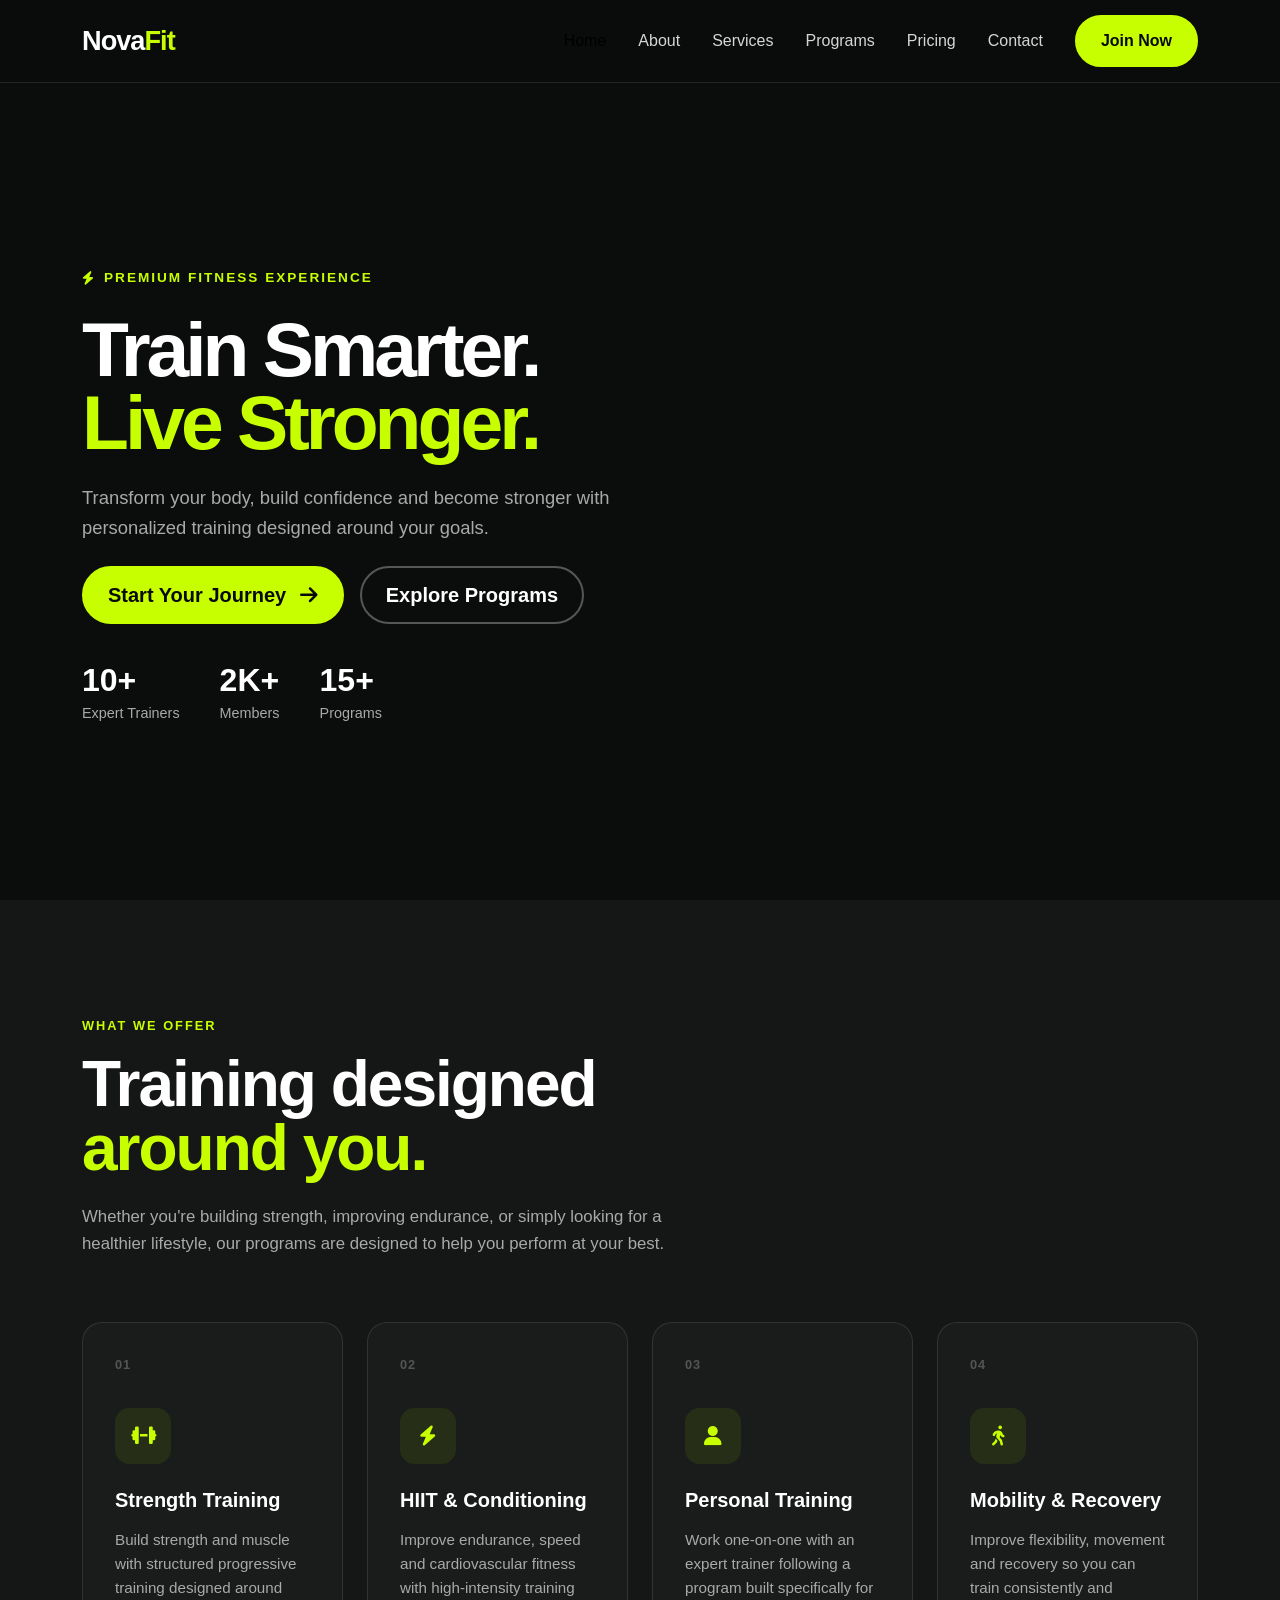
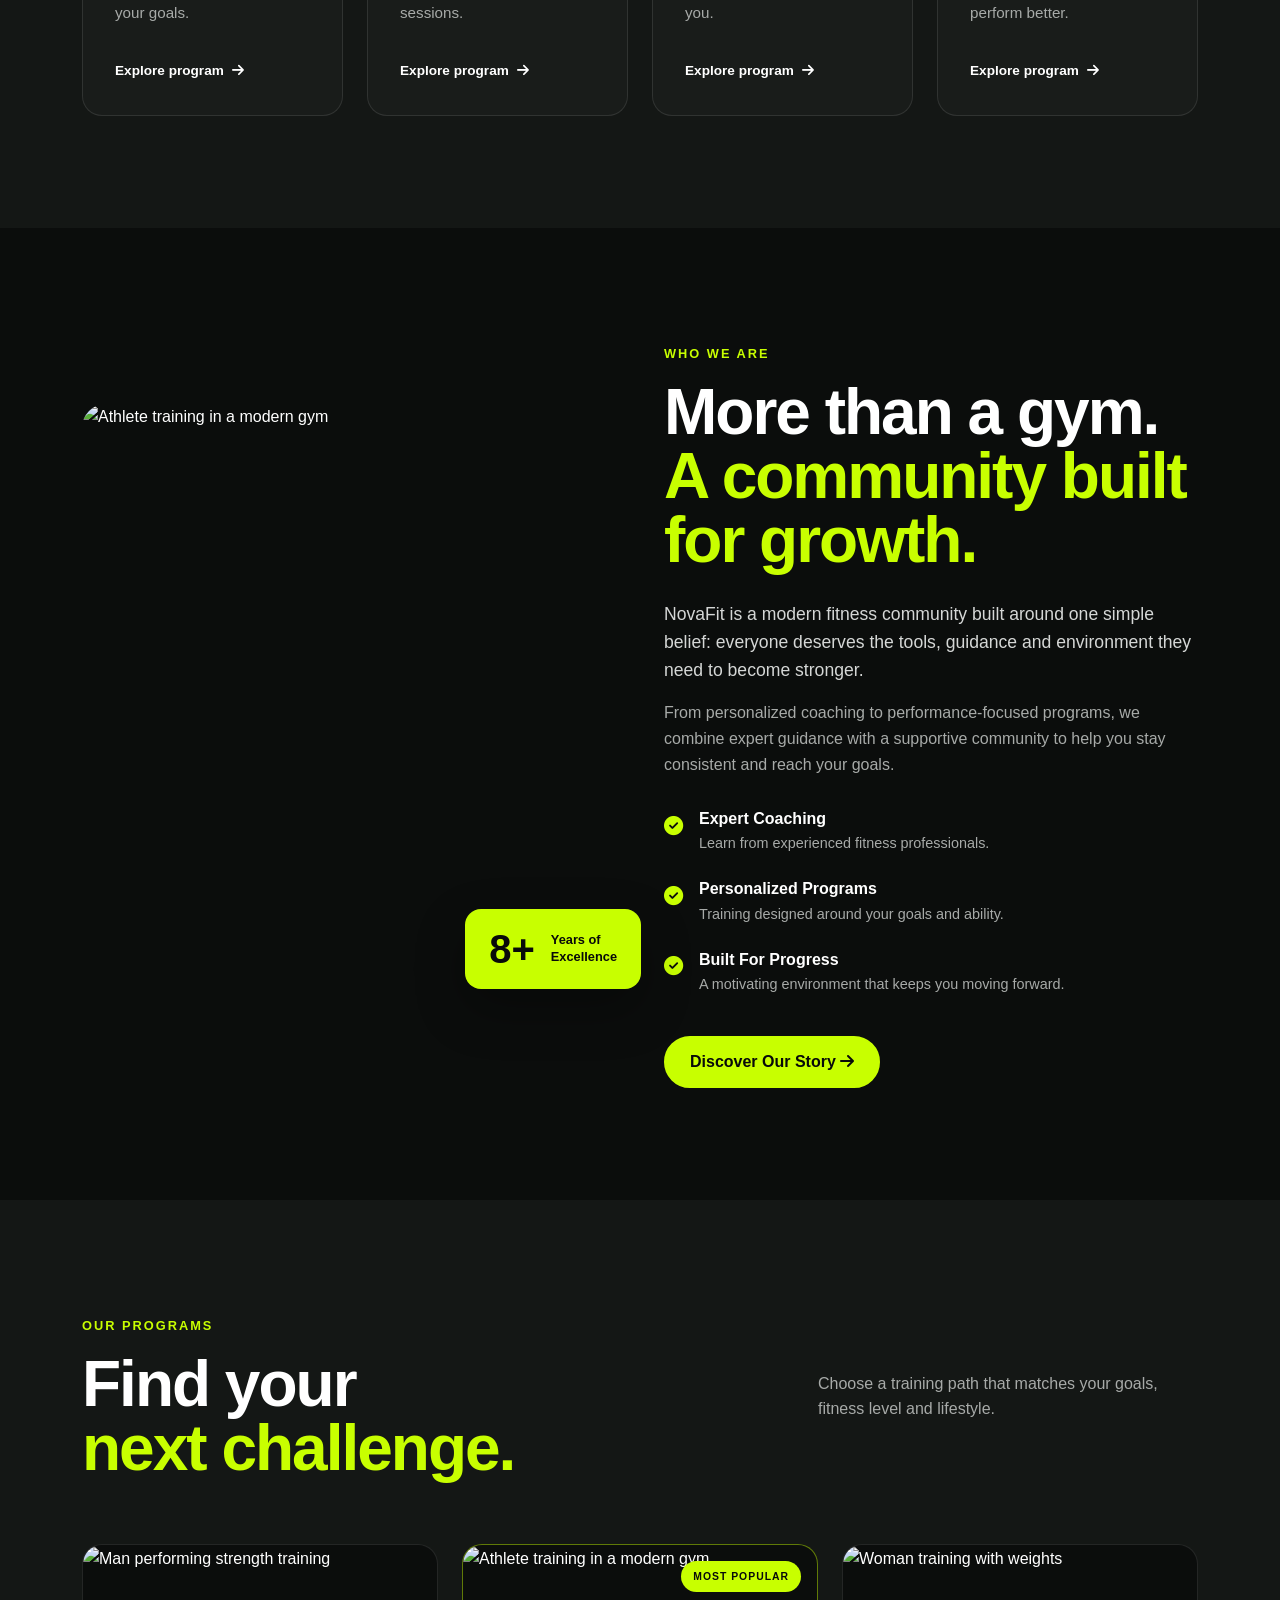
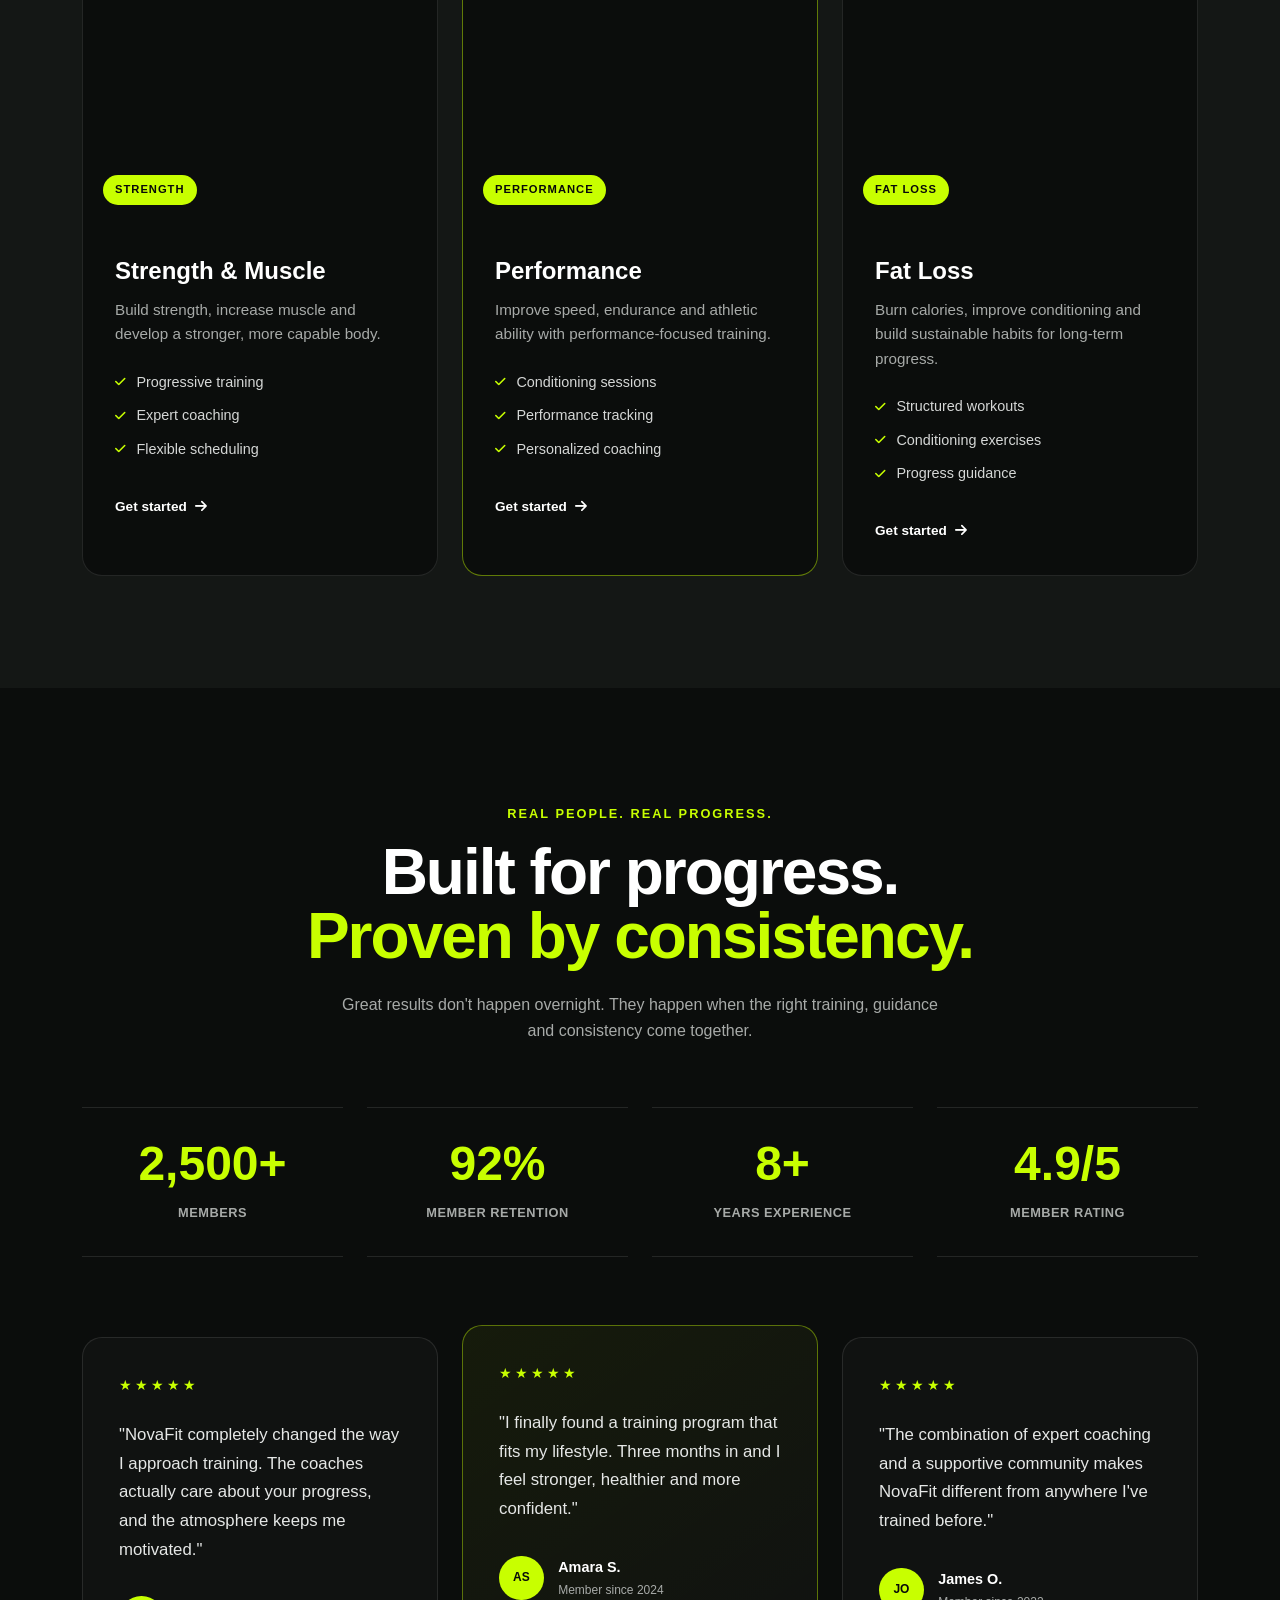
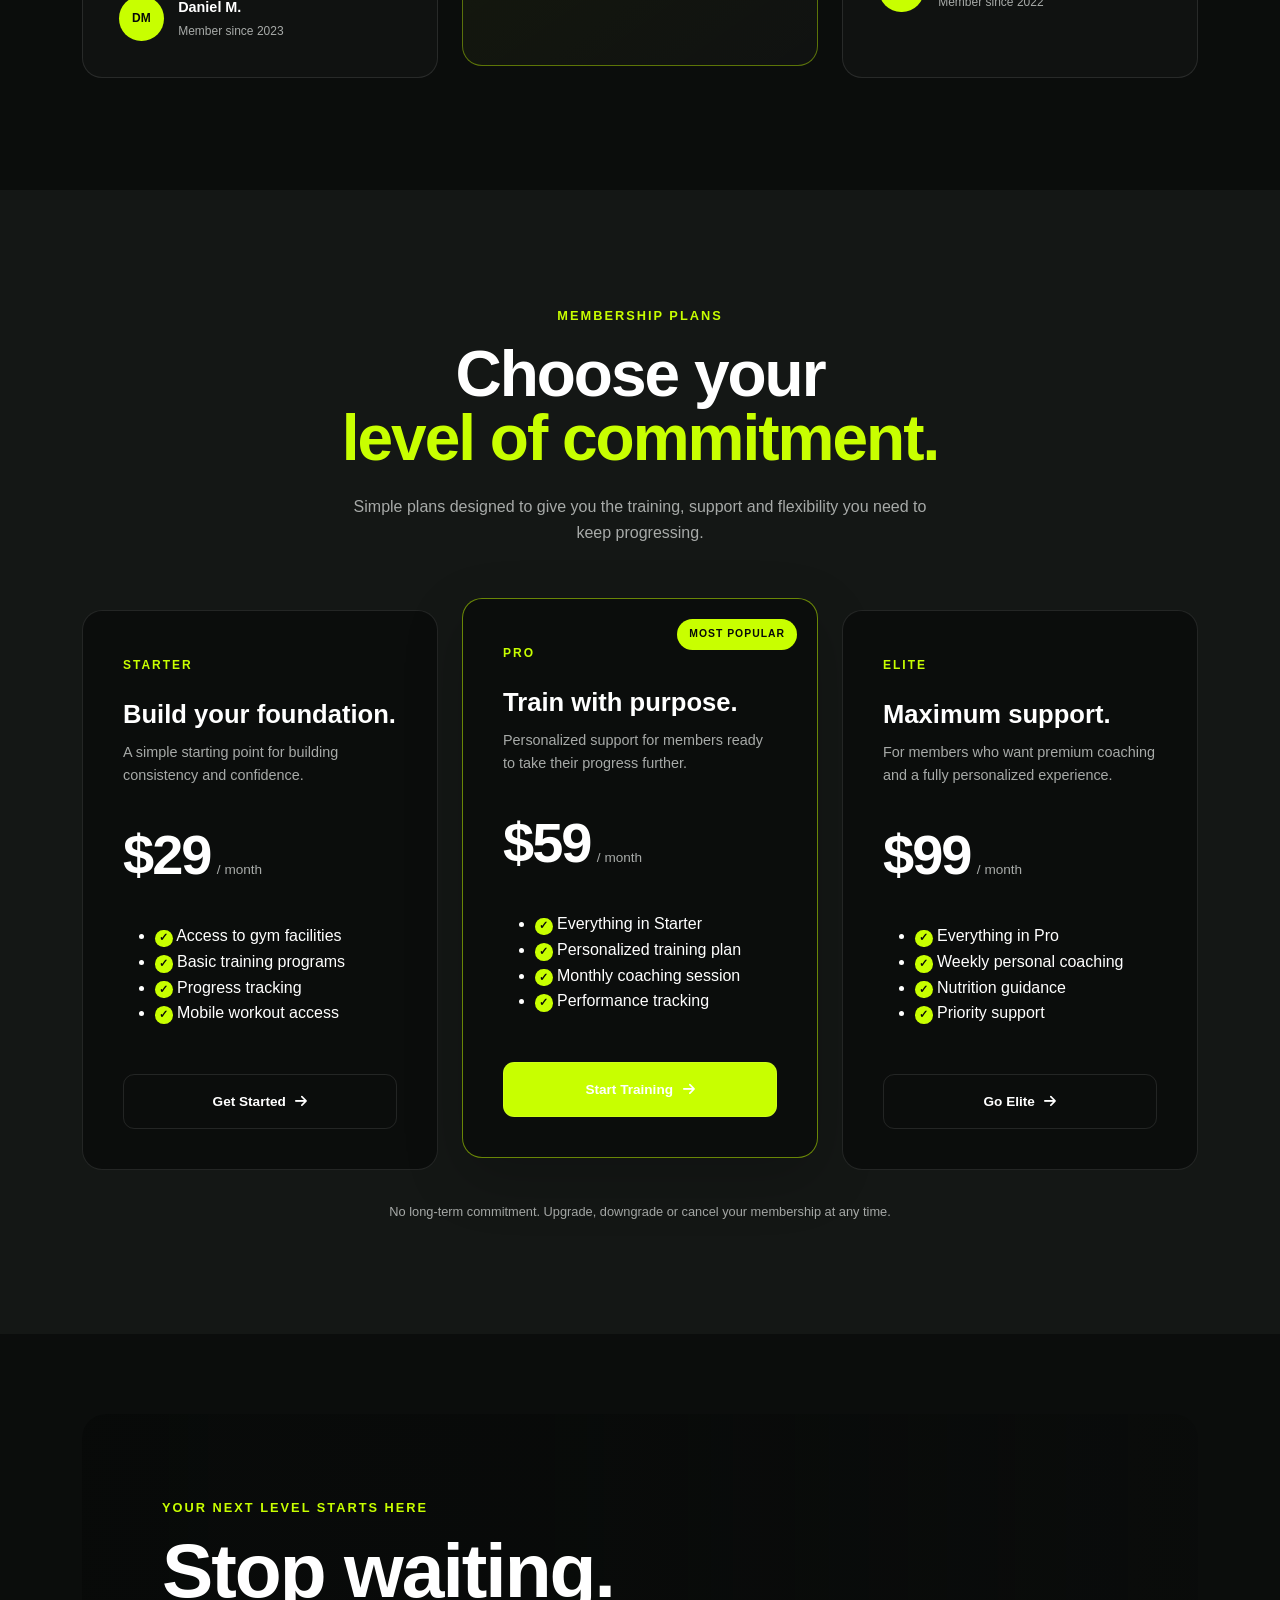
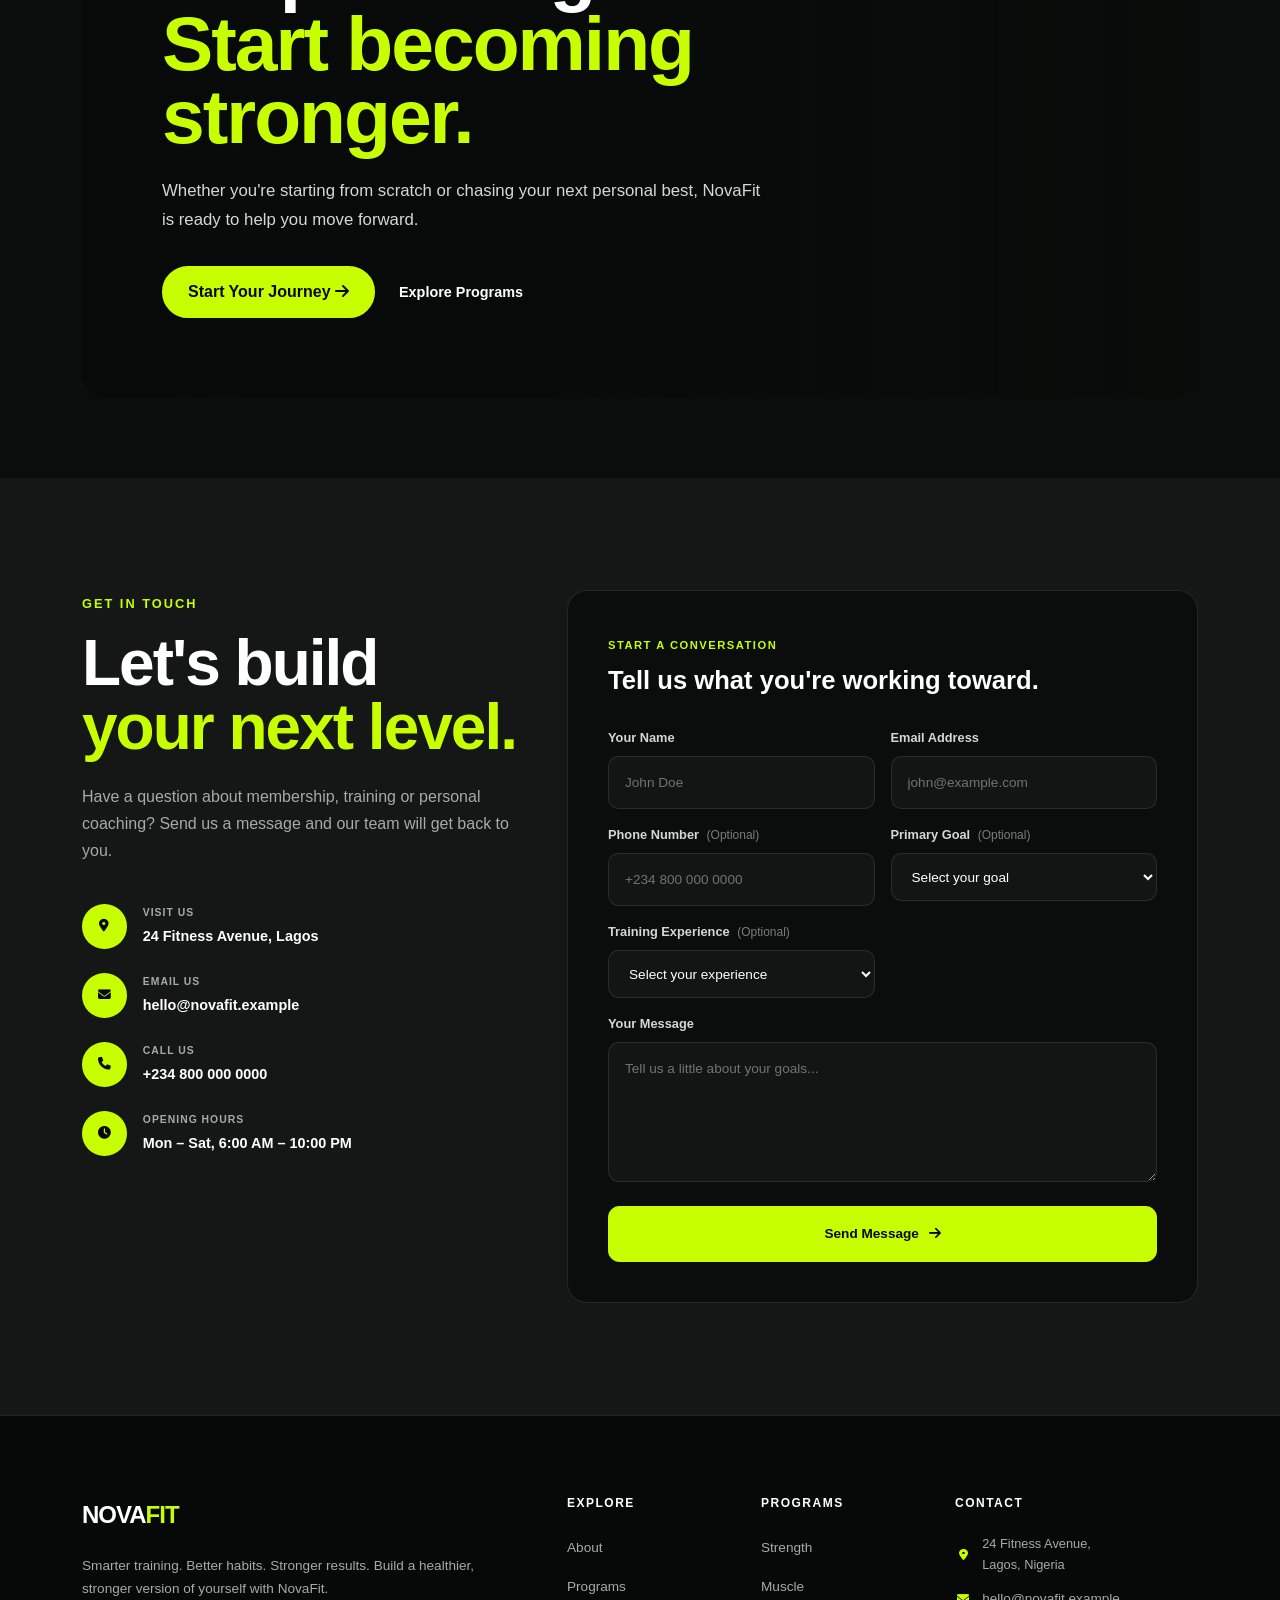
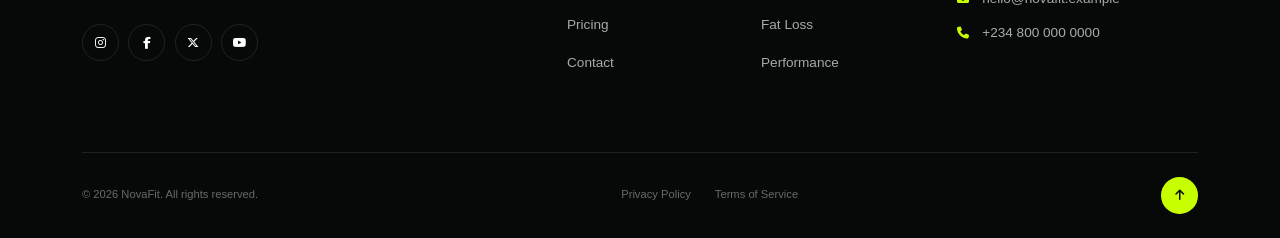
==== index.html @ 63233f36 "fix: clean up contact form submission" ====
<!DOCTYPE html>
<html lang="en">
<head>
    <meta charset="UTF-8">
    <meta name="viewport" content="width=device-width, initial-scale=1.0">

    <meta
        name="description"
        content="NovaFit — Premium fitness training, personalized programs and expert coaching."
    >

    <title>NovaFit | Train Smarter. Live Stronger.</title>

    <!-- Bootstrap -->
    <link
        href="https://cdn.jsdelivr.net/npm/bootstrap@5.3.3/dist/css/bootstrap.min.css"
        rel="stylesheet"
    >

    <!-- Font Awesome -->
    <link
        rel="stylesheet"
        href="https://cdnjs.cloudflare.com/ajax/libs/font-awesome/6.5.2/css/all.min.css"
    >

    <!-- Custom CSS -->
    <link rel="stylesheet" href="style.css">
    <link rel="icon" type="image/png" href="assets/favicon.png">
</head>

<body id="top">

    <!-- =========================
         NAVIGATION
    ========================== -->

    <nav class="navbar navbar-expand-lg fixed-top">
        <div class="container">

            <a class="navbar-brand" href="index.html">
                Nova<span>Fit</span>
            </a>

            <button
                class="navbar-toggler"
                type="button"
                data-bs-toggle="collapse"
                data-bs-target="#mainNav"
                aria-controls="mainNav"
                aria-expanded="false"
                aria-label="Toggle navigation"
            >
                <span class="navbar-toggler-icon"></span>
            </button>

            <div class="collapse navbar-collapse" id="mainNav">

                <ul class="navbar-nav ms-auto align-items-lg-center">

                    <li class="nav-item">
                        <a class="nav-link active" href="#top">
                            Home
                        </a>
                    </li>

                    <li class="nav-item">
                        <a class="nav-link" href="about.html">
                            About
                        </a>
                    </li>

                    <li class="nav-item">
                        <a class="nav-link" href="#services">
                            Services
                        </a>
                    </li>

                    <li class="nav-item">
                        <a class="nav-link" href="#programs">
                            Programs
                        </a>
                    </li>

                    <li class="nav-item">
                        <a class="nav-link" href="#pricing">
                            Pricing
                        </a>
                    </li>

                    <li class="nav-item">
                        <a class="nav-link" href="#contact">
                            Contact
                        </a>
                    </li>

                    <li class="nav-item ms-lg-3 mt-3 mt-lg-0">
                        <a class="btn btn-primary-custom" href="#contact-form">
                            Join Now
                        </a>
                    </li>

                </ul>

            </div>

        </div>
    </nav>


    <!-- =========================
         HERO SECTION
    ========================== -->

    <main>

        <section class="hero-section">

            <div class="container">

                <div class="row align-items-center">

                    <div class="col-lg-7">

                        <span class="hero-eyebrow">
                            <i class="fa-solid fa-bolt"></i>
                            PREMIUM FITNESS EXPERIENCE
                        </span>

                        <h1>
                            Train Smarter.
                            <span>Live Stronger.</span>
                        </h1>

                        <p class="hero-description">
                            Transform your body, build confidence and become
                            stronger with personalized training designed around
                            your goals.
                        </p>

                        <div class="hero-buttons">

                            <a
                                href="#contact-form"
                                class="btn btn-primary-custom btn-lg"
                            >
                                Start Your Journey
                                <i class="fa-solid fa-arrow-right"></i>
                            </a>

                            <a
                                href="#programs"
                                class="btn btn-outline-custom btn-lg"
                            >
                                Explore Programs
                            </a>

                        </div>

                        <div class="hero-stats">

                            <div class="stat">
                                <strong>10+</strong>
                                <span>Expert Trainers</span>
                            </div>

                            <div class="stat">
                                <strong>2K+</strong>
                                <span>Members</span>
                            </div>

                            <div class="stat">
                                <strong>15+</strong>
                                <span>Programs</span>
                            </div>

                        </div>

                    </div>

                </div>

            </div>

        </section>

        <!-- =========================
     SERVICES SECTION
========================== -->

<section id="services" class="services-section">

    <div class="container">

        <!-- Section Header -->
        <div class="services-header">

            <span class="section-eyebrow">
                WHAT WE OFFER
            </span>

            <h2>
                Training designed
                <span>around you.</span>
            </h2>

            <p>
                Whether you're building strength, improving endurance,
                or simply looking for a healthier lifestyle, our programs
                are designed to help you perform at your best.
            </p>

        </div>


        <!-- Services Grid -->
        <div class="row g-4">

            <!-- Service 1 -->
            <div class="col-md-6 col-lg-3">

                <article class="service-card">

                    <div class="service-number">
                        01
                    </div>

                    <div class="service-icon">
                        <i class="fa-solid fa-dumbbell"></i>
                    </div>

                    <h3>
                        Strength Training
                    </h3>

                    <p>
                        Build strength and muscle with structured
                        progressive training designed around your goals.
                    </p>

                    <a href="programs.html" class="service-link">
                        Explore program
                        <i class="fa-solid fa-arrow-right"></i>
                    </a>

                </article>

            </div>


            <!-- Service 2 -->
            <div class="col-md-6 col-lg-3">

                <article class="service-card">

                    <div class="service-number">
                        02
                    </div>

                    <div class="service-icon">
                        <i class="fa-solid fa-bolt"></i>
                    </div>

                    <h3>
                        HIIT & Conditioning
                    </h3>

                    <p>
                        Improve endurance, speed and cardiovascular
                        fitness with high-intensity training sessions.
                    </p>

                    <a href="programs.html" class="service-link">
                        Explore program
                        <i class="fa-solid fa-arrow-right"></i>
                    </a>

                </article>

            </div>


            <!-- Service 3 -->
            <div class="col-md-6 col-lg-3">

                <article class="service-card">

                    <div class="service-number">
                        03
                    </div>

                    <div class="service-icon">
                        <i class="fa-solid fa-user"></i>
                    </div>

                    <h3>
                        Personal Training
                    </h3>

                    <p>
                        Work one-on-one with an expert trainer following
                        a program built specifically for you.
                    </p>

                    <a href="programs.html" class="service-link">
                        Explore program
                        <i class="fa-solid fa-arrow-right"></i>
                    </a>

                </article>

            </div>


            <!-- Service 4 -->
            <div class="col-md-6 col-lg-3">

                <article class="service-card">

                    <div class="service-number">
                        04
                    </div>

                    <div class="service-icon">
                        <i class="fa-solid fa-person-walking"></i>
                    </div>

                    <h3>
                        Mobility & Recovery
                    </h3>

                    <p>
                        Improve flexibility, movement and recovery so
                        you can train consistently and perform better.
                    </p>

                    <a href="programs.html" class="service-link">
                        Explore program
                        <i class="fa-solid fa-arrow-right"></i>
                    </a>

                </article>

            </div>

        </div>

    </div>

</section>

<!-- =========================
     ABOUT SECTION
========================== -->

<section id="about" class="about-section">

    <div class="container">

        <div class="row align-items-center g-5">

            <!-- About Image -->
            <div class="col-lg-6">

                <div class="about-image-wrapper reveal">

                    <img
                        src="https://images.unsplash.com/photo-1534438327276-14e5300c3a48?auto=format&fit=crop&w=1200&q=85"
                        alt="Athlete training in a modern gym"
                        class="about-image"
                        loading="lazy"
                    >

                    <div class="experience-card">

                        <strong>8+</strong>

                        <span>
                            Years of<br>
                            Excellence
                        </span>

                    </div>

                </div>

            </div>


            <!-- About Content -->
            <div class="col-lg-6">

                <div class="about-content">

                    <span class="section-eyebrow">
                        WHO WE ARE
                    </span>

                    <h2>
                        More than a gym.
                        <span>A community built for growth.</span>
                    </h2>

                    <p class="about-intro">
                        NovaFit is a modern fitness community built around
                        one simple belief: everyone deserves the tools,
                        guidance and environment they need to become stronger.
                    </p>

                    <p>
                        From personalized coaching to performance-focused
                        programs, we combine expert guidance with a supportive
                        community to help you stay consistent and reach your
                        goals.
                    </p>


                    <!-- Benefits -->
                    <div class="about-benefits">

                        <div class="benefit-item">

                            <div class="benefit-icon">
                                <i class="fa-solid fa-circle-check"></i>
                            </div>

                            <div>
                                <h3>Expert Coaching</h3>
                                <p>
                                    Learn from experienced fitness
                                    professionals.
                                </p>
                            </div>

                        </div>


                        <div class="benefit-item">

                            <div class="benefit-icon">
                                <i class="fa-solid fa-circle-check"></i>
                            </div>

                            <div>
                                <h3>Personalized Programs</h3>
                                <p>
                                    Training designed around your goals
                                    and ability.
                                </p>
                            </div>

                        </div>


                        <div class="benefit-item">

                            <div class="benefit-icon">
                                <i class="fa-solid fa-circle-check"></i>
                            </div>

                            <div>
                                <h3>Built For Progress</h3>
                                <p>
                                    A motivating environment that keeps
                                    you moving forward.
                                </p>
                            </div>

                        </div>

                    </div>


                    <a
                        href="about.html"
                        class="btn btn-primary-custom"
                    >
                        Discover Our Story
                        <i class="fa-solid fa-arrow-right"></i>
                    </a>

                </div>

            </div>

        </div>

    </div>

</section>

<!-- =========================
     PROGRAMS SECTION
========================== -->

<section id="programs" class="programs-section">

    <div class="container">

        <!-- Section Header -->
        <div class="programs-header">

            <div>
                <span class="section-eyebrow">
                    OUR PROGRAMS
                </span>

                <h2>
                    Find your
                    <span>next challenge.</span>
                </h2>
            </div>

            <p>
                Choose a training path that matches your goals,
                fitness level and lifestyle.
            </p>

        </div>


        <!-- Programs Grid -->
        <div class="row g-4">

            <!-- Program 1 -->
            <div class="col-lg-4">

                <article class="program-card">

                    <div class="program-image reveal">

                        <img
                            src="https://images.unsplash.com/photo-1583454110551-21f2fa2afe61?auto=format&fit=crop&w=1000&q=85"
                            alt="Man performing strength training"
                            loading="lazy"
                        >

                        <span class="program-label">
                            STRENGTH
                        </span>

                    </div>

                    <div class="program-content">

                        <h3>
                            Strength & Muscle
                        </h3>

                        <p>
                            Build strength, increase muscle and develop
                            a stronger, more capable body.
                        </p>

                        <ul class="program-features">

                            <li>
                                <i class="fa-solid fa-check"></i>
                                Progressive training
                            </li>

                            <li>
                                <i class="fa-solid fa-check"></i>
                                Expert coaching
                            </li>

                            <li>
                                <i class="fa-solid fa-check"></i>
                                Flexible scheduling
                            </li>

                        </ul>

                        <a href="#contact-form" class="program-link">
                            Get started
                            <i class="fa-solid fa-arrow-right"></i>
                        </a>

                    </div>

                </article>

            </div>


            <!-- Program 2 -->
            <div class="col-lg-4">

                <article class="program-card featured-program">

                    <div class="popular-badge">
                        MOST POPULAR
                    </div>

                    <div class="program-image reveal">

                        <img
                            src="https://images.unsplash.com/photo-1534438327276-14e5300c3a48?auto=format&fit=crop&w=1000&q=85"
                            alt="Athlete training in a modern gym"
                            loading="lazy"
                        >

                        <span class="program-label">
                            PERFORMANCE
                        </span>

                    </div>

                    <div class="program-content">

                        <h3>
                            Performance
                        </h3>

                        <p>
                            Improve speed, endurance and athletic ability
                            with performance-focused training.
                        </p>

                        <ul class="program-features">

                            <li>
                                <i class="fa-solid fa-check"></i>
                                Conditioning sessions
                            </li>

                            <li>
                                <i class="fa-solid fa-check"></i>
                                Performance tracking
                            </li>

                            <li>
                                <i class="fa-solid fa-check"></i>
                                Personalized coaching
                            </li>

                        </ul>

                        <a href="#contact-form" class="program-link">
                            Get started
                            <i class="fa-solid fa-arrow-right"></i>
                        </a>

                    </div>

                </article>

            </div>


            <!-- Program 3 -->
            <div class="col-lg-4">

                <article class="program-card">

                    <div class="program-image reveal">

                        <img
                            src="https://images.unsplash.com/photo-1571019614242-c5c5dee9f50b?auto=format&fit=crop&w=1000&q=85"
                            alt="Woman training with weights"
                            loading="lazy"
                        >

                        <span class="program-label">
                            FAT LOSS
                        </span>

                    </div>

                    <div class="program-content">

                        <h3>
                            Fat Loss
                        </h3>

                        <p>
                            Burn calories, improve conditioning and build
                            sustainable habits for long-term progress.
                        </p>

                        <ul class="program-features">

                            <li>
                                <i class="fa-solid fa-check"></i>
                                Structured workouts
                            </li>

                            <li>
                                <i class="fa-solid fa-check"></i>
                                Conditioning exercises
                            </li>

                            <li>
                                <i class="fa-solid fa-check"></i>
                                Progress guidance
                            </li>

                        </ul>

                        <a href="#contact-form" class="program-link">
                            Get started
                            <i class="fa-solid fa-arrow-right"></i>
                        </a>

                    </div>

                </article>

            </div>

        </div>

    </div>

</section>

<!-- =========================
     RESULTS & TESTIMONIALS
========================== -->

<section class="results-section">

    <div class="container">

        <!-- Section Header -->
        <div class="results-header text-center">

            <span class="section-eyebrow">
                REAL PEOPLE. REAL PROGRESS.
            </span>

            <h2>
                Built for progress.
                <span>Proven by consistency.</span>
            </h2>

            <p>
                Great results don't happen overnight. They happen when
                the right training, guidance and consistency come together.
            </p>

        </div>


        <!-- Statistics -->
        <div class="row g-4 results-stats">

            <div class="col-6 col-lg-3">

                <div class="result-stat">

                    <strong>2,500+</strong>

                    <span>
                        Members
                    </span>

                </div>

            </div>


            <div class="col-6 col-lg-3">

                <div class="result-stat">

                    <strong>92%</strong>

                    <span>
                        Member Retention
                    </span>

                </div>

            </div>


            <div class="col-6 col-lg-3">

                <div class="result-stat">

                    <strong>8+</strong>

                    <span>
                        Years Experience
                    </span>

                </div>

            </div>


            <div class="col-6 col-lg-3">

                <div class="result-stat">

                    <strong>4.9/5</strong>

                    <span>
                        Member Rating
                    </span>

                </div>

            </div>

        </div>


        <!-- Testimonials -->
        <div class="row g-4 testimonials-row">

            <!-- Testimonial 1 -->
            <div class="col-lg-4">

                <article class="testimonial-card reveal">

                    <div class="testimonial-rating">
                        ★★★★★
                    </div>

                    <blockquote>
                        "NovaFit completely changed the way I approach
                        training. The coaches actually care about your
                        progress, and the atmosphere keeps me motivated."
                    </blockquote>

                    <div class="testimonial-author">

                        <div class="author-avatar">
                            DM
                        </div>

                        <div>
                            <strong>Daniel M.</strong>
                            <span>Member since 2023</span>
                        </div>

                    </div>

                </article>

            </div>


            <!-- Testimonial 2 -->
            <div class="col-lg-4">

                <article class="testimonial-card featured-testimonial reveal">

                    <div class="testimonial-rating">
                        ★★★★★
                    </div>

                    <blockquote>
                        "I finally found a training program that fits
                        my lifestyle. Three months in and I feel stronger,
                        healthier and more confident."
                    </blockquote>

                    <div class="testimonial-author">

                        <div class="author-avatar">
                            AS
                        </div>

                        <div>
                            <strong>Amara S.</strong>
                            <span>Member since 2024</span>
                        </div>

                    </div>

                </article>

            </div>


            <!-- Testimonial 3 -->
            <div class="col-lg-4">

                <article class="testimonial-card reveal">

                    <div class="testimonial-rating">
                        ★★★★★
                    </div>

                    <blockquote>
                        "The combination of expert coaching and a
                        supportive community makes NovaFit different
                        from anywhere I've trained before."
                    </blockquote>

                    <div class="testimonial-author">

                        <div class="author-avatar">
                            JO
                        </div>

                        <div>
                            <strong>James O.</strong>
                            <span>Member since 2022</span>
                        </div>

                    </div>

                </article>

            </div>

        </div>

    </div>

</section>

<!-- =========================
     PRICING SECTION
========================== -->

<section id="pricing" class="pricing-section">

    <div class="container">

        <!-- Pricing Header -->
        <div class="pricing-header text-center">

            <span class="section-eyebrow">
                MEMBERSHIP PLANS
            </span>

            <h2>
                Choose your
                <span>level of commitment.</span>
            </h2>

            <p>
                Simple plans designed to give you the training,
                support and flexibility you need to keep progressing.
            </p>

        </div>


        <!-- Pricing Cards -->
        <div class="row g-4 pricing-grid">

            <!-- Starter -->
            <div class="col-lg-4">

                <article class="pricing-card reveal">

                    <div class="pricing-card-header">

                        <span class="pricing-label">
                            STARTER
                        </span>

                        <h3>
                            Build your foundation.
                        </h3>

                        <p>
                            A simple starting point for building
                            consistency and confidence.
                        </p>

                    </div>


                    <div class="pricing-price">

                        <strong>$29</strong>

                        <span>
                            / month
                        </span>

                    </div>


                    <ul class="pricing-features">

                        <li>
                            <span class="feature-check"></span>
                            Access to gym facilities
                        </li>

                        <li>
                            <span class="feature-check"></span>
                            Basic training programs
                        </li>

                        <li>
                            <span class="feature-check"></span>
                            Progress tracking
                        </li>

                        <li>
                            <span class="feature-check"></span>
                            Mobile workout access
                        </li>

                    </ul>


                    <a
                        href="#contact-form"
                        class="pricing-button"
                    >
                        Get Started
                        <i class="fa-solid fa-arrow-right"></i>
                    </a>

                </article>

            </div>


            <!-- Pro -->
            <div class="col-lg-4">

                <article class="pricing-card featured-pricing reveal">

                    <div class="popular-pricing">
                        MOST POPULAR
                    </div>


                    <div class="pricing-card-header">

                        <span class="pricing-label">
                            PRO
                        </span>

                        <h3>
                            Train with purpose.
                        </h3>

                        <p>
                            Personalized support for members ready
                            to take their progress further.
                        </p>

                    </div>


                    <div class="pricing-price">

                        <strong>$59</strong>

                        <span>
                            / month
                        </span>

                    </div>


                    <ul class="pricing-features">

                        <li>
                            <span class="feature-check"></span>
                            Everything in Starter
                        </li>

                        <li>
                            <span class="feature-check"></span>
                            Personalized training plan
                        </li>

                        <li>
                            <span class="feature-check"></span>
                            Monthly coaching session
                        </li>

                        <li>
                            <span class="feature-check"></span>
                            Performance tracking
                        </li>

                    </ul>


                    <a
                        href="#contact-form"
                        class="pricing-button pricing-button-primary"
                    >
                        Start Training
                        <i class="fa-solid fa-arrow-right"></i>
                    </a>

                </article>

            </div>


            <!-- Elite -->
            <div class="col-lg-4">

                <article class="pricing-card reveal">

                    <div class="pricing-card-header">

                        <span class="pricing-label">
                            ELITE
                        </span>

                        <h3>
                            Maximum support.
                        </h3>

                        <p>
                            For members who want premium coaching
                            and a fully personalized experience.
                        </p>

                    </div>


                    <div class="pricing-price">

                        <strong>$99</strong>

                        <span>
                            / month
                        </span>

                    </div>


                    <ul class="pricing-features">

                        <li>
                            <span class="feature-check"></span>
                            Everything in Pro
                        </li>

                        <li>
                            <span class="feature-check"></span>
                            Weekly personal coaching
                        </li>

                        <li>
                            <span class="feature-check"></span>
                            <!-- <i class="fa-solid fa-check"></i> -->
                            Nutrition guidance
                        </li>

                        <li>
                            <span class="feature-check"></span>
                            Priority support
                        </li>

                    </ul>


                    <a
                        href="#contact-form"
                        class="pricing-button"
                    >
                        Go Elite
                        <i class="fa-solid fa-arrow-right"></i>
                    </a>

                </article>

            </div>

        </div>


        <!-- Pricing Note -->
        <p class="pricing-note">
            No long-term commitment. Upgrade, downgrade or cancel
            your membership at any time.
        </p>

    </div>

</section>

<!-- =========================
     FINAL CTA
========================== -->

<section class="final-cta-section">

    <div class="container">

        <div class="final-cta">

            <div class="final-cta-content">

                <span class="section-eyebrow">
                    YOUR NEXT LEVEL STARTS HERE
                </span>

                <h2>
                    Stop waiting.
                    <span>Start becoming stronger.</span>
                </h2>

                <p>
                    Whether you're starting from scratch or chasing
                    your next personal best, NovaFit is ready to help
                    you move forward.
                </p>

                <div class="final-cta-actions">

                    <a
                        href="#contact-form"
                        class="btn btn-primary-custom"
                    >
                        Start Your Journey
                        <i class="fa-solid fa-arrow-right"></i>
                    </a>

                    <a
                        href="#programs"
                        class="final-cta-secondary"
                    >
                        Explore Programs
                    </a>

                </div>

            </div>

        </div>

    </div>

</section>

<!-- =========================
     CONTACT SECTION
========================== -->

<section class="contact-section" id="contact">

    <div class="container">

        <div class="row g-5 align-items-start">

            <!-- Contact Information -->
            <div class="col-lg-5">

                <div class="contact-content">

                    <span class="section-eyebrow">
                        GET IN TOUCH
                    </span>

                    <h2>
                        Let's build
                        <span>your next level.</span>
                    </h2>

                    <p class="contact-intro">
                        Have a question about membership, training or
                        personal coaching? Send us a message and our
                        team will get back to you.
                    </p>


                    <!-- Contact Details -->
                    <div class="contact-details">

                        <div class="contact-item">

                            <div class="contact-icon">
                                <i class="fa-solid fa-location-dot"></i>
                            </div>

                            <div>
                                <span>VISIT US</span>
                                <strong>24 Fitness Avenue, Lagos</strong>
                            </div>

                        </div>


                        <div class="contact-item">

                            <div class="contact-icon">
                                <i class="fa-solid fa-envelope"></i>
                            </div>

                            <div>
                                <span>EMAIL US</span>
                                <strong>hello@novafit.example</strong>
                            </div>

                        </div>


                        <div class="contact-item">

                            <div class="contact-icon">
                                <i class="fa-solid fa-phone"></i>
                            </div>

                            <div>
                                <span>CALL US</span>
                                <strong>+234 800 000 0000</strong>
                            </div>

                        </div>


                        <div class="contact-item">

                            <div class="contact-icon">
                                <i class="fa-solid fa-clock"></i>
                            </div>

                            <div>
                                <span>OPENING HOURS</span>
                                <strong>Mon – Sat, 6:00 AM – 10:00 PM</strong>
                            </div>

                        </div>

                    </div>

                </div>

            </div>


            <!-- Contact Form -->
            <div class="col-lg-7">

                <div id="contact-form" class="contact-form-wrapper">

                    <div class="contact-form-header">

                        <span>
                            START A CONVERSATION
                        </span>

                        <h3>
                            Tell us what you're working toward.
                        </h3>

                    </div>


                    <form id="contact-form" class="contact-form"
                    action="https://formspree.io/f/moeapqlo"
                    method="POST">

                        <div class="row g-3">

                            <!-- Name -->
                            <div class="col-md-6">

                                <label for="name">
                                    Your Name
                                </label>

                                <input
                                    type="text"
                                    id="name"
                                    name="name"
                                    placeholder="John Doe"
                                    autocomplete="name"
                                    required
                                >

                            </div>


                            <!-- Email -->
                            <div class="col-md-6">

                                <label for="email">
                                    Email Address
                                </label>

                                <input
                                    type="email"
                                    id="email"
                                    name="email"
                                    placeholder="john@example.com"
                                    autocomplete="email"
                                    required
                                >

                            </div>


                            <!-- Phone -->
                            <div class="col-md-6">

                                <label for="phone">
                                    Phone Number <span class="optional-label">(Optional)</span>
                                </label>

                                <input
                                    type="tel"
                                    id="phone"
                                    name="phone"
                                    placeholder="+234 800 000 0000"
                                    autocomplete="tel"
                                >

                            </div>


                            <!-- Goal -->
                            <div class="col-md-6">

                                <label for="goal">
                                    Primary Goal <span class="optional-label"
                                    >(Optional)</span>
                                </label>

                                <select id="goal" name="goal">

                                    <option value="" selected disabled>
                                        Select your goal
                                    </option>

                                    <option value="strength">
                                        Build Strength
                                    </option>

                                    <option value="muscle">
                                        Build Muscle
                                    </option>

                                    <option value="fat-loss">
                                        Fat Loss
                                    </option>

                                    <option value="performance">
                                        Improve Performance
                                    </option>

                                    <option value="general">
                                        General Fitness
                                    </option>

                                </select>

                            </div>

                            <!--Training experience-->
                            <div class="col-md-6">

                                <label for="experience">
                                    Training Experience <span class="optional-label">(Optional)</span>
                                </label>

                                <select id="experience" name="experience">

                                    <option value="" selected disabled>
                                        Select your experience
                                    </option>

                                    <option value="beginner">
                                        Beginner
                                    </option>

                                    <option value="intermediate">
                                        Intermediate
                                    </option>

                                    <option value="advanced">
                                        Advanced
                                    </option>

                                </select>

                            </div>


                            <!-- Message -->
                            <div class="col-12">

                                <label for="message">
                                    Your Message
                                </label>

                                <textarea
                                    id="message"
                                    name="message"
                                    rows="5"
                                    placeholder="Tell us a little about your goals..."
                                    required
                                ></textarea>

                            </div>


                            <!-- Submit -->
                            <div class="col-12">

                                <button
                                    type="submit"
                                    class="contact-submit"
                                >
                                    Send Message
                                    <i class="fa-solid fa-arrow-right"></i>
                                </button>

                            </div>

                        </div>

                    </form>

                </div>

            </div>

        </div>

    </div>

</section>

    </main>

    <!-- =========================
     FOOTER
========================== -->

<footer class="site-footer">

    <div class="container">

        <div class="row g-5 footer-main">

            <!-- Brand -->
            <div class="col-lg-5">

                <div class="footer-brand">

                    <a href="index.html" class="footer-logo">
                        NOVA<span>FIT</span>
                    </a>

                    <p>
                        Smarter training. Better habits. Stronger
                        results. Build a healthier, stronger version
                        of yourself with NovaFit.
                    </p>

                    <div class="footer-socials">

                        <a href="javascript:void(0)" aria-label="Instagram">
                            <i class="fa-brands fa-instagram"></i>
                        </a>

                        <a href="javascript:void(0)" aria-label="Facebook">
                            <i class="fa-brands fa-facebook-f"></i>
                        </a>

                        <a href="javascript:void(0)" aria-label="X">
                            <i class="fa-brands fa-x-twitter"></i>
                        </a>

                        <a href="javascript:void(0)" aria-label="YouTube">
                            <i class="fa-brands fa-youtube"></i>
                        </a>

                    </div>

                </div>

            </div>


            <!-- Navigation -->
            <div class="col-6 col-lg-2">

                <div class="footer-column">

                    <h3>
                        Explore
                    </h3>

                    <ul>

                        <li>
                            <a href="#about">About</a>
                        </li>

                        <li>
                            <a href="#programs">Programs</a>
                        </li>

                        <li>
                            <a href="#pricing">Pricing</a>
                        </li>

                        <li>
                            <a href="#contact">Contact</a>
                        </li>

                    </ul>

                </div>

            </div>


            <!-- Programs -->
            <div class="col-6 col-lg-2">

                <div class="footer-column">

                    <h3>
                        Programs
                    </h3>

                    <ul>

                        <li>
                            <a href="#programs">Strength</a>
                        </li>

                        <li>
                            <a href="#programs">Muscle</a>
                        </li>

                        <li>
                            <a href="#programs">Fat Loss</a>
                        </li>

                        <li>
                            <a href="#programs">Performance</a>
                        </li>

                    </ul>

                </div>

            </div>


            <!-- Contact -->
            <div class="col-lg-3">

                <div class="footer-column">

                    <h3>
                        Contact
                    </h3>

                    <ul class="footer-contact-list">

                        <li>
                            <i class="fa-solid fa-location-dot"></i>
                            <span>
                                24 Fitness Avenue,<br>
                                Lagos, Nigeria
                            </span>
                        </li>

                        <li>
                            <i class="fa-solid fa-envelope"></i>
                            <a href="mailto:hello@novafit.example">
                                hello@novafit.example
                            </a>
                        </li>

                        <li>
                            <i class="fa-solid fa-phone"></i>
                            <a href="tel:+2348000000000">
                                +234 800 000 0000
                            </a>
                        </li>

                    </ul>

                </div>

            </div>

        </div>


        <!-- Footer Bottom -->
        <div class="footer-bottom">

            <p>
                © 2026 NovaFit. All rights reserved.
            </p>

            <div class="footer-bottom-links">

                <a href="privacy.html">
                    Privacy Policy
                </a>

                <a href="terms.html">
                    Terms of Service
                </a>

            </div>

            <a href="#top" class="back-to-top" aria-label="Back to top">
                <i class="fa-solid fa-arrow-up"></i>
            </a>

        </div>

    </div>

</footer>


    <!-- Bootstrap JavaScript -->
    <script
        src="https://cdn.jsdelivr.net/npm/bootstrap@5.3.3/dist/js/bootstrap.bundle.min.js"
    ></script>

    <!-- Custom JavaScript -->
    <script src="main.js"></script>

</body>
</html>
---- style.css ----
/* =========================================
   NOVAFIT - GLOBAL STYLES
========================================= */

:root {
    --primary-color: #c8ff00;
    --dark-color: #0b0d0c;
    --dark-secondary: #141715;
    --text-color: #ffffff;
    --muted-text: #a7aaa8;
    --border-color: rgba(255, 255, 255, 0.1);
}


/* =========================================
   RESET
========================================= */

* {
    margin: 0;
    padding: 0;
    box-sizing: border-box;
}

html {
    scroll-behavior: smooth;
}

body {
    font-family: Arial, Helvetica, sans-serif;
    background: var(--dark-color);
    color: var(--text-color);
    line-height: 1.6;
}


/* =========================================
   NAVIGATION
========================================= */

.navbar {
    padding: 0.9rem 0;
    background: rgba(11, 13, 12, 0.85);
    backdrop-filter: blur(12px);
    border-bottom: 1px solid var(--border-color);
}

.navbar-brand {
    color: #ffffff;
    font-size: 1.7rem;
    font-weight: 800;
    letter-spacing: -1px;
}

.navbar-brand span {
    color: var(--primary-color);
}

.navbar-brand:hover {
    color: #ffffff;
}

.nav-link {
    color: #d5d7d6;
    font-weight: 500;
    margin: 0 0.5rem;
    transition: color 0.3s ease;
}

.nav-link:hover,
.nav-link.active {
    color: var(--primary-color);
}

.nav-link:focus,
.nav-link:focus-visible {
    color: var(--primary-color);
}


/* =========================================
   BUTTONS
========================================= */

.btn-primary-custom {
    background: var(--primary-color);
    color: #080a09;
    border: 2px solid var(--primary-color);
    border-radius: 50px;
    padding: 0.75rem 1.5rem;
    font-weight: 700;
    transition: all 0.3s ease;
}

.btn-primary-custom:hover {
    background: transparent;
    color: var(--primary-color);
    border-color: var(--primary-color);
    transform: translateY(-2px);
}

.btn-outline-custom {
    color: #ffffff;
    border: 2px solid rgba(255, 255, 255, 0.3);
    border-radius: 50px;
    padding: 0.75rem 1.5rem;
    font-weight: 600;
    transition: all 0.3s ease;
}

.btn-outline-custom:hover {
    color: var(--primary-color);
    border-color: var(--primary-color);
}


/* =========================================
   HERO
========================================= */

.hero-section {
    min-height: 100vh;
    padding-top: 90px;

    background:
        linear-gradient(
            90deg,
            rgba(11, 13, 12, 0.98) 0%,
            rgba(11, 13, 12, 0.88) 45%,
            rgba(11, 13, 12, 0.45) 100%
        ),
        url("https://images.unsplash.com/photo-1581009146145-b5ef050c2e1e?auto=format&fit=crop&w=2000&q=85")
        center / cover no-repeat;

    display: flex;
    align-items: center;
}

.hero-eyebrow {
    display: inline-flex;
    align-items: center;
    gap: 0.5rem;

    color: var(--primary-color);
    font-size: 0.85rem;
    font-weight: 700;
    letter-spacing: 2px;

    margin-bottom: 1.5rem;
}

.hero-section h1 {
    max-width: 850px;

    font-size: clamp(3rem, 6vw, 5.5rem);
    line-height: 0.95;
    letter-spacing: -4px;
    font-weight: 900;
}

.hero-section h1 span {
    display: block;
    color: var(--primary-color);
}

.hero-description {
    max-width: 600px;
    margin: 1.5rem 0;

    color: var(--muted-text);
    font-size: 1.15rem;
}

.hero-buttons {
    display: flex;
    flex-wrap: wrap;
    gap: 1rem;
}

.hero-buttons i {
    margin-left: 0.5rem;
}


/* =========================================
   HERO STATS
========================================= */

.hero-stats {
    display: flex;
    flex-wrap: wrap;
    gap: 2.5rem;

    margin-top: 2.5rem;
}

.stat {
    display: flex;
    flex-direction: column;
}

.stat strong {
    color: #ffffff;
    font-size: 2rem;
    line-height: 1;
}

.stat span {
    color: var(--muted-text);
    font-size: 0.9rem;
    margin-top: 0.4rem;
}


/* =========================================
   MOBILE NAVBAR ICON
========================================= */

.navbar-toggler {
    border: 1px solid rgba(255, 255, 255, 0.25);
}

.navbar-toggler:focus {
    box-shadow: none;
}

.navbar-toggler-icon {
    filter: invert(1);
}


/* =========================================
   RESPONSIVE DESIGN
========================================= */

@media (max-width: 991px) {

    .navbar-collapse {
        padding-top: 1rem;
    }

    .nav-link {
        padding: 0.7rem 0;
    }

    .hero-section {
        background:
            linear-gradient(
                90deg,
                rgba(11, 13, 12, 0.95),
                rgba(11, 13, 12, 0.8)
            ),
            url("https://images.unsplash.com/photo-1581009146145-b5ef050c2e1e?auto=format&fit=crop&w=1200&q=80")
            center / cover no-repeat;
    }
}


@media (max-width: 576px) {

    .navbar {
        padding: 1rem 0;
    }

    .hero-section h1 {
        font-size: 3.2rem;
        letter-spacing: -2px;
    }

    .hero-description {
        font-size: 1rem;
    }

    .hero-buttons {
        flex-direction: column;
        align-items: stretch;
    }

    .hero-buttons .btn {
        width: 100%;
    }

    .hero-stats {
        gap: 1.5rem;
        margin-top: 3rem;
    }

    .stat strong {
        font-size: 1.6rem;
    }

    .services-section {
    padding: 5rem 0;
}

.services-header {
    margin-bottom: 3rem;
}

.services-header h2 {
    letter-spacing: -1px;
}

.service-card {
    padding: 1.5rem;
}
}

/* =========================================
   SERVICES SECTION
========================================= */

.services-section {
    padding: 7rem 0;
    background: var(--dark-secondary);
}


/* =========================================
   SERVICES HEADER
========================================= */

.services-header {
    max-width: 700px;
    margin-bottom: 4rem;
}

.section-eyebrow {
    display: inline-block;

    color: var(--primary-color);
    font-size: 0.8rem;
    font-weight: 700;
    letter-spacing: 2px;

    margin-bottom: 1rem;
}

.services-header h2 {
    font-size: clamp(2.5rem, 5vw, 4.5rem);
    line-height: 1;
    letter-spacing: -2px;
    font-weight: 800;

    margin-bottom: 1.5rem;
}

.services-header h2 span {
    color: var(--primary-color);
}

.services-header p {
    max-width: 600px;

    color: var(--muted-text);
    font-size: 1.05rem;
}


/* =========================================
   SERVICE CARD
========================================= */

.service-card {
    position: relative;

    height: 100%;
    padding: 2rem;

    background: rgba(255, 255, 255, 0.025);
    border: 1px solid var(--border-color);
    border-radius: 1.25rem;

    overflow: hidden;

    transition:
        transform 0.35s ease,
        border-color 0.35s ease,
        background 0.35s ease;
}

.service-card::before {
    content: "";

    position: absolute;
    top: 0;
    left: 0;

    width: 100%;
    height: 3px;

    background: var(--primary-color);

    transform: scaleX(0);
    transform-origin: left;

    transition: transform 0.35s ease;
}

.service-card:hover {
    transform: translateY(-8px);

    border-color: rgba(200, 255, 0, 0.4);

    background: rgba(255, 255, 255, 0.045);
}

.service-card:hover::before {
    transform: scaleX(1);
}


/* =========================================
   SERVICE NUMBER
========================================= */

.service-number {
    color: rgba(255, 255, 255, 0.25);

    font-size: 0.8rem;
    font-weight: 700;

    letter-spacing: 1px;

    margin-bottom: 2rem;
}


/* =========================================
   SERVICE ICON
========================================= */

.service-icon {
    width: 3.5rem;
    height: 3.5rem;

    display: flex;
    align-items: center;
    justify-content: center;

    margin-bottom: 1.5rem;

    color: var(--primary-color);

    background: rgba(200, 255, 0, 0.08);

    border-radius: 0.9rem;

    font-size: 1.25rem;
}


/* =========================================
   SERVICE CONTENT
========================================= */

.service-card h3 {
    font-size: 1.25rem;
    font-weight: 700;

    margin-bottom: 1rem;
}

.service-card p {
    color: var(--muted-text);

    font-size: 0.95rem;

    margin-bottom: 2rem;
}


/* =========================================
   SERVICE LINK
========================================= */

.service-link {
    display: inline-flex;
    align-items: center;
    gap: 0.5rem;

    color: #ffffff;

    font-size: 0.85rem;
    font-weight: 700;

    text-decoration: none;

    transition:
        color 0.3s ease,
        gap 0.3s ease;
}

.service-link:hover {
    color: var(--primary-color);
    gap: 0.8rem;
}

/* =========================================
   ABOUT SECTION
========================================= */

.about-section {
    padding: 7rem 0;
    background: var(--dark-color);
}


/* =========================================
   ABOUT IMAGE
========================================= */

.about-image-wrapper {
    position: relative;
    max-width: 600px;
}

.about-image {
    display: block;

    width: 100%;
    height: 620px;

    object-fit: cover;

    border-radius: 1.5rem;
}


/* =========================================
   EXPERIENCE CARD
========================================= */

.experience-card {
    position: absolute;

    right: -25px;
    bottom: 35px;

    display: flex;
    align-items: center;
    gap: 1rem;

    padding: 1.25rem 1.5rem;

    background: var(--primary-color);
    color: #080a09;

    border-radius: 1rem;

    box-shadow: 0 20px 50px rgba(0, 0, 0, 0.3);
}

.experience-card strong {
    font-size: 2.5rem;
    line-height: 1;
    font-weight: 900;
}

.experience-card span {
    font-size: 0.8rem;
    font-weight: 700;
    line-height: 1.3;
}


/* =========================================
   ABOUT CONTENT
========================================= */

.about-content {
    max-width: 600px;
}

.about-content h2 {
    font-size: clamp(2.5rem, 5vw, 4.5rem);
    line-height: 1;
    letter-spacing: -2px;
    font-weight: 800;

    margin-bottom: 1.75rem;
}

.about-content h2 span {
    display: block;
    color: var(--primary-color);
}

.about-content p {
    color: var(--muted-text);
    font-size: 1rem;
}

.about-intro {
    font-size: 1.1rem !important;
    color: #d5d7d6 !important;
    margin-bottom: 1rem;
}


/* =========================================
   BENEFITS
========================================= */

.about-benefits {
    margin: 2rem 0 2.5rem;
}

.benefit-item {
    display: flex;
    align-items: flex-start;
    gap: 1rem;

    margin-bottom: 1.5rem;
}

.benefit-icon {
    flex-shrink: 0;

    color: var(--primary-color);

    font-size: 1.2rem;

    margin-top: 0.15rem;
}

.benefit-item h3 {
    font-size: 1rem;
    font-weight: 700;

    margin-bottom: 0.25rem;
}

.benefit-item p {
    margin: 0;
    font-size: 0.9rem;
}


@media (max-width: 991px) {

    /* ABOUT RESPONSIVE */
    .about-image-wrapper {
        max-width: 700px;
        margin: 0 auto;
    }

    .about-content {
        max-width: 700px;
    }

    .experience-card {
        right: 20px;
    }

    /* PROGRAMS RESPONSIVE */
    .programs-header {
    align-items: flex-start;
    flex-direction: column;
    gap: 1.5rem;
}

.programs-header > p {
    max-width: 600px;
    margin-left: auto;
    margin-right: auto;
}
}


@media (max-width: 576px) {
    /* ABOUT RESPONSIVE */
    .about-section {
        padding: 5rem 0;
    }

    .about-image {
        height: 450px;
    }

    .experience-card {
        right: 15px;
        bottom: 20px;

        padding: 1rem 1.2rem;
    }

    .experience-card strong {
        font-size: 2rem;
    }

    .about-content h2 {
        letter-spacing: -1px;
    }

    .about-intro {
        font-size: 1rem !important;
    }

    /* PROGRAMS RESPONSIVE */
    .programs-section {
    padding: 5rem 0;
}

.programs-header {
    margin-bottom: 3rem;
    align-items: center;
    text-align: center;
}

.programs-header h2 {
    letter-spacing: -1px;
}

.program-image {
    height: 240px;
}

.program-content {
    padding: 1.5rem;
}

    /*TESTINONIAL RESPONSIVE*/
.results-section {
    padding: 5rem 0;
}

.results-header {
    margin-bottom: 3rem;
}

.results-header h2 {
    letter-spacing: -1px;
}

.results-stats {
    margin-bottom: 3.5rem;
}

.result-stat {
    padding: 1.5rem 0.5rem;
}

.testimonial-card {
    padding: 1.5rem;
}

/* PRICING RESPONSIVE */

.pricing-section {
    padding: 5rem 0;
}

.pricing-header {
    margin-bottom: 3rem;
}

.pricing-header h2 {
    letter-spacing: -1px;
}

.pricing-card {
    min-height: auto;
    padding: 2rem 1.5rem;
}

.pricing-price {
    margin: 2rem 0;
}

.pricing-price strong {
    font-size: 3rem;
}

.popular-pricing {
    top: 1rem;
    right: 1rem;
}

/* FINAL CTA RESPONSIVE */

.final-cta-section {
    padding: 3rem 0;
}

.final-cta {
    min-height: 550px;

    padding: 3rem 1.5rem;

    align-items: flex-end;

    background:
        linear-gradient(
            0deg,
            rgba(8, 10, 9, 0.98) 10%,
            rgba(8, 10, 9, 0.75) 65%,
            rgba(8, 10, 9, 0.35) 100%
        ),
        url("https://images.unsplash.com/photo-1534438327276-14e5300c3a48?auto=format&fit=crop&w=1000&q=85")
        center / cover no-repeat;
}

.final-cta h2 {
    letter-spacing: -1px;
}

.final-cta p {
    font-size: 0.95rem;
}

.final-cta-actions {
    flex-direction: column;
    align-items: flex-start;
    gap: 1.25rem;
}

/* CONTACT RESPONSIVE */

.contact-section {
    padding: 5rem 0;
}

.contact-content {
    max-width: 100%;
}

.contact-content h2 {
    letter-spacing: -1px;
}

.contact-form-wrapper {
    padding: 1.5rem;
}

.contact-form-header h3 {
    font-size: 1.35rem;
}

/* FOOTER RESPONSIVE */

.site-footer {
    padding: 4rem 0 1.25rem;
}

.footer-main {
    padding-bottom: 3rem;
}

.footer-brand p {
    max-width: 100%;
}

.footer-bottom {
    flex-direction: column;
    align-items: flex-start;
}

.footer-bottom-links {
    flex-wrap: wrap;
    gap: 1rem;
}

.back-to-top {
    align-self: flex-end;
}

}

/* =========================================
   PROGRAMS SECTION
========================================= */

.programs-section {
    padding: 7rem 0;
    background: var(--dark-secondary);
}


/* =========================================
   PROGRAMS HEADER
========================================= */

.programs-header {
    display: flex;
    justify-content: space-between;
    align-items: center;
    gap: 3rem;

    margin-bottom: 4rem;
}

.programs-header h2 {
    font-size: clamp(2.5rem, 5vw, 4.5rem);
    line-height: 1;
    letter-spacing: -2px;
    font-weight: 800;

    margin: 0;
}

.programs-header h2 span {
    display: block;
    color: var(--primary-color);
}

.programs-header > p {
    max-width: 380px;

    margin: 0;

    color: var(--muted-text);
}


/* =========================================
   PROGRAM CARD
========================================= */

.program-card {
    position: relative;

    height: 100%;

    background: var(--dark-color);

    border: 1px solid var(--border-color);
    border-radius: 1.25rem;

    overflow: hidden;

    transition:
        transform 0.35s ease,
        border-color 0.35s ease;
}

.program-card:hover {
    transform: translateY(-8px);
    border-color: rgba(200, 255, 0, 0.35);
}


/* =========================================
   PROGRAM IMAGE
========================================= */

.program-image {
    position: relative;

    height: 280px;

    overflow: hidden;
}

.program-image img {
    width: 100%;
    height: 100%;

    object-fit: cover;

    transition: transform 0.5s ease;
}

.program-card:hover .program-image img {
    transform: scale(1.05);
}

.program-image::after {
    content: "";

    position: absolute;
    inset: 0;

    background: linear-gradient(
        to top,
        rgba(11, 13, 12, 0.75),
        transparent 60%
    );
}


/* =========================================
   PROGRAM LABEL
========================================= */

.program-label {
    position: absolute;

    left: 1.25rem;
    bottom: 1.25rem;

    z-index: 2;

    padding: 0.4rem 0.75rem;

    background: var(--primary-color);
    color: #080a09;

    border-radius: 50px;

    font-size: 0.7rem;
    font-weight: 800;
    letter-spacing: 1px;
}


/* =========================================
   PROGRAM CONTENT
========================================= */

.program-content {
    padding: 2rem;
}

.program-content h3 {
    font-size: 1.5rem;
    font-weight: 800;

    margin-bottom: 0.75rem;
}

.program-content > p {
    color: var(--muted-text);

    font-size: 0.95rem;

    margin-bottom: 1.5rem;
}


/* =========================================
   PROGRAM FEATURES
========================================= */

.program-features {
    list-style: none;

    padding: 0;
    margin: 0 0 2rem;
}

.program-features li {
    display: flex;
    align-items: center;
    gap: 0.65rem;

    color: #d5d7d6;

    font-size: 0.9rem;

    margin-bottom: 0.65rem;
}

.program-features i {
    color: var(--primary-color);
    font-size: 0.75rem;
}


/* =========================================
   PROGRAM LINK
========================================= */

.program-link {
    display: inline-flex;
    align-items: center;
    gap: 0.5rem;

    color: #ffffff;

    font-size: 0.85rem;
    font-weight: 700;

    text-decoration: none;

    transition:
        color 0.3s ease,
        gap 0.3s ease;
}

.program-link:hover {
    color: var(--primary-color);
    gap: 0.8rem;
}


/* =========================================
   FEATURED PROGRAM
========================================= */

.featured-program {
    border-color: rgba(200, 255, 0, 0.45);
}

.popular-badge {
    position: absolute;

    top: 1rem;
    right: 1rem;

    z-index: 5;

    padding: 0.45rem 0.75rem;

    background: var(--primary-color);
    color: #080a09;

    border-radius: 50px;

    font-size: 0.65rem;
    font-weight: 800;
    letter-spacing: 1px;
}

/* =========================================
   RESULTS & TESTIMONIALS SECTION
========================================= */

.results-section {
    padding: 7rem 0;
    background: var(--dark-color);
}


/* =========================================
   RESULTS HEADER
========================================= */

.results-header {
    max-width: 750px;
    margin: 0 auto 4rem;
}

.results-header h2 {
    font-size: clamp(2.5rem, 5vw, 4.5rem);
    line-height: 1;
    letter-spacing: -2px;
    font-weight: 800;

    margin-bottom: 1.5rem;
}

.results-header h2 span {
    display: block;
    color: var(--primary-color);
}

.results-header p {
    max-width: 620px;
    margin: 0 auto;

    color: var(--muted-text);
}


/* =========================================
   STATISTICS
========================================= */

.results-stats {
    margin-bottom: 5rem;
}

.result-stat {
    text-align: center;

    padding: 2rem 1rem;

    border-top: 1px solid var(--border-color);
    border-bottom: 1px solid var(--border-color);
}

.result-stat strong {
    display: block;

    color: var(--primary-color);

    font-size: clamp(2rem, 4vw, 3rem);
    font-weight: 900;
    line-height: 1;

    margin-bottom: 0.65rem;
}

.result-stat span {
    color: var(--muted-text);

    font-size: 0.8rem;
    font-weight: 700;
    letter-spacing: 0.5px;
    text-transform: uppercase;
}


/* =========================================
   TESTIMONIAL CARD
========================================= */

.testimonial-card {
    height: 100%;

    padding: 2.25rem;

    background: rgba(255, 255, 255, 0.025);

    border: 1px solid var(--border-color);
    border-radius: 1.25rem;

    transition:
        transform 0.35s ease,
        border-color 0.35s ease,
        background 0.35s ease;
}

.testimonial-card:hover {
    transform: translateY(-6px);

    border-color: rgba(200, 255, 0, 0.35);

    background: rgba(255, 255, 255, 0.045);
}


/* =========================================
   TESTIMONIAL RATING
========================================= */

.testimonial-rating {
    color: var(--primary-color);

    font-size: 0.9rem;
    letter-spacing: 3px;

    margin-bottom: 1.5rem;
}


/* =========================================
   TESTIMONIAL QUOTE
========================================= */

.testimonial-card blockquote {
    margin: 0 0 2rem;

    color: #e5e7e6;

    font-size: 1.05rem;
    line-height: 1.7;
}


/* =========================================
   TESTIMONIAL AUTHOR
========================================= */

.testimonial-author {
    display: flex;
    align-items: center;
    gap: 0.9rem;

    margin-top: auto;
}

.author-avatar {
    width: 2.8rem;
    height: 2.8rem;

    display: flex;
    align-items: center;
    justify-content: center;

    flex-shrink: 0;

    background: var(--primary-color);
    color: #080a09;

    border-radius: 50%;

    font-size: 0.75rem;
    font-weight: 900;
}

.testimonial-author strong {
    display: block;

    color: #ffffff;

    font-size: 0.9rem;

    margin-bottom: 0.15rem;
}

.testimonial-author span {
    display: block;

    color: var(--muted-text);

    font-size: 0.75rem;
}


/* =========================================
   FEATURED TESTIMONIAL
========================================= */

.featured-testimonial {
    border-color: rgba(200, 255, 0, 0.4);

    background:
        linear-gradient(
            145deg,
            rgba(200, 255, 0, 0.06),
            rgba(255, 255, 255, 0.025)
        );

         transform: translateY(-12px);
}

/* =========================================
   PRICING SECTION
========================================= */

.pricing-section {
    padding: 7rem 0;
    background: var(--dark-secondary);
}


/* =========================================
   PRICING HEADER
========================================= */

.pricing-header {
    max-width: 700px;
    margin: 0 auto 4rem;
}

.pricing-header h2 {
    font-size: clamp(2.5rem, 5vw, 4.5rem);
    line-height: 1;
    letter-spacing: -2px;
    font-weight: 800;

    margin-bottom: 1.5rem;
}

.pricing-header h2 span {
    display: block;
    color: var(--primary-color);
}

.pricing-header p {
    max-width: 600px;

    margin: 0 auto;

    color: var(--muted-text);
}


/* =========================================
   PRICING CARD
========================================= */

.pricing-card {
    position: relative;

    display: flex;
    flex-direction: column;

    height: 100%;
    min-height: 560px;

    padding: 2.5rem;

    background: var(--dark-color);

    border: 1px solid var(--border-color);
    border-radius: 1.25rem;

    overflow: hidden;

    transition:
        transform 0.35s ease,
        border-color 0.35s ease;
}

.pricing-card:hover {
    transform: translateY(-8px);

    border-color: rgba(200, 255, 0, 0.35);
}


/* =========================================
   PRICING CARD HEADER
========================================= */

.pricing-label {
    display: inline-block;

    color: var(--primary-color);

    font-size: 0.75rem;
    font-weight: 800;
    letter-spacing: 2px;

    margin-bottom: 1.5rem;
}

.pricing-card-header h3 {
    font-size: 1.6rem;
    font-weight: 800;

    margin-bottom: 0.75rem;
}

.pricing-card-header p {
    color: var(--muted-text);

    font-size: 0.9rem;
    line-height: 1.6;

    margin: 0;
}


/* =========================================
   PRICING PRICE
========================================= */

.pricing-price {
    display: flex;
    align-items: baseline;
    gap: 0.4rem;

    margin: 2.5rem 0;
}

.pricing-price strong {
    font-size: 3.5rem;
    line-height: 1;

    font-weight: 900;
    letter-spacing: -2px;
}

.pricing-price span {
    color: var(--muted-text);

    font-size: 0.85rem;
}


/* =========================================
   FEATURED PRICING
========================================= */

.featured-pricing {
    border-color: rgba(200, 255, 0, 0.5);

    box-shadow:
        0 20px 60px rgba(0, 0, 0, 0.2);

    /* Keep the featured Pro card slightly raised */
    transform: translateY(-12px);
}

.pricing-button-primary {
    color: #080a09;
    background: var(--primary-color);
    border-color: var(--primary-color);
}

.pricing-button-primary:hover {
    background: transparent;
    color: #ffffff;
    border-color: var(--primary-color);
}


/* =========================================
   PRICING BUTTON
========================================= */

.pricing-button {
    display: flex;
    align-items: center;
    justify-content: center;
    gap: 0.6rem;

    width: 100%;

    margin-top: auto;
    padding: 0.95rem 1.25rem;

    color: #ffffff;

    border: 1px solid var(--border-color);
    border-radius: 0.7rem;

    font-size: 0.85rem;
    font-weight: 800;

    text-decoration: none;

    transition:
        background 0.3s ease,
        color 0.3s ease,
        border-color 0.3s ease;
}

.pricing-button:hover {
    color: #080a09;

    background: var(--primary-color);

    border-color: var(--primary-color);
}


/* =========================================
   POPULAR BADGE
========================================= */

.popular-pricing {
    position: absolute;

    top: 1.25rem;
    right: 1.25rem;

    padding: 0.45rem 0.75rem;

    color: #080a09;
    background: var(--primary-color);

    border-radius: 50px;

    font-size: 0.65rem;
    font-weight: 900;
    letter-spacing: 1px;
}


/* =========================================
   PRICING NOTE
========================================= */

.pricing-note {
    margin: 2rem auto 0;

    color: var(--muted-text);

    text-align: center;

    font-size: 0.8rem;
}

.feature-check {
    flex-shrink: 0;

    display: inline-flex;
    align-items: center;
    justify-content: center;

    width: 1.1rem;
    height: 1.1rem;

    color: #080a09;
    background: var(--primary-color);

    border-radius: 50%;

    font-size: 0.7rem;
    font-weight: 900;
}

.feature-check::before {
    content: "✓"
}

/* =========================================
   FINAL CTA
========================================= */

.final-cta-section {
    padding: 5rem 0;
    background: var(--dark-color);
}

.final-cta {
    position: relative;

    min-height: 500px;

    display: flex;
    align-items: center;

    padding: 5rem;

    border-radius: 1.5rem;

    overflow: hidden;

    background:
        linear-gradient(
            90deg,
            rgba(8, 10, 9, 0.98) 0%,
            rgba(8, 10, 9, 0.88) 45%,
            rgba(8, 10, 9, 0.45) 100%
        ),
        url("https://images.unsplash.com/photo-1534438327276-14e5300c3a48?auto=format&fit=crop&w=1800&q=85")
        center / cover no-repeat;
}


/* =========================================
   CTA CONTENT
========================================= */

.final-cta-content {
    position: relative;
    z-index: 2;

    max-width: 700px;
}

.final-cta h2 {
    font-size: clamp(2.8rem, 6vw, 5rem);
    line-height: 0.95;
    letter-spacing: -2px;
    font-weight: 900;

    margin-bottom: 1.5rem;
}

.final-cta h2 span {
    display: block;
    color: var(--primary-color);
}

.final-cta p {
    max-width: 600px;

    color: #d5d7d6;

    font-size: 1.05rem;
    line-height: 1.7;

    margin-bottom: 2rem;
}


/* =========================================
   CTA ACTIONS
========================================= */

.final-cta-actions {
    display: flex;
    align-items: center;
    gap: 1.5rem;
}

.final-cta-secondary {
    color: #ffffff;

    font-size: 0.9rem;
    font-weight: 700;

    text-decoration: none;

    transition: color 0.3s ease;
}

.final-cta-secondary:hover {
    color: var(--primary-color);
}

/* =========================================
   CONTACT SECTION
========================================= */

.contact-section {
    padding: 7rem 0;
    background: var(--dark-secondary);
}


/* =========================================
   CONTACT CONTENT
========================================= */

.contact-content {
    max-width: 500px;
}

.contact-content h2 {
    font-size: clamp(2.5rem, 5vw, 4.5rem);
    line-height: 1;
    letter-spacing: -2px;
    font-weight: 800;

    margin-bottom: 1.5rem;
}

.contact-content h2 span {
    display: block;
    color: var(--primary-color);
}

.contact-intro {
    color: var(--muted-text);

    font-size: 1rem;
    line-height: 1.7;

    margin-bottom: 2.5rem;
}


/* =========================================
   CONTACT DETAILS
========================================= */

.contact-details {
    display: flex;
    flex-direction: column;
    gap: 1.5rem;
}

.contact-item {
    display: flex;
    align-items: center;
    gap: 1rem;
}

.contact-icon {
    flex-shrink: 0;

    width: 2.8rem;
    height: 2.8rem;

    display: flex;
    align-items: center;
    justify-content: center;

    color: #080a09;
    background: var(--primary-color);

    border-radius: 50%;

    font-size: 0.8rem;
}

.contact-item span {
    display: block;

    color: var(--muted-text);

    font-size: 0.65rem;
    font-weight: 800;
    letter-spacing: 1px;

    margin-bottom: 0.2rem;
}

.contact-item strong {
    display: block;

    color: #ffffff;

    font-size: 0.9rem;
    font-weight: 600;
}


/* =========================================
   CONTACT FORM
========================================= */

#contact-form {
    scroll-margin-top: 100px;
}


.contact-form-wrapper {
    padding: 2.5rem;

    background: var(--dark-color);

    border: 1px solid var(--border-color);
    border-radius: 1.25rem;
}

.contact-form-header {
    margin-bottom: 2rem;
}

.contact-form-header > span {
    color: var(--primary-color);

    font-size: 0.7rem;
    font-weight: 800;
    letter-spacing: 1.5px;
}

.contact-form-header h3 {
    margin: 0.5rem 0 0;

    font-size: 1.6rem;
    font-weight: 800;
}


/* =========================================
   FORM ELEMENTS
========================================= */

.contact-form label {
    display: block;

    margin-bottom: 0.5rem;

    color: #d5d7d6;

    font-size: 0.8rem;
    font-weight: 700;
}

.contact-form input,
.contact-form select,
.contact-form textarea {
    width: 100%;

    padding: 0.9rem 1rem;

    color: #ffffff;
    background: rgba(255, 255, 255, 0.035);

    border: 1px solid var(--border-color);
    border-radius: 0.65rem;

    outline: none;

    font-family: inherit;
    font-size: 0.85rem;

    transition:
        border-color 0.3s ease,
        background 0.3s ease;
}

.contact-form input::placeholder,
.contact-form textarea::placeholder {
    color: #6f7471;
}

.contact-form select {
    color: #ffffff;
}

.contact-form select option {
    color: #080a09;
    background: #ffffff;
}

.contact-form textarea {
    resize: vertical;
    min-height: 140px;
}

.contact-form input:focus,
.contact-form select:focus,
.contact-form textarea:focus {
    border-color: var(--primary-color);

    background: rgba(200, 255, 0, 0.025);
}

.optional-label {
    font-size: 0.75rem;
    font-weight: 400;
    opacity: 0.55;
    margin-left: 4px;
}


/* =========================================
   CONTACT SUBMIT
========================================= */

.contact-submit {
    display: inline-flex;
    align-items: center;
    justify-content: center;
    gap: 0.6rem;

    width: 100%;

    padding: 1rem 1.25rem;

    color: #080a09;
    background: var(--primary-color);

    border: 1px solid var(--primary-color);
    border-radius: 0.7rem;

    font-family: inherit;
    font-size: 0.85rem;
    font-weight: 800;

    cursor: pointer;

    transition:
        background 0.3s ease,
        color 0.3s ease;
}

.contact-submit:hover {
    color: #ffffff;
    background: transparent;
}


.contact-form .field-error {
    border-color: #ff5c5c !important;
}

.contact-form .field-error:focus {
    border-color: #ff5c5c !important;
    background: rgba(255, 92, 92, 0.03);
}

.contact-form .form-error {
    display: block;

    margin-top: 0.45rem;

    color: #ff7777;

    font-size: 0.75rem;
    line-height: 1.4;
}

.contact-submit:disabled {
    opacity: 0.7;
    cursor: not-allowed;
    transform: none;
}


/* =========================================
   FOOTER
========================================= */

.site-footer {
    padding: 5rem 0 1.5rem;

    background: #070908;

    border-top: 1px solid var(--border-color);
}


/* =========================================
   FOOTER MAIN
========================================= */

.footer-main {
    padding-bottom: 4rem;
}


/* =========================================
   FOOTER BRAND
========================================= */

.footer-logo {
    display: inline-block;

    color: #ffffff;

    font-size: 1.5rem;
    font-weight: 900;
    letter-spacing: -1px;

    text-decoration: none;

    margin-bottom: 1.25rem;
}

.footer-logo span {
    color: var(--primary-color);
}

.footer-brand p {
    max-width: 400px;

    color: var(--muted-text);

    font-size: 0.85rem;
    line-height: 1.7;

    margin-bottom: 1.5rem;
}


/* =========================================
   FOOTER SOCIALS
========================================= */

.footer-socials {
    display: flex;
    align-items: center;
    gap: 0.6rem;
}

.footer-socials a {
    width: 2.3rem;
    height: 2.3rem;

    display: flex;
    align-items: center;
    justify-content: center;

    color: #ffffff;

    border: 1px solid var(--border-color);
    border-radius: 50%;

    font-size: 0.75rem;

    text-decoration: none;

    transition:
        color 0.3s ease,
        background 0.3s ease,
        border-color 0.3s ease;
}

.footer-socials a:hover {
    color: #080a09;

    background: var(--primary-color);

    border-color: var(--primary-color);
}


/* =========================================
   FOOTER COLUMNS
========================================= */

.footer-column h3 {
    color: #ffffff;

    font-size: 0.75rem;
    font-weight: 800;
    letter-spacing: 1.5px;
    text-transform: uppercase;

    margin-bottom: 1.5rem;
}

.footer-column ul {
    list-style: none;

    padding: 0;
    margin: 0;
}

.footer-column li {
    margin-bottom: 0.8rem;
}

.footer-column li a {
    color: var(--muted-text);

    font-size: 0.85rem;

    text-decoration: none;

    transition: color 0.3s ease;
}

.footer-column li a:hover {
    color: var(--primary-color);
}


/* =========================================
   FOOTER CONTACT
========================================= */

.footer-contact-list li {
    display: flex;
    align-items: center;
    gap: 0.7rem;
}

.footer-contact-list i {
    flex-shrink: 0;

    width: 1rem;

    color: var(--primary-color);

    font-size: 0.75rem;

    text-align: center;
}

.footer-contact-list span,
.footer-contact-list a {
    color: var(--muted-text);

    font-size: 0.8rem;
    line-height: 1.6;

    text-decoration: none;
}

.footer-contact-list a:hover {
    color: var(--primary-color);
}


/* =========================================
   FOOTER BOTTOM
========================================= */

.footer-bottom {
    display: flex;
    align-items: center;
    justify-content: space-between;
    gap: 1.5rem;

    padding-top: 1.5rem;

    border-top: 1px solid var(--border-color);
}

.footer-bottom p {
    margin: 0;

    color: #666b68;

    font-size: 0.7rem;
}

.footer-bottom-links {
    display: flex;
    gap: 1.5rem;
}

.footer-bottom-links a {
    color: #666b68;

    font-size: 0.7rem;

    text-decoration: none;

    transition: color 0.3s ease;
}

.footer-bottom-links a:hover {
    color: var(--primary-color);
}


/* =========================================
   BACK TO TOP
========================================= */

.back-to-top {
    width: 2.3rem;
    height: 2.3rem;

    display: flex;
    align-items: center;
    justify-content: center;

    flex-shrink: 0;

    color: #080a09;
    background: var(--primary-color);

    border-radius: 50%;

    font-size: 0.75rem;

    text-decoration: none;

    transition:
        transform 0.3s ease,
        background 0.3s ease;
}

.back-to-top:hover {
    color: #080a09;

    background: #ffffff;

    transform: translateY(-3px);
}


/* =========================================
   SCROLL REVEAL ANIMATION
========================================= */

.reveal {
    opacity: 0;
    transition: opacity 0.7s ease-out;
}

.reveal.show {
    opacity: 1;
}

@media (prefers-reduced-motion: reduce) {

    .reveal {
        opacity: 1;
        transform: none;
        transition: none;
    }

}


/* =========================================
   PRICING CARD REVEAL
========================================= */

.pricing-card.reveal {
    opacity: 0;
    filter: blur(6px);

    transition:
        opacity 0.5s ease-out,
        filter 0.5s ease-out;
}

.pricing-card.reveal.show {
    opacity: 1;
    filter: blur(0);
}

@media (prefers-reduced-motion: reduce) {

    .pricing-card.reveal {
        opacity: 1;
        filter: none;
        transition: none;
    }

}



/* =========================================
   ABOUT PAGE HERO
========================================= */

.about-page-hero {
    min-height: 75vh;
    padding: 150px 0 100px;

    display: flex;
    align-items: center;

    background:
        linear-gradient(
            90deg,
            rgba(11, 13, 12, 0.98) 0%,
            rgba(11, 13, 12, 0.82) 50%,
            rgba(11, 13, 12, 0.45) 100%
        ),
        url("https://images.unsplash.com/photo-1583454110551-21f2fa2afe61?auto=format&fit=crop&w=1800&q=85")
        center / cover no-repeat;
}

.about-page-hero-content {
    max-width: 850px;
}

.about-page-hero h1 {
    max-width: 850px;

    font-size: clamp(3.2rem, 7vw, 6rem);
    line-height: 0.95;
    letter-spacing: -4px;
    font-weight: 900;

    margin-bottom: 1.75rem;
}

.about-page-hero h1 span {
    display: block;
    color: var(--primary-color);
}

.about-page-hero p {
    max-width: 650px;

    color: var(--muted-text);

    font-size: 1.15rem;
    line-height: 1.7;
}


/* =========================================
   ABOUT STORY
========================================= */

.about-story-section {
    padding: 7rem 0;

    background: var(--dark-color);
}

.about-story-image {
    position: relative;

    overflow: hidden;

    border-radius: 1.5rem;
}

.about-story-image::after {
    content: "";

    position: absolute;
    inset: 0;

    background:
        linear-gradient(
            135deg,
            rgba(200, 255, 0, 0.08),
            transparent 50%
        );

    pointer-events: none;
}

.about-story-image img {
    display: block;

    width: 100%;
    height: 600px;

    object-fit: cover;

    transition: transform 0.6s ease;
}

.about-story-image:hover img {
    transform: scale(1.04);
}

.about-story-content {
    max-width: 600px;
}

.about-story-content h2 {
    font-size: clamp(2.5rem, 5vw, 4.5rem);

    line-height: 1;
    letter-spacing: -2px;
    font-weight: 800;

    margin-bottom: 1.75rem;
}

.about-story-content h2 span {
    display: block;
    color: var(--primary-color);
}

.about-story-content p {
    color: var(--muted-text);

    font-size: 1rem;
    line-height: 1.8;

    margin-bottom: 1rem;
}


/* =========================================
   ABOUT PHILOSOPHY
========================================= */

.about-philosophy-section {
    padding: 7rem 0;

    background: var(--dark-secondary);
}

.philosophy-header {
    max-width: 700px;

    margin: 0 auto 4rem;
}

.philosophy-header h2 {
    font-size: clamp(2.5rem, 5vw, 4.5rem);

    line-height: 1;
    letter-spacing: -2px;
    font-weight: 800;

    margin-bottom: 1.5rem;
}

.philosophy-header h2 span {
    display: block;
    color: var(--primary-color);
}

.philosophy-header p {
    color: var(--muted-text);

    margin: 0;
}


/* =========================================
   PHILOSOPHY CARD
========================================= */

.philosophy-card {
    position: relative;

    height: 100%;

    padding: 2.5rem 2rem;

    background: rgba(255, 255, 255, 0.025);

    border: 1px solid var(--border-color);
    border-radius: 1.25rem;

    overflow: hidden;

    transition:
        transform 0.35s ease,
        border-color 0.35s ease,
        background 0.35s ease;
}

.philosophy-card::before {
    content: "";

    position: absolute;

    top: 0;
    left: 0;

    width: 100%;
    height: 3px;

    background: var(--primary-color);

    transform: scaleX(0);
    transform-origin: left;

    transition: transform 0.35s ease;
}

.philosophy-card:hover {
    transform: translateY(-8px);

    border-color: rgba(200, 255, 0, 0.4);

    background: rgba(255, 255, 255, 0.045);
}

.philosophy-card:hover::before {
    transform: scaleX(1);
}


/* =========================================
   PHILOSOPHY ICON
========================================= */

.philosophy-icon {
    width: 3.5rem;
    height: 3.5rem;

    display: flex;
    align-items: center;
    justify-content: center;

    margin-bottom: 1.5rem;

    color: var(--primary-color);

    background: rgba(200, 255, 0, 0.08);

    border-radius: 0.9rem;

    font-size: 1.2rem;
}

.philosophy-number {
    display: block;

    color: rgba(255, 255, 255, 0.25);

    font-size: 0.75rem;
    font-weight: 800;

    letter-spacing: 1px;

    margin-bottom: 0.75rem;
}

.philosophy-card h3 {
    font-size: 1.4rem;
    font-weight: 800;

    margin-bottom: 0.8rem;
}

.philosophy-card p {
    color: var(--muted-text);

    font-size: 0.9rem;
    line-height: 1.7;

    margin: 0;
}


/* =========================================
   ABOUT PAGE CTA
========================================= */

.about-page-cta {
    padding: 5rem 0;

    background: var(--dark-color);
}

.about-page-cta-inner {
    position: relative;

    min-height: 450px;

    display: flex;
    flex-direction: column;
    align-items: flex-start;
    justify-content: center;

    padding: 5rem;

    border-radius: 1.5rem;

    overflow: hidden;

    background:
        linear-gradient(
            90deg,
            rgba(8, 10, 9, 0.98) 0%,
            rgba(8, 10, 9, 0.85) 55%,
            rgba(8, 10, 9, 0.4) 100%
        ),
        url("https://images.unsplash.com/photo-1571019613454-1cb2f99b2d8b?auto=format&fit=crop&w=1800&q=85")
        center / cover no-repeat;
}

.about-page-cta-inner h2 {
    max-width: 750px;

    font-size: clamp(2.8rem, 6vw, 5rem);

    line-height: 0.95;
    letter-spacing: -3px;
    font-weight: 900;

    margin: 1rem 0 1.5rem;
}

.about-page-cta-inner h2 span {
    display: block;
    color: var(--primary-color);
}

.about-page-cta-inner p {
    color: #d5d7d6;

    font-size: 1rem;

    margin-bottom: 2rem;
}


/* =========================================
   ABOUT PAGE RESPONSIVE
========================================= */

@media (max-width: 991px) {

    .about-page-hero {
        min-height: 65vh;
        padding: 140px 0 80px;
    }

    .about-story-image {
        max-width: 700px;
        margin: 0 auto;
    }

    .about-story-image img {
        height: 500px;
    }

    .about-story-content {
        max-width: 700px;
    }

    .about-page-cta-inner {
        padding: 4rem;
    }
}


@media (max-width: 576px) {

    .about-page-hero {
        min-height: 70vh;
        padding: 130px 0 70px;
    }

    .about-page-hero h1 {
        font-size: 3.2rem;
        letter-spacing: -2px;
    }

    .about-page-hero p {
        font-size: 1rem;
    }

    .about-story-section {
        padding: 5rem 0;
    }

    .about-story-image img {
        height: 400px;
    }

    .about-story-content h2 {
        letter-spacing: -1px;
    }

    .about-philosophy-section {
        padding: 5rem 0;
    }

    .philosophy-header {
        margin-bottom: 3rem;
    }

    .philosophy-header h2 {
        letter-spacing: -1px;
    }

    .about-page-cta {
        padding: 3rem 0 1.5rem;
    }

    .about-page-cta-inner {
        min-height: 500px;

        padding: 3rem 1.5rem;

        justify-content: flex-end;

        background:
            linear-gradient(
                0deg,
                rgba(8, 10, 9, 0.98) 10%,
                rgba(8, 10, 9, 0.75) 65%,
                rgba(8, 10, 9, 0.35) 100%
            ),
            url("https://images.unsplash.com/photo-1571019613454-1cb2f99b2d8b?auto=format&fit=crop&w=1000&q=85")
            center / cover no-repeat;
    }

    .about-page-cta-inner h2 {
        letter-spacing: -1px;
    }

}

/* =========================================
   WHY NOVAFIT SECTION
========================================= */

.why-novafit-section {
    padding: 7rem 0;
    background: var(--dark-secondary);
}


/* =========================================
   WHY NOVAFIT HEADER
========================================= */

.why-novafit-header {
    max-width: 700px;
    margin: 0 auto 4rem;
}

.why-novafit-header h2 {
    font-size: clamp(2.5rem, 5vw, 4.5rem);
    line-height: 1;
    letter-spacing: -2px;
    font-weight: 800;

    margin-bottom: 1.5rem;
}

.why-novafit-header h2 span {
    display: block;
    color: var(--primary-color);
}

.why-novafit-header p {
    max-width: 600px;
    margin: 0 auto;

    color: var(--muted-text);
    font-size: 1rem;
    line-height: 1.7;
}


/* =========================================
   WHY CARD
========================================= */

.why-card {
    height: 100%;

    padding: 2.5rem 2rem;

    background: rgba(255, 255, 255, 0.025);

    border: 1px solid var(--border-color);
    border-radius: 1.25rem;

    transition:
        transform 0.35s ease,
        border-color 0.35s ease,
        background 0.35s ease;
}

.why-card:hover {
    transform: translateY(-8px);

    border-color: rgba(200, 255, 0, 0.4);

    background: rgba(255, 255, 255, 0.045);
}


/* =========================================
   WHY ICON
========================================= */

.why-icon {
    width: 3.5rem;
    height: 3.5rem;

    display: flex;
    align-items: center;
    justify-content: center;

    margin-bottom: 1.5rem;

    color: var(--primary-color);

    background: rgba(200, 255, 0, 0.08);

    border-radius: 0.9rem;

    font-size: 1.2rem;
}


/* =========================================
   WHY CARD CONTENT
========================================= */

.why-card h3 {
    font-size: 1.25rem;
    font-weight: 700;

    margin-bottom: 1rem;
}

.why-card p {
    color: var(--muted-text);

    font-size: 0.95rem;
    line-height: 1.7;

    margin: 0;
}


/* =========================================
   WHY NOVAFIT RESPONSIVE
========================================= */

@media (max-width: 576px) {

    .why-novafit-section {
        padding: 5rem 0;
    }

    .why-novafit-header {
        margin-bottom: 3rem;
    }

    .why-novafit-header h2 {
        letter-spacing: -1px;
    }

    .why-card {
        padding: 2rem 1.5rem;
    }

}

/* =========================================
   ABOUT CTA → FOOTER SPACING
========================================= */

.about-page-cta {
    padding-bottom: 2rem;
}

/* TEMPORARY TEST */
.why-novafit-section .why-card {
    display: block !important;
    opacity: 1 !important;
    visibility: visible !important;
    position: relative !important;
}

/* =========================================
   NOVAFIT FORM VALIDATION
========================================= */

.contact-form .field-error {
    border-color: #ff5c5c !important;
    box-shadow: 0 0 0 1px rgba(255, 92, 92, 0.15);
}

.contact-form .field-error:focus {
    border-color: #ff5c5c !important;
    outline: none;
    box-shadow: 0 0 0 2px rgba(255, 92, 92, 0.08);
}

.contact-form .form-error {
    display: block;
    margin-top: 0.45rem;

    color: #ff7777;
    font-size: 0.75rem;
    line-height: 1.4;
}
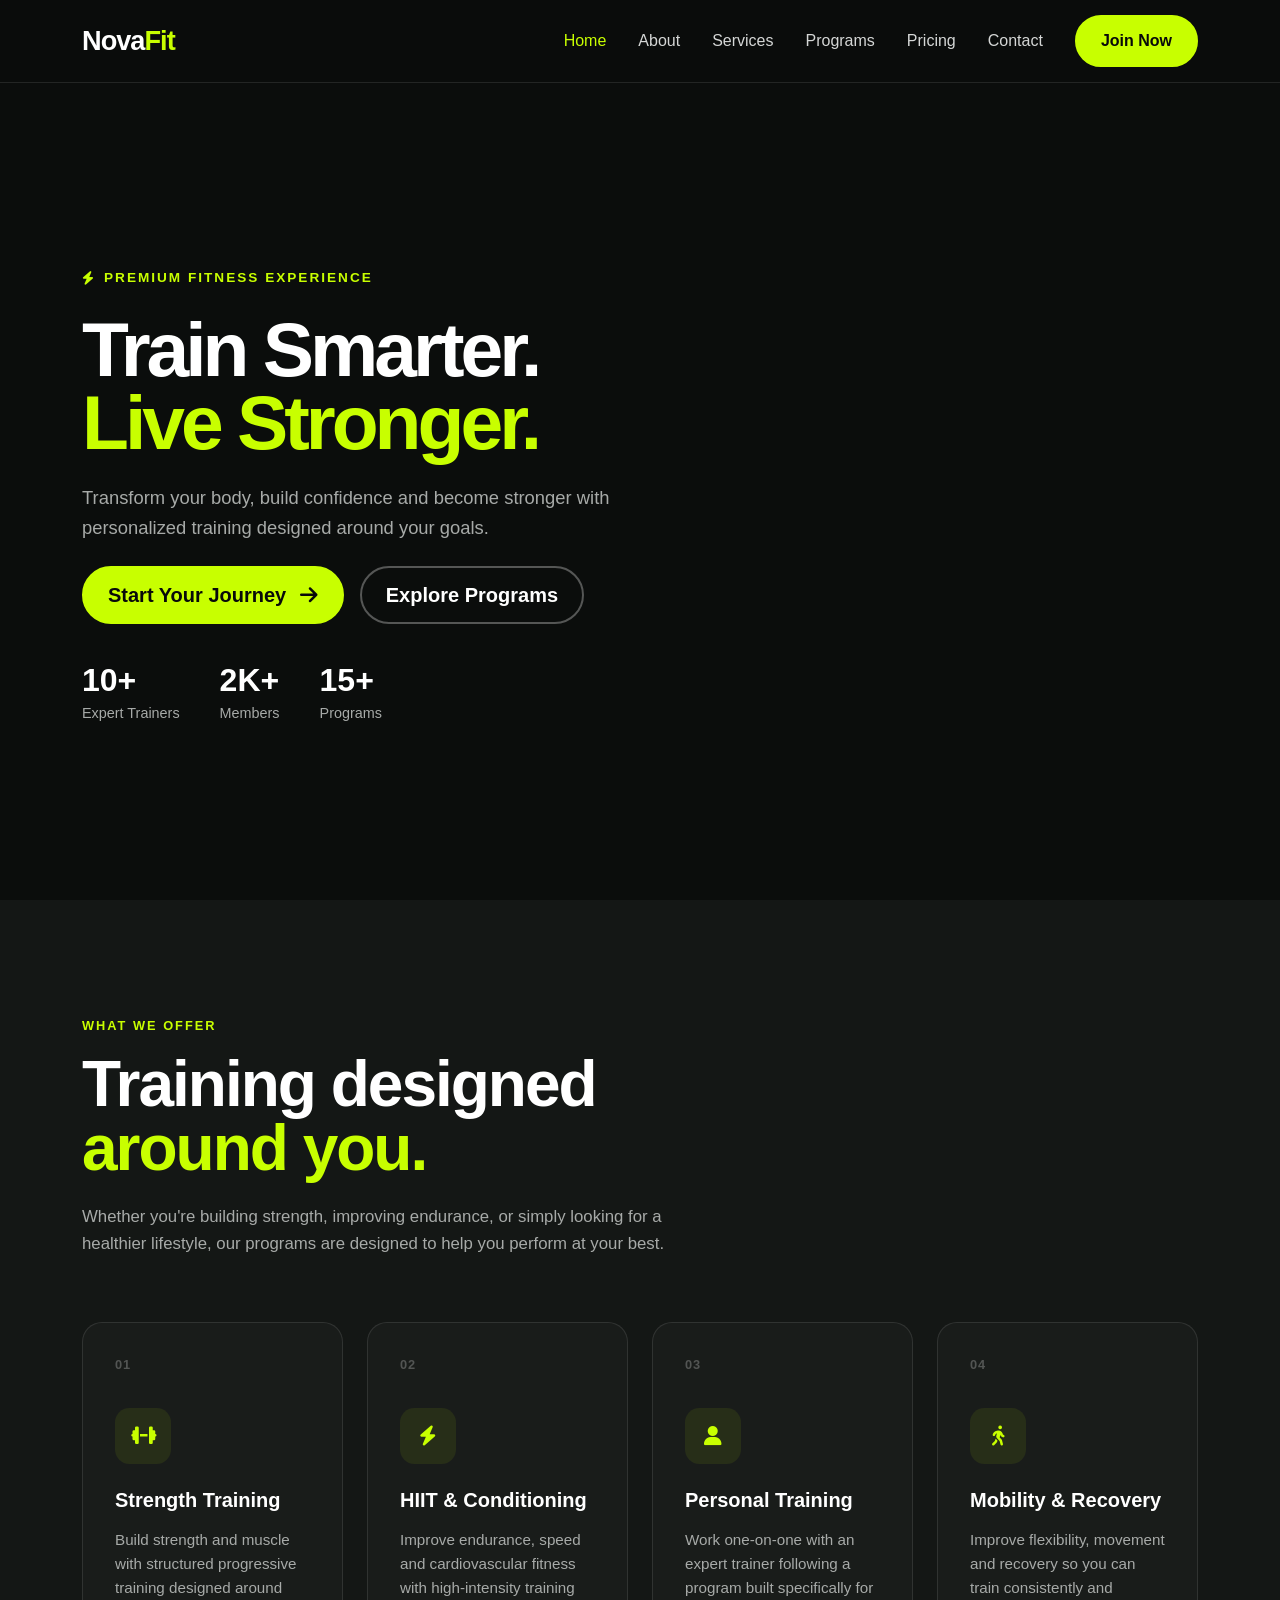
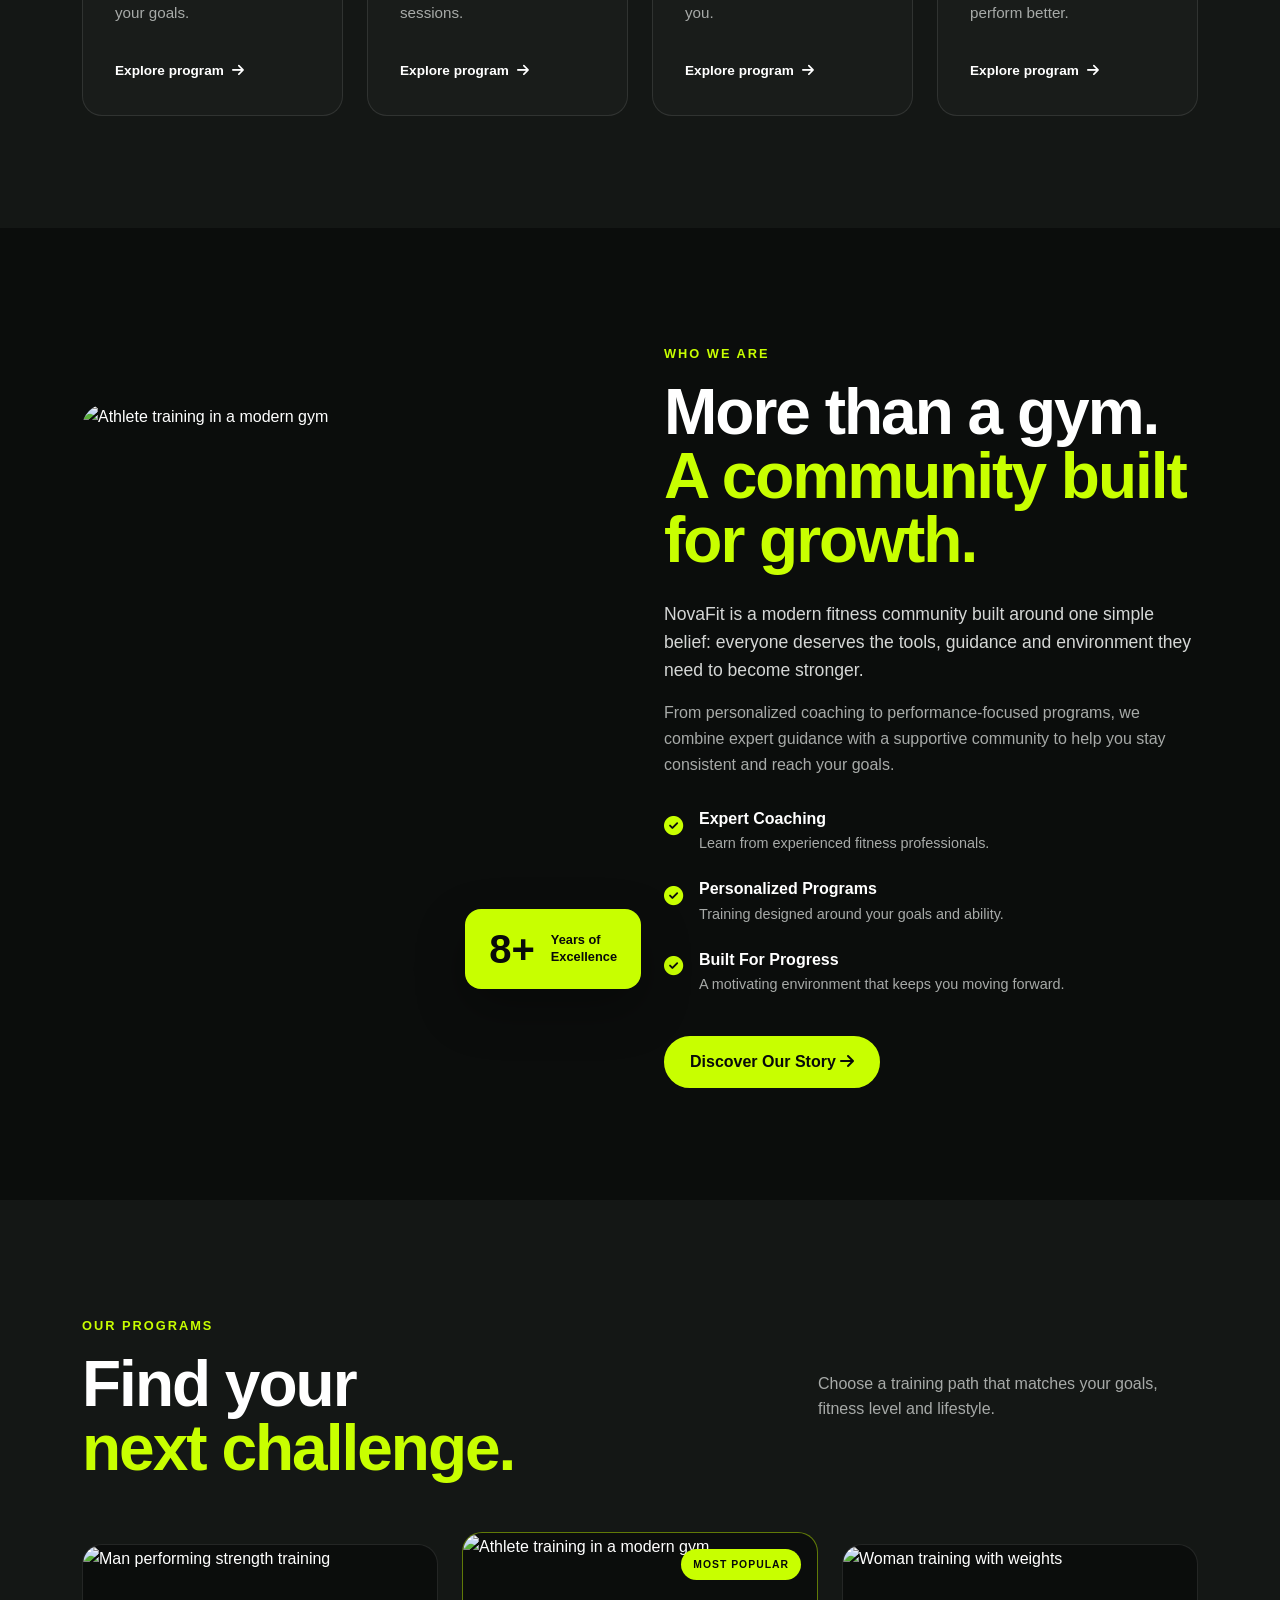
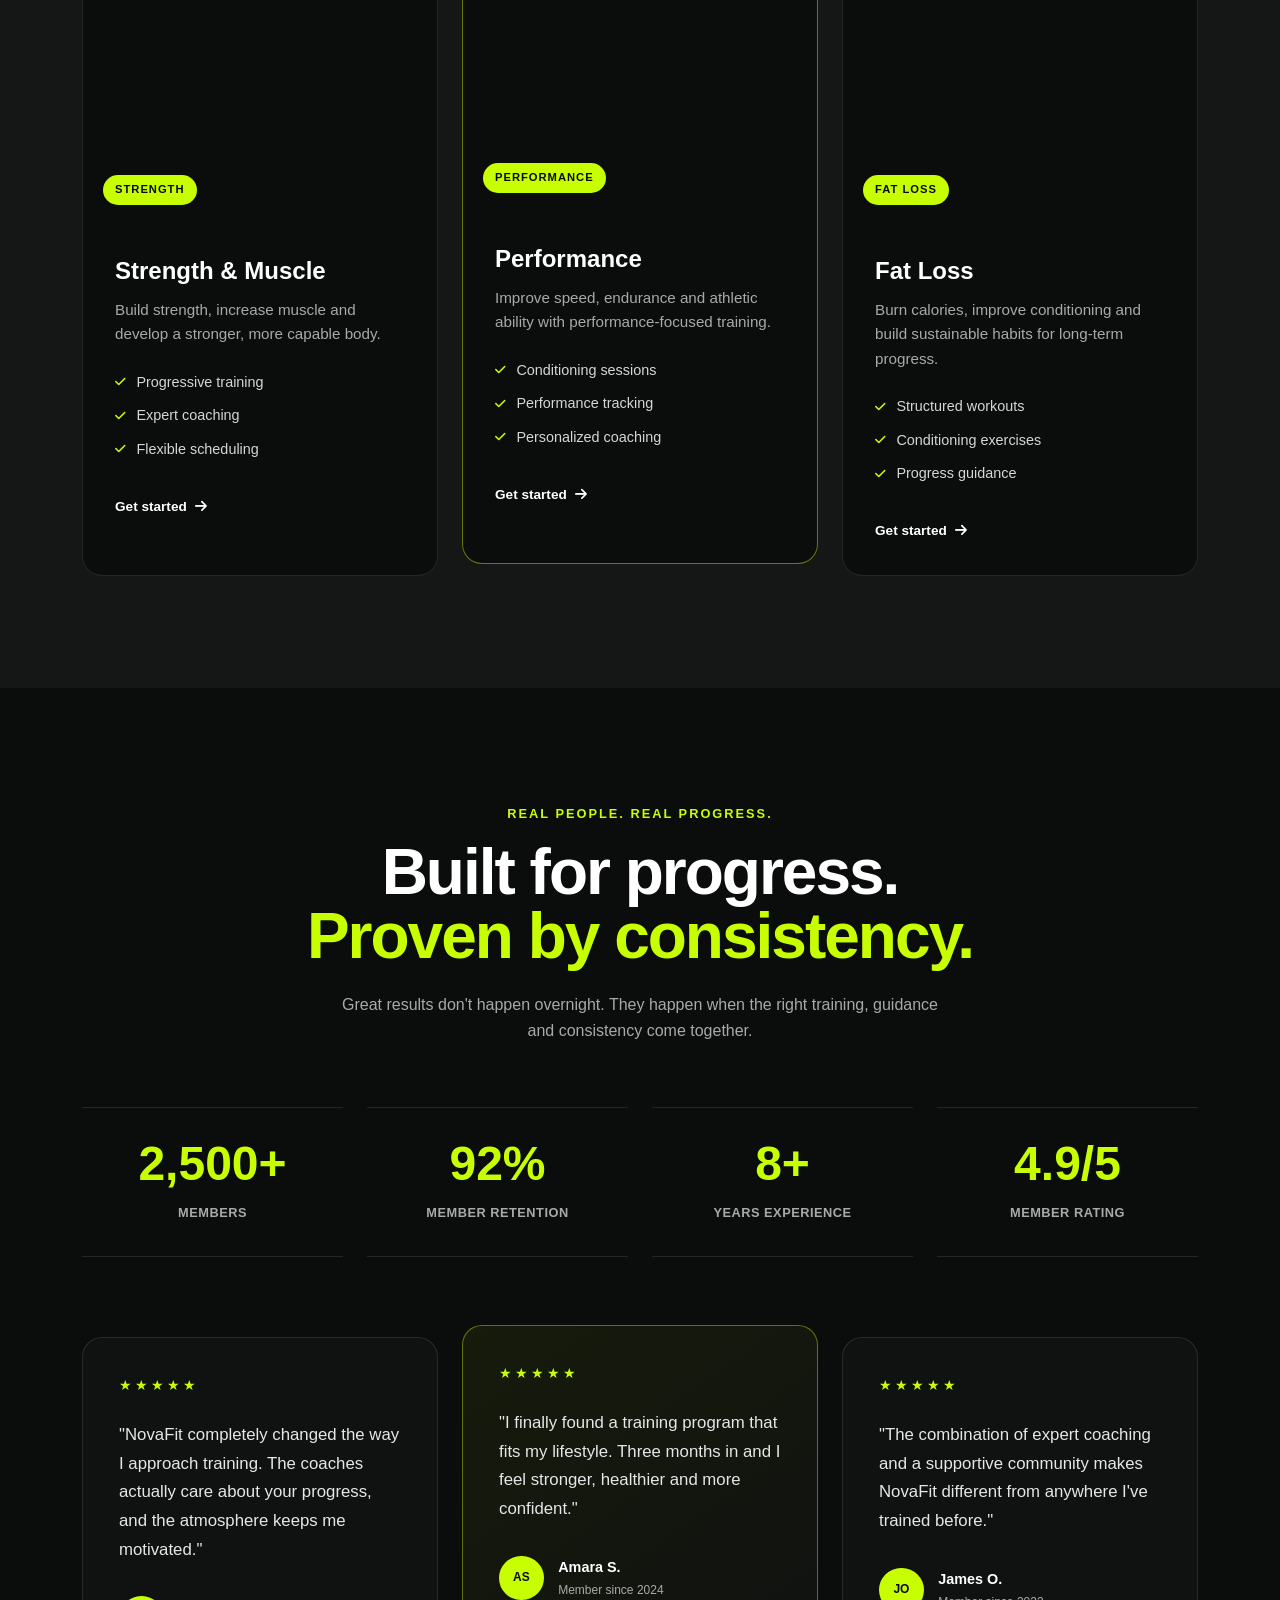
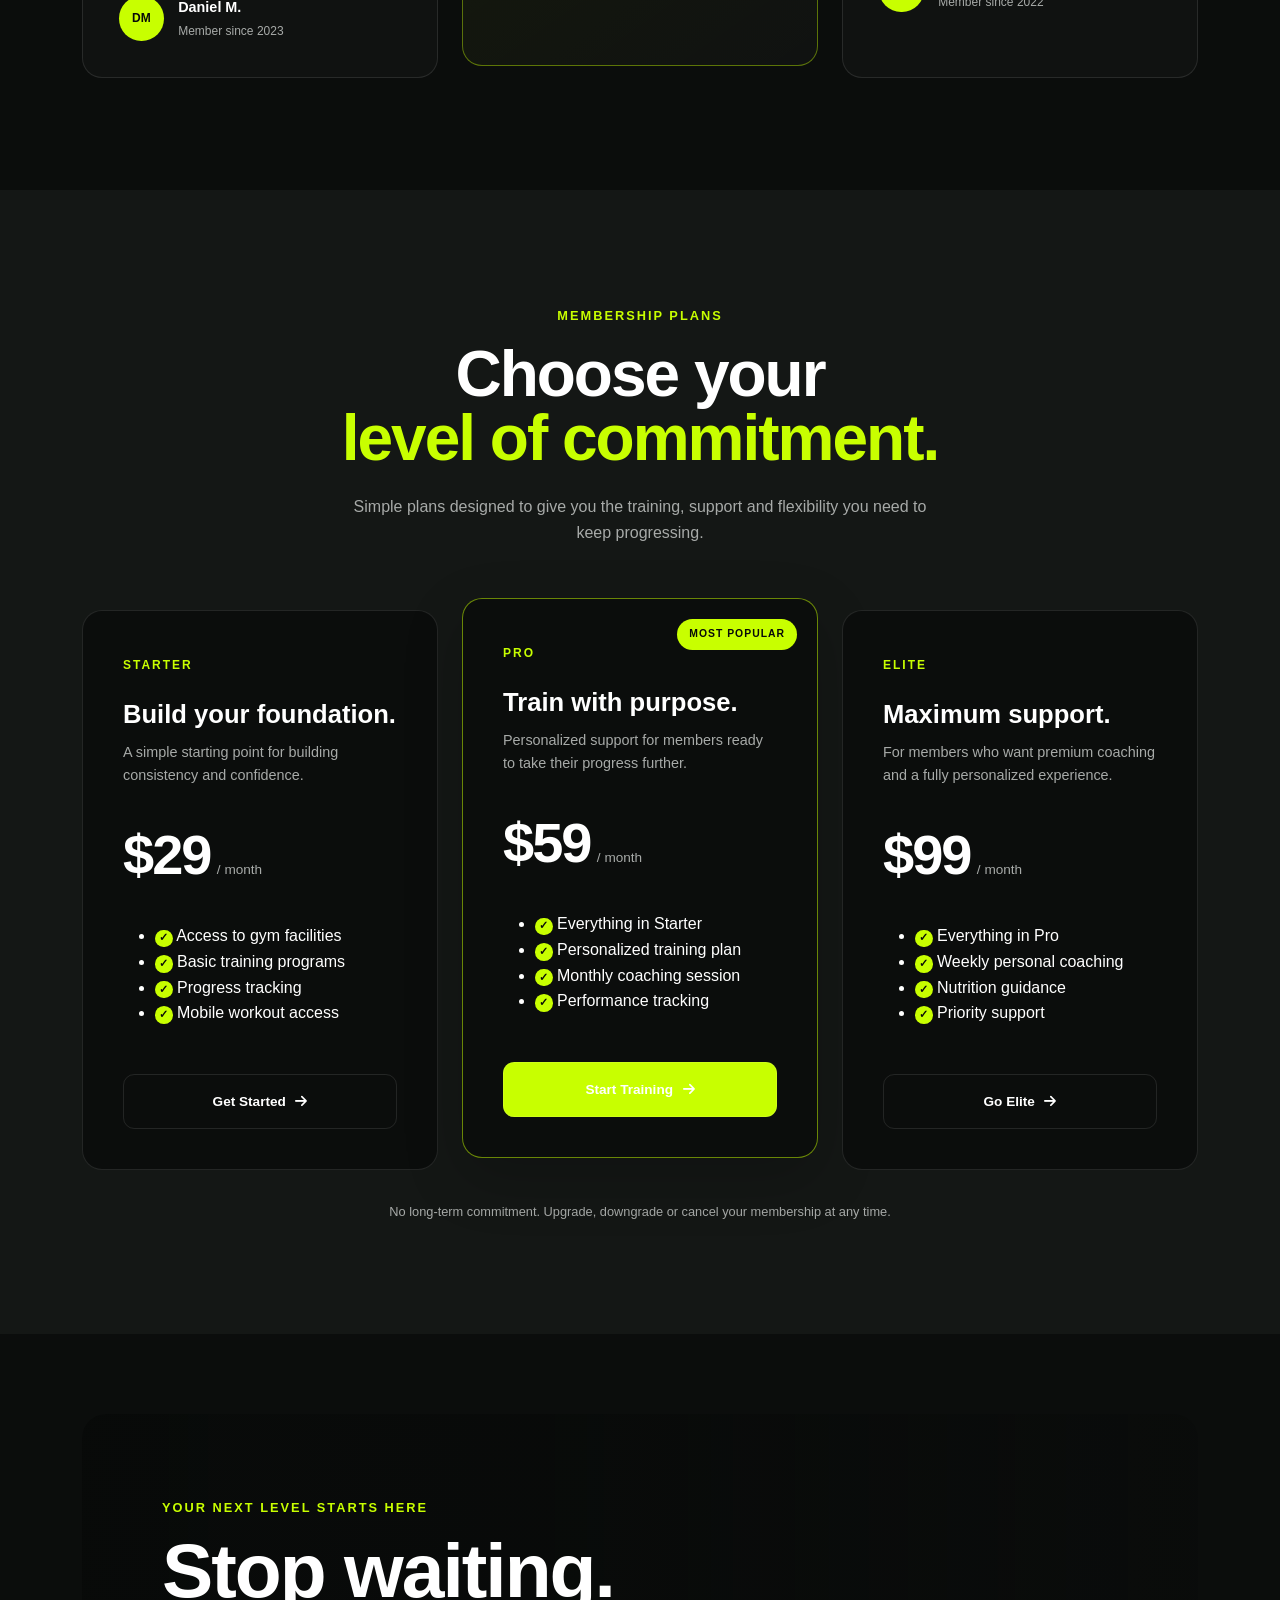
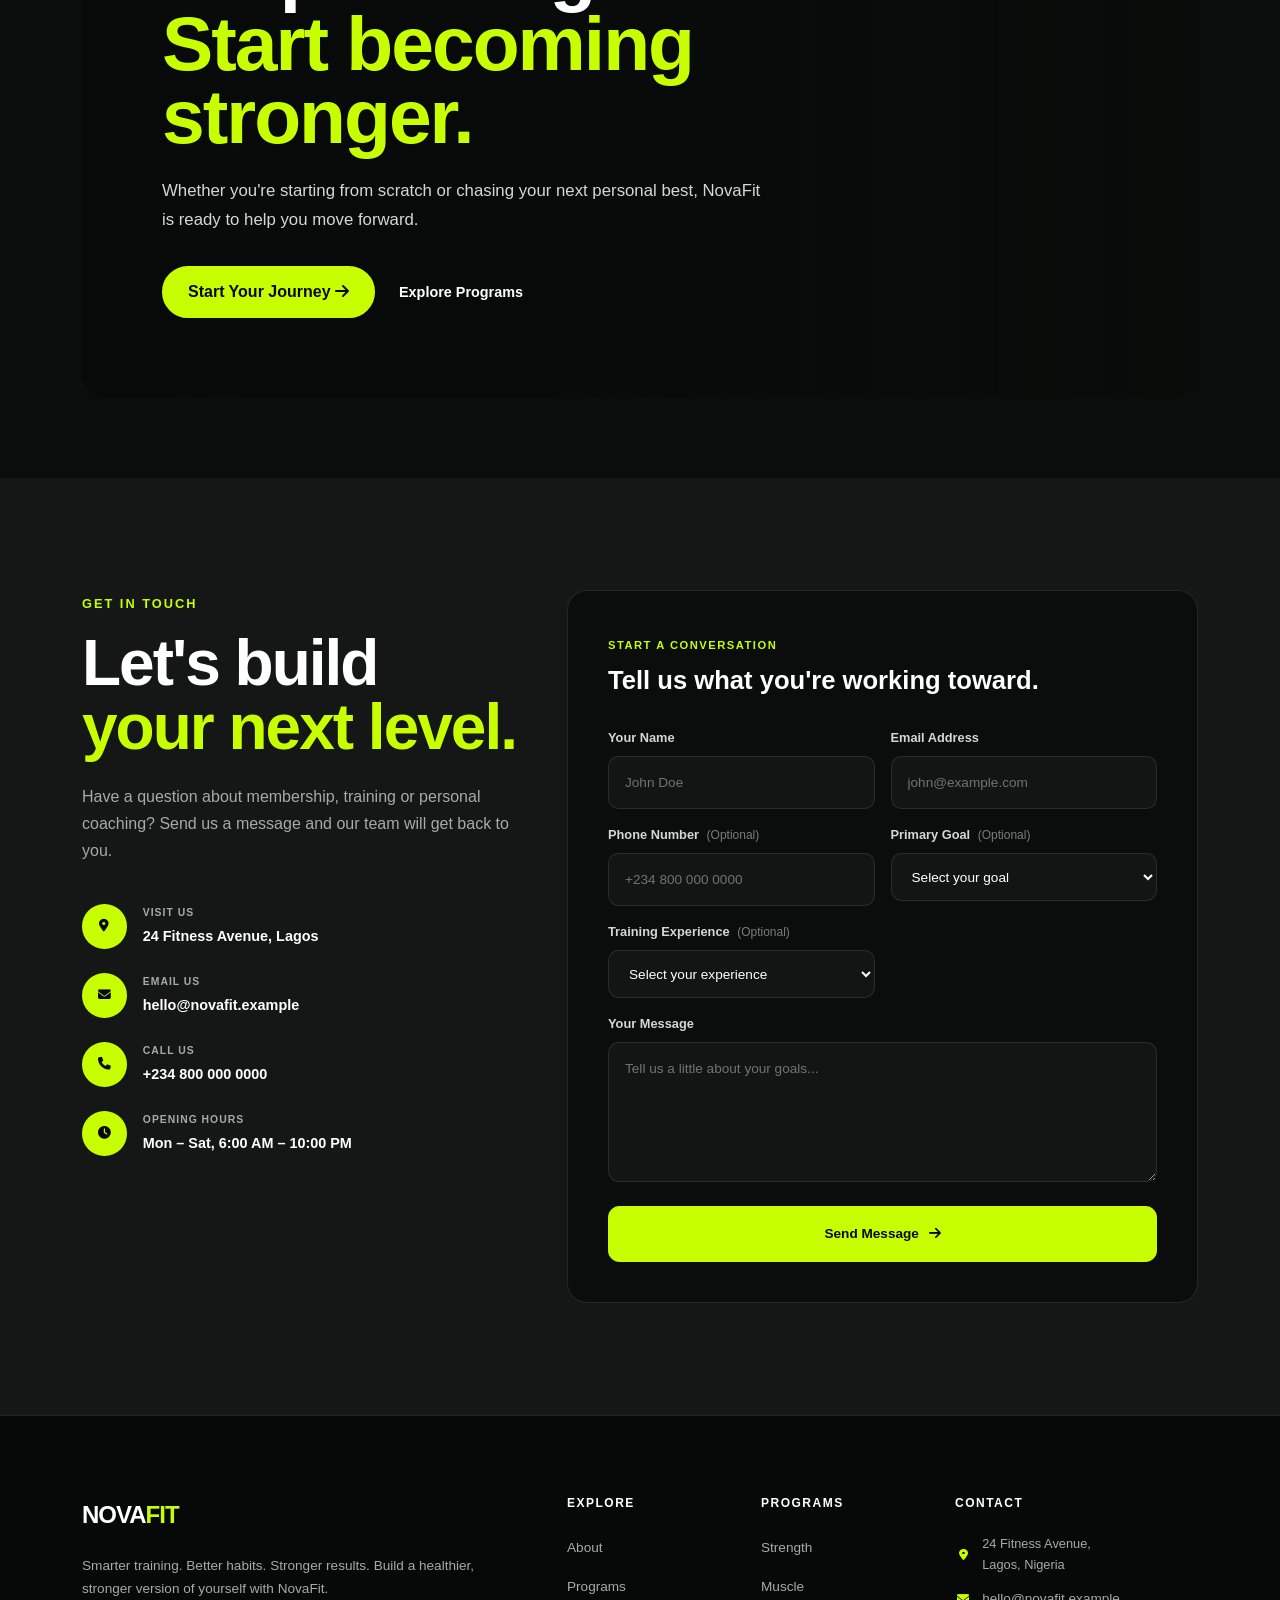
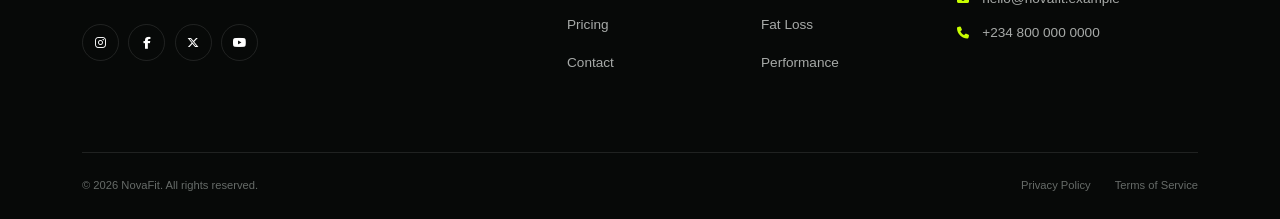
==== commit 92c881c4: "feat: finalize NovaFit website" ====
--- a/index.html
+++ b/index.html
@@ -10,6 +10,7 @@
     >
 
     <title>NovaFit | Train Smarter. Live Stronger.</title>
+    <link rel="icon" type="image/png" href="assets/icons/favicon.png">
 
     <!-- Bootstrap -->
     <link
@@ -25,7 +26,6 @@
 
     <!-- Custom CSS -->
     <link rel="stylesheet" href="style.css">
-    <link rel="icon" type="image/png" href="assets/favicon.png">
 </head>
 
 <body id="top">
@@ -1141,7 +1141,6 @@
 
                         <li>
                             <span class="feature-check"></span>
-                            <!-- <i class="fa-solid fa-check"></i> -->
                             Nutrition guidance
                         </li>
 
@@ -1331,7 +1330,7 @@
             <!-- Contact Form -->
             <div class="col-lg-7">
 
-                <div id="contact-form" class="contact-form-wrapper">
+                <div class="contact-form-wrapper">
 
                     <div class="contact-form-header">
 
@@ -1585,7 +1584,7 @@
                     <ul>
 
                         <li>
-                            <a href="#about">About</a>
+                            <a href="about.html">About</a>
                         </li>
 
                         <li>
@@ -1619,19 +1618,19 @@
                     <ul>
 
                         <li>
-                            <a href="#programs">Strength</a>
-                        </li>
-
-                        <li>
-                            <a href="#programs">Muscle</a>
-                        </li>
-
-                        <li>
-                            <a href="#programs">Fat Loss</a>
-                        </li>
-
-                        <li>
-                            <a href="#programs">Performance</a>
+                            <a href="programs.html#strength">Strength</a>
+                        </li>
+
+                        <li>
+                            <a href="programs.html#strength">Muscle</a>
+                        </li>
+
+                        <li>
+                            <a href="programs.html#fat-loss">Fat Loss</a>
+                        </li>
+
+                        <li>
+                            <a href="programs.html#performance">Performance</a>
                         </li>
 
                     </ul>
--- a/style.css
+++ b/style.css
@@ -74,6 +74,14 @@
 
 .nav-link:focus,
 .nav-link:focus-visible {
+    color: var(--primary-color);
+}
+
+/* =========================================
+   ACTIVE NAVIGATION LINK
+========================================= */
+
+.navbar .nav-link.active {
     color: var(--primary-color);
 }
 
@@ -140,18 +148,15 @@
     display: inline-flex;
     align-items: center;
     gap: 0.5rem;
-
     color: var(--primary-color);
     font-size: 0.85rem;
     font-weight: 700;
     letter-spacing: 2px;
-
     margin-bottom: 1.5rem;
 }
 
 .hero-section h1 {
     max-width: 850px;
-
     font-size: clamp(3rem, 6vw, 5.5rem);
     line-height: 0.95;
     letter-spacing: -4px;
@@ -166,7 +171,6 @@
 .hero-description {
     max-width: 600px;
     margin: 1.5rem 0;
-
     color: var(--muted-text);
     font-size: 1.15rem;
 }
@@ -190,7 +194,6 @@
     display: flex;
     flex-wrap: wrap;
     gap: 2.5rem;
-
     margin-top: 2.5rem;
 }
 
@@ -230,10 +233,2012 @@
 
 
 /* =========================================
+   SERVICES SECTION
+========================================= */
+
+.services-section {
+    padding: 7rem 0;
+    background: var(--dark-secondary);
+}
+
+
+/* =========================================
+   SERVICES HEADER
+========================================= */
+
+.services-header {
+    max-width: 700px;
+    margin-bottom: 4rem;
+}
+
+.section-eyebrow {
+    display: inline-block;
+    color: var(--primary-color);
+    font-size: 0.8rem;
+    font-weight: 700;
+    letter-spacing: 2px;
+    margin-bottom: 1rem;
+}
+
+.services-header h2 {
+    font-size: clamp(2.5rem, 5vw, 4.5rem);
+    line-height: 1;
+    letter-spacing: -2px;
+    font-weight: 800;
+    margin-bottom: 1.5rem;
+}
+
+.services-header h2 span {
+    color: var(--primary-color);
+}
+
+.services-header p {
+    max-width: 600px;
+    color: var(--muted-text);
+    font-size: 1.05rem;
+}
+
+
+/* =========================================
+   SERVICE CARD
+========================================= */
+
+.service-card {
+    position: relative;
+    height: 100%;
+    padding: 2rem;
+    background: rgba(255, 255, 255, 0.025);
+    border: 1px solid var(--border-color);
+    border-radius: 1.25rem;
+    overflow: hidden;
+
+    transition:
+        transform 0.35s ease,
+        border-color 0.35s ease,
+        background 0.35s ease;
+}
+
+.service-card::before {
+    content: "";
+    position: absolute;
+    top: 0;
+    left: 0;
+    width: 100%;
+    height: 3px;
+    background: var(--primary-color);
+    transform: scaleX(0);
+    transform-origin: left;
+    transition: transform 0.35s ease;
+}
+
+.service-card:hover {
+    transform: translateY(-8px);
+    border-color: rgba(200, 255, 0, 0.4);
+    background: rgba(255, 255, 255, 0.045);
+}
+
+.service-card:hover::before {
+    transform: scaleX(1);
+}
+
+
+/* =========================================
+   SERVICE NUMBER
+========================================= */
+
+.service-number {
+    color: rgba(255, 255, 255, 0.25);
+    font-size: 0.8rem;
+    font-weight: 700;
+    letter-spacing: 1px;
+    margin-bottom: 2rem;
+}
+
+
+/* =========================================
+   SERVICE ICON
+========================================= */
+
+.service-icon {
+    width: 3.5rem;
+    height: 3.5rem;
+    display: flex;
+    align-items: center;
+    justify-content: center;
+    margin-bottom: 1.5rem;
+    color: var(--primary-color);
+    background: rgba(200, 255, 0, 0.08);
+    border-radius: 0.9rem;
+    font-size: 1.25rem;
+}
+
+
+/* =========================================
+   SERVICE CONTENT
+========================================= */
+
+.service-card h3 {
+    font-size: 1.25rem;
+    font-weight: 700;
+    margin-bottom: 1rem;
+}
+
+.service-card p {
+    color: var(--muted-text);
+    font-size: 0.95rem;
+    margin-bottom: 2rem;
+}
+
+
+/* =========================================
+   SERVICE LINK
+========================================= */
+
+.service-link {
+    display: inline-flex;
+    align-items: center;
+    gap: 0.5rem;
+    color: #ffffff;
+    font-size: 0.85rem;
+    font-weight: 700;
+    text-decoration: none;
+
+    transition:
+        color 0.3s ease,
+        gap 0.3s ease;
+}
+
+.service-link:hover {
+    color: var(--primary-color);
+    gap: 0.8rem;
+}
+
+
+/* =========================================
+   ABOUT SECTION
+========================================= */
+
+.about-section {
+    padding: 7rem 0;
+    background: var(--dark-color);
+}
+
+
+/* =========================================
+   ABOUT IMAGE
+========================================= */
+
+.about-image-wrapper {
+    position: relative;
+    max-width: 600px;
+}
+
+.about-image {
+    display: block;
+    width: 100%;
+    height: 620px;
+    object-fit: cover;
+    border-radius: 1.5rem;
+}
+
+
+/* =========================================
+   EXPERIENCE CARD
+========================================= */
+
+.experience-card {
+    position: absolute;
+    right: -25px;
+    bottom: 35px;
+
+    display: flex;
+    align-items: center;
+    gap: 1rem;
+
+    padding: 1.25rem 1.5rem;
+
+    background: var(--primary-color);
+    color: #080a09;
+
+    border-radius: 1rem;
+    box-shadow: 0 20px 50px rgba(0, 0, 0, 0.3);
+}
+
+.experience-card strong {
+    font-size: 2.5rem;
+    line-height: 1;
+    font-weight: 900;
+}
+
+.experience-card span {
+    font-size: 0.8rem;
+    font-weight: 700;
+    line-height: 1.3;
+}
+
+
+/* =========================================
+   ABOUT CONTENT
+========================================= */
+
+.about-content {
+    max-width: 600px;
+}
+
+.about-content h2 {
+    font-size: clamp(2.5rem, 5vw, 4.5rem);
+    line-height: 1;
+    letter-spacing: -2px;
+    font-weight: 800;
+    margin-bottom: 1.75rem;
+}
+
+.about-content h2 span {
+    display: block;
+    color: var(--primary-color);
+}
+
+.about-content p {
+    color: var(--muted-text);
+    font-size: 1rem;
+}
+
+.about-intro {
+    font-size: 1.1rem !important;
+    color: #d5d7d6 !important;
+    margin-bottom: 1rem;
+}
+
+
+/* =========================================
+   BENEFITS
+========================================= */
+
+.about-benefits {
+    margin: 2rem 0 2.5rem;
+}
+
+.benefit-item {
+    display: flex;
+    align-items: flex-start;
+    gap: 1rem;
+    margin-bottom: 1.5rem;
+}
+
+.benefit-icon {
+    flex-shrink: 0;
+    color: var(--primary-color);
+    font-size: 1.2rem;
+    margin-top: 0.15rem;
+}
+
+.benefit-item h3 {
+    font-size: 1rem;
+    font-weight: 700;
+    margin-bottom: 0.25rem;
+}
+
+.benefit-item p {
+    margin: 0;
+    font-size: 0.9rem;
+}
+
+
+/* =========================================
+   PROGRAMS SECTION
+========================================= */
+
+.programs-section {
+    padding: 7rem 0;
+    background: var(--dark-secondary);
+}
+
+
+/* =========================================
+   PROGRAMS HEADER
+========================================= */
+
+.programs-header {
+    display: flex;
+    justify-content: space-between;
+    align-items: center;
+    gap: 3rem;
+    margin-bottom: 4rem;
+}
+
+.programs-header h2 {
+    font-size: clamp(2.5rem, 5vw, 4.5rem);
+    line-height: 1;
+    letter-spacing: -2px;
+    font-weight: 800;
+    margin: 0;
+}
+
+.programs-header h2 span {
+    display: block;
+    color: var(--primary-color);
+}
+
+.programs-header > p {
+    max-width: 380px;
+    margin: 0;
+    color: var(--muted-text);
+}
+
+
+/* =========================================
+   PROGRAM CARD
+========================================= */
+
+.program-card {
+    position: relative;
+    height: 100%;
+    background: var(--dark-color);
+    border: 1px solid var(--border-color);
+    border-radius: 1.25rem;
+    overflow: hidden;
+
+    transition:
+        transform 0.35s ease,
+        border-color 0.35s ease;
+}
+
+.program-card:hover {
+    transform: translateY(-8px);
+    border-color: rgba(200, 255, 0, 0.35);
+}
+
+
+/* =========================================
+   PROGRAM IMAGE
+========================================= */
+
+.program-image {
+    position: relative;
+    height: 280px;
+    overflow: hidden;
+}
+
+.program-image img {
+    width: 100%;
+    height: 100%;
+    object-fit: cover;
+    transition: transform 0.5s ease;
+}
+
+.program-card:hover .program-image img {
+    transform: scale(1.05);
+}
+
+.program-image::after {
+    content: "";
+    position: absolute;
+    inset: 0;
+
+    background: linear-gradient(
+        to top,
+        rgba(11, 13, 12, 0.75),
+        transparent 60%
+    );
+}
+
+
+/* =========================================
+   PROGRAM LABEL
+========================================= */
+
+.program-label {
+    position: absolute;
+    left: 1.25rem;
+    bottom: 1.25rem;
+    z-index: 2;
+
+    padding: 0.4rem 0.75rem;
+
+    background: var(--primary-color);
+    color: #080a09;
+
+    border-radius: 50px;
+    font-size: 0.7rem;
+    font-weight: 800;
+    letter-spacing: 1px;
+}
+
+
+/* =========================================
+   PROGRAM CONTENT
+========================================= */
+
+.program-content {
+    padding: 2rem;
+}
+
+.program-content h3 {
+    font-size: 1.5rem;
+    font-weight: 800;
+    margin-bottom: 0.75rem;
+}
+
+.program-content > p {
+    color: var(--muted-text);
+    font-size: 0.95rem;
+    margin-bottom: 1.5rem;
+}
+
+
+/* =========================================
+   PROGRAM FEATURES
+========================================= */
+
+.program-features {
+    list-style: none;
+    padding: 0;
+    margin: 0 0 2rem;
+}
+
+.program-features li {
+    display: flex;
+    align-items: center;
+    gap: 0.65rem;
+
+    color: #d5d7d6;
+    font-size: 0.9rem;
+    margin-bottom: 0.65rem;
+}
+
+.program-features i {
+    color: var(--primary-color);
+    font-size: 0.75rem;
+}
+
+
+/* =========================================
+   PROGRAM LINK
+========================================= */
+
+.program-link {
+    display: inline-flex;
+    align-items: center;
+    gap: 0.5rem;
+
+    color: #ffffff;
+    font-size: 0.85rem;
+    font-weight: 700;
+    text-decoration: none;
+
+    transition:
+        color 0.3s ease,
+        gap 0.3s ease;
+}
+
+.program-link:hover {
+    color: var(--primary-color);
+    gap: 0.8rem;
+}
+
+
+/* =========================================
+   FEATURED PROGRAM
+========================================= */
+
+.featured-program {
+    border-color: rgba(200, 255, 0, 0.45);
+    transform: translateY(-12px);
+}
+
+.popular-badge {
+    position: absolute;
+    top: 1rem;
+    right: 1rem;
+    z-index: 5;
+
+    padding: 0.45rem 0.75rem;
+
+    background: var(--primary-color);
+    color: #080a09;
+
+    border-radius: 50px;
+    font-size: 0.65rem;
+    font-weight: 800;
+    letter-spacing: 1px;
+}
+
+
+/* =========================================
+   RESULTS & TESTIMONIALS SECTION
+========================================= */
+
+.results-section {
+    padding: 7rem 0;
+    background: var(--dark-color);
+}
+
+
+/* =========================================
+   RESULTS HEADER
+========================================= */
+
+.results-header {
+    max-width: 750px;
+    margin: 0 auto 4rem;
+}
+
+.results-header h2 {
+    font-size: clamp(2.5rem, 5vw, 4.5rem);
+    line-height: 1;
+    letter-spacing: -2px;
+    font-weight: 800;
+    margin-bottom: 1.5rem;
+}
+
+.results-header h2 span {
+    display: block;
+    color: var(--primary-color);
+}
+
+.results-header p {
+    max-width: 620px;
+    margin: 0 auto;
+    color: var(--muted-text);
+}
+
+
+/* =========================================
+   STATISTICS
+========================================= */
+
+.results-stats {
+    margin-bottom: 5rem;
+}
+
+.result-stat {
+    text-align: center;
+    padding: 2rem 1rem;
+
+    border-top: 1px solid var(--border-color);
+    border-bottom: 1px solid var(--border-color);
+}
+
+.result-stat strong {
+    display: block;
+    color: var(--primary-color);
+    font-size: clamp(2rem, 4vw, 3rem);
+    font-weight: 900;
+    line-height: 1;
+    margin-bottom: 0.65rem;
+}
+
+.result-stat span {
+    color: var(--muted-text);
+    font-size: 0.8rem;
+    font-weight: 700;
+    letter-spacing: 0.5px;
+    text-transform: uppercase;
+}
+
+
+/* =========================================
+   TESTIMONIAL CARD
+========================================= */
+
+.testimonial-card {
+    height: 100%;
+    padding: 2.25rem;
+
+    background: rgba(255, 255, 255, 0.025);
+    border: 1px solid var(--border-color);
+    border-radius: 1.25rem;
+
+    transition:
+        transform 0.35s ease,
+        border-color 0.35s ease,
+        background 0.35s ease;
+}
+
+.testimonial-card:hover {
+    transform: translateY(-6px);
+    border-color: rgba(200, 255, 0, 0.35);
+    background: rgba(255, 255, 255, 0.045);
+}
+
+
+/* =========================================
+   TESTIMONIAL RATING
+========================================= */
+
+.testimonial-rating {
+    color: var(--primary-color);
+    font-size: 0.9rem;
+    letter-spacing: 3px;
+    margin-bottom: 1.5rem;
+}
+
+
+/* =========================================
+   TESTIMONIAL QUOTE
+========================================= */
+
+.testimonial-card blockquote {
+    margin: 0 0 2rem;
+    color: #e5e7e6;
+    font-size: 1.05rem;
+    line-height: 1.7;
+}
+
+
+/* =========================================
+   TESTIMONIAL AUTHOR
+========================================= */
+
+.testimonial-author {
+    display: flex;
+    align-items: center;
+    gap: 0.9rem;
+    margin-top: auto;
+}
+
+.author-avatar {
+    width: 2.8rem;
+    height: 2.8rem;
+
+    display: flex;
+    align-items: center;
+    justify-content: center;
+    flex-shrink: 0;
+
+    background: var(--primary-color);
+    color: #080a09;
+
+    border-radius: 50%;
+    font-size: 0.75rem;
+    font-weight: 900;
+}
+
+.testimonial-author strong {
+    display: block;
+    color: #ffffff;
+    font-size: 0.9rem;
+    margin-bottom: 0.15rem;
+}
+
+.testimonial-author span {
+    display: block;
+    color: var(--muted-text);
+    font-size: 0.75rem;
+}
+
+
+/* =========================================
+   FEATURED TESTIMONIAL
+========================================= */
+
+.featured-testimonial {
+    border-color: rgba(200, 255, 0, 0.4);
+
+    background:
+        linear-gradient(
+            145deg,
+            rgba(200, 255, 0, 0.06),
+            rgba(255, 255, 255, 0.025)
+        );
+
+    transform: translateY(-12px);
+}
+
+
+/* =========================================
+   PRICING SECTION
+========================================= */
+
+.pricing-section {
+    padding: 7rem 0;
+    background: var(--dark-secondary);
+}
+
+
+/* =========================================
+   PRICING HEADER
+========================================= */
+
+.pricing-header {
+    max-width: 700px;
+    margin: 0 auto 4rem;
+}
+
+.pricing-header h2 {
+    font-size: clamp(2.5rem, 5vw, 4.5rem);
+    line-height: 1;
+    letter-spacing: -2px;
+    font-weight: 800;
+    margin-bottom: 1.5rem;
+}
+
+.pricing-header h2 span {
+    display: block;
+    color: var(--primary-color);
+}
+
+.pricing-header p {
+    max-width: 600px;
+    margin: 0 auto;
+    color: var(--muted-text);
+}
+
+
+/* =========================================
+   PRICING CARD
+========================================= */
+
+.pricing-card {
+    position: relative;
+
+    display: flex;
+    flex-direction: column;
+
+    height: 100%;
+    min-height: 560px;
+
+    padding: 2.5rem;
+
+    background: var(--dark-color);
+    border: 1px solid var(--border-color);
+    border-radius: 1.25rem;
+
+    overflow: hidden;
+
+    transition:
+        transform 0.35s ease,
+        border-color 0.35s ease;
+}
+
+.pricing-card:hover {
+    transform: translateY(-8px);
+    border-color: rgba(200, 255, 0, 0.35);
+}
+
+
+/* =========================================
+   PRICING CARD HEADER
+========================================= */
+
+.pricing-label {
+    display: inline-block;
+    color: var(--primary-color);
+    font-size: 0.75rem;
+    font-weight: 800;
+    letter-spacing: 2px;
+    margin-bottom: 1.5rem;
+}
+
+.pricing-card-header h3 {
+    font-size: 1.6rem;
+    font-weight: 800;
+    margin-bottom: 0.75rem;
+}
+
+.pricing-card-header p {
+    color: var(--muted-text);
+    font-size: 0.9rem;
+    line-height: 1.6;
+    margin: 0;
+}
+
+
+/* =========================================
+   PRICING PRICE
+========================================= */
+
+.pricing-price {
+    display: flex;
+    align-items: baseline;
+    gap: 0.4rem;
+    margin: 2.5rem 0;
+}
+
+.pricing-price strong {
+    font-size: 3.5rem;
+    line-height: 1;
+    font-weight: 900;
+    letter-spacing: -2px;
+}
+
+.pricing-price span {
+    color: var(--muted-text);
+    font-size: 0.85rem;
+}
+
+
+/* =========================================
+   FEATURED PRICING
+========================================= */
+
+.featured-pricing {
+    border-color: rgba(200, 255, 0, 0.5);
+
+    box-shadow:
+        0 20px 60px rgba(0, 0, 0, 0.2);
+
+    transform: translateY(-12px);
+}
+
+.pricing-button-primary {
+    color: #080a09;
+    background: var(--primary-color);
+    border-color: var(--primary-color);
+}
+
+.pricing-button-primary:hover {
+    background: transparent;
+    color: #ffffff;
+    border-color: var(--primary-color);
+}
+
+/* =========================================
+   FEATURED CARD REVEAL PROTECTION
+========================================= */
+
+.program-card.featured-program.reveal.show {
+    transform: translateY(-12px);
+}
+
+.testimonial-card.featured-testimonial.reveal.show {
+    transform: translateY(-12px);
+}
+
+.pricing-card.featured-pricing.reveal.show {
+    transform: translateY(-12px);
+}
+
+.program-card.featured-program.reveal.show:hover {
+    transform: translateY(-20px);
+}
+
+.testimonial-card.featured-testimonial.reveal.show:hover {
+    transform: translateY(-20px);
+}
+
+.pricing-card.featured-pricing.reveal.show:hover {
+    transform: translateY(-20px);
+}
+
+
+/* =========================================
+   PRICING BUTTON
+========================================= */
+
+.pricing-button {
+    display: flex;
+    align-items: center;
+    justify-content: center;
+    gap: 0.6rem;
+
+    width: 100%;
+    margin-top: auto;
+    padding: 0.95rem 1.25rem;
+
+    color: #ffffff;
+
+    border: 1px solid var(--border-color);
+    border-radius: 0.7rem;
+
+    font-size: 0.85rem;
+    font-weight: 800;
+    text-decoration: none;
+
+    transition:
+        background 0.3s ease,
+        color 0.3s ease,
+        border-color 0.3s ease;
+}
+
+.pricing-button:hover {
+    color: #080a09;
+    background: var(--primary-color);
+    border-color: var(--primary-color);
+}
+
+
+/* =========================================
+   POPULAR BADGE
+========================================= */
+
+.popular-pricing {
+    position: absolute;
+    top: 1.25rem;
+    right: 1.25rem;
+
+    padding: 0.45rem 0.75rem;
+
+    color: #080a09;
+    background: var(--primary-color);
+
+    border-radius: 50px;
+    font-size: 0.65rem;
+    font-weight: 900;
+    letter-spacing: 1px;
+}
+
+
+/* =========================================
+   PRICING NOTE
+========================================= */
+
+.pricing-note {
+    margin: 2rem auto 0;
+    color: var(--muted-text);
+    text-align: center;
+    font-size: 0.8rem;
+}
+
+
+/* =========================================
+   FEATURE CHECK
+========================================= */
+
+.feature-check {
+    flex-shrink: 0;
+
+    display: inline-flex;
+    align-items: center;
+    justify-content: center;
+
+    width: 1.1rem;
+    height: 1.1rem;
+
+    color: #080a09;
+    background: var(--primary-color);
+
+    border-radius: 50%;
+    font-size: 0.7rem;
+    font-weight: 900;
+}
+
+.feature-check::before {
+    content: "✓";
+}
+
+
+/* =========================================
+   FINAL CTA
+========================================= */
+
+.final-cta-section {
+    padding: 5rem 0;
+    background: var(--dark-color);
+}
+
+.final-cta {
+    position: relative;
+
+    min-height: 500px;
+
+    display: flex;
+    align-items: center;
+
+    padding: 5rem;
+
+    border-radius: 1.5rem;
+    overflow: hidden;
+
+    background:
+        linear-gradient(
+            90deg,
+            rgba(8, 10, 9, 0.98) 0%,
+            rgba(8, 10, 9, 0.88) 45%,
+            rgba(8, 10, 9, 0.45) 100%
+        ),
+        url("https://images.unsplash.com/photo-1534438327276-14e5300c3a48?auto=format&fit=crop&w=1800&q=85")
+        center / cover no-repeat;
+}
+
+
+/* =========================================
+   CTA CONTENT
+========================================= */
+
+.final-cta-content {
+    position: relative;
+    z-index: 2;
+    max-width: 700px;
+}
+
+.final-cta h2 {
+    font-size: clamp(2.8rem, 6vw, 5rem);
+    line-height: 0.95;
+    letter-spacing: -2px;
+    font-weight: 900;
+    margin-bottom: 1.5rem;
+}
+
+.final-cta h2 span {
+    display: block;
+    color: var(--primary-color);
+}
+
+.final-cta p {
+    max-width: 600px;
+    color: #d5d7d6;
+    font-size: 1.05rem;
+    line-height: 1.7;
+    margin-bottom: 2rem;
+}
+
+
+/* =========================================
+   CTA ACTIONS
+========================================= */
+
+.final-cta-actions {
+    display: flex;
+    align-items: center;
+    gap: 1.5rem;
+}
+
+.final-cta-secondary {
+    color: #ffffff;
+    font-size: 0.9rem;
+    font-weight: 700;
+    text-decoration: none;
+    transition: color 0.3s ease;
+}
+
+.final-cta-secondary:hover {
+    color: var(--primary-color);
+}
+
+
+/* =========================================
+   CONTACT SECTION
+========================================= */
+
+.contact-section {
+    padding: 7rem 0;
+    background: var(--dark-secondary);
+}
+
+
+/* =========================================
+   CONTACT CONTENT
+========================================= */
+
+.contact-content {
+    max-width: 500px;
+}
+
+.contact-content h2 {
+    font-size: clamp(2.5rem, 5vw, 4.5rem);
+    line-height: 1;
+    letter-spacing: -2px;
+    font-weight: 800;
+    margin-bottom: 1.5rem;
+}
+
+.contact-content h2 span {
+    display: block;
+    color: var(--primary-color);
+}
+
+.contact-intro {
+    color: var(--muted-text);
+    font-size: 1rem;
+    line-height: 1.7;
+    margin-bottom: 2.5rem;
+}
+
+
+/* =========================================
+   CONTACT DETAILS
+========================================= */
+
+.contact-details {
+    display: flex;
+    flex-direction: column;
+    gap: 1.5rem;
+}
+
+.contact-item {
+    display: flex;
+    align-items: center;
+    gap: 1rem;
+}
+
+.contact-icon {
+    flex-shrink: 0;
+
+    width: 2.8rem;
+    height: 2.8rem;
+
+    display: flex;
+    align-items: center;
+    justify-content: center;
+
+    color: #080a09;
+    background: var(--primary-color);
+
+    border-radius: 50%;
+    font-size: 0.8rem;
+}
+
+.contact-item span {
+    display: block;
+    color: var(--muted-text);
+    font-size: 0.65rem;
+    font-weight: 800;
+    letter-spacing: 1px;
+    margin-bottom: 0.2rem;
+}
+
+.contact-item strong {
+    display: block;
+    color: #ffffff;
+    font-size: 0.9rem;
+    font-weight: 600;
+}
+
+
+/* =========================================
+   CONTACT FORM
+========================================= */
+
+#contact-form {
+    scroll-margin-top: 100px;
+}
+
+.contact-form-wrapper {
+    padding: 2.5rem;
+
+    background: var(--dark-color);
+    border: 1px solid var(--border-color);
+    border-radius: 1.25rem;
+}
+
+.contact-form-header {
+    margin-bottom: 2rem;
+}
+
+.contact-form-header > span {
+    color: var(--primary-color);
+    font-size: 0.7rem;
+    font-weight: 800;
+    letter-spacing: 1.5px;
+}
+
+.contact-form-header h3 {
+    margin: 0.5rem 0 0;
+    font-size: 1.6rem;
+    font-weight: 800;
+}
+
+
+/* =========================================
+   FORM ELEMENTS
+========================================= */
+
+.contact-form label {
+    display: block;
+    margin-bottom: 0.5rem;
+
+    color: #d5d7d6;
+    font-size: 0.8rem;
+    font-weight: 700;
+}
+
+.contact-form input,
+.contact-form select,
+.contact-form textarea {
+    width: 100%;
+
+    padding: 0.9rem 1rem;
+
+    color: #ffffff;
+    background: rgba(255, 255, 255, 0.035);
+
+    border: 1px solid var(--border-color);
+    border-radius: 0.65rem;
+
+    outline: none;
+
+    font-family: inherit;
+    font-size: 0.85rem;
+
+    transition:
+        border-color 0.3s ease,
+        background 0.3s ease;
+}
+
+.contact-form input::placeholder,
+.contact-form textarea::placeholder {
+    color: #6f7471;
+}
+
+.contact-form select {
+    color: #ffffff;
+}
+
+.contact-form select option {
+    color: #080a09;
+    background: #ffffff;
+}
+
+.contact-form textarea {
+    resize: vertical;
+    min-height: 140px;
+}
+
+.contact-form input:focus,
+.contact-form select:focus,
+.contact-form textarea:focus {
+    border-color: var(--primary-color);
+    background: rgba(200, 255, 0, 0.025);
+}
+
+.optional-label {
+    font-size: 0.75rem;
+    font-weight: 400;
+    opacity: 0.55;
+    margin-left: 4px;
+}
+
+
+/* =========================================
+   CONTACT SUBMIT
+========================================= */
+
+.contact-submit {
+    display: inline-flex;
+    align-items: center;
+    justify-content: center;
+    gap: 0.6rem;
+
+    width: 100%;
+    padding: 1rem 1.25rem;
+
+    color: #080a09;
+    background: var(--primary-color);
+
+    border: 1px solid var(--primary-color);
+    border-radius: 0.7rem;
+
+    font-family: inherit;
+    font-size: 0.85rem;
+    font-weight: 800;
+
+    cursor: pointer;
+
+    transition:
+        background 0.3s ease,
+        color 0.3s ease;
+}
+
+.contact-submit:hover {
+    color: #ffffff;
+    background: transparent;
+}
+
+.contact-form .field-error {
+    border-color: #ff5c5c !important;
+}
+
+.contact-form .field-error:focus {
+    border-color: #ff5c5c !important;
+    background: rgba(255, 92, 92, 0.03);
+}
+
+.contact-form .form-error {
+    display: block;
+    margin-top: 0.45rem;
+
+    color: #ff7777;
+    font-size: 0.75rem;
+    line-height: 1.4;
+}
+
+.contact-submit:disabled {
+    opacity: 0.7;
+    cursor: not-allowed;
+    transform: none;
+}
+
+
+/* =========================================
+   FOOTER
+========================================= */
+
+.site-footer {
+    padding: 5rem 0 1.5rem;
+
+    background: #070908;
+    border-top: 1px solid var(--border-color);
+}
+
+
+/* =========================================
+   FOOTER MAIN
+========================================= */
+
+.footer-main {
+    padding-bottom: 4rem;
+}
+
+
+/* =========================================
+   FOOTER BRAND
+========================================= */
+
+.footer-logo {
+    display: inline-block;
+
+    color: #ffffff;
+    font-size: 1.5rem;
+    font-weight: 900;
+    letter-spacing: -1px;
+
+    text-decoration: none;
+    margin-bottom: 1.25rem;
+}
+
+.footer-logo span {
+    color: var(--primary-color);
+}
+
+.footer-brand p {
+    max-width: 400px;
+
+    color: var(--muted-text);
+    font-size: 0.85rem;
+    line-height: 1.7;
+
+    margin-bottom: 1.5rem;
+}
+
+
+/* =========================================
+   FOOTER SOCIALS
+========================================= */
+
+.footer-socials {
+    display: flex;
+    align-items: center;
+    gap: 0.6rem;
+}
+
+.footer-socials a {
+    width: 2.3rem;
+    height: 2.3rem;
+
+    display: flex;
+    align-items: center;
+    justify-content: center;
+
+    color: #ffffff;
+
+    border: 1px solid var(--border-color);
+    border-radius: 50%;
+
+    font-size: 0.75rem;
+    text-decoration: none;
+
+    transition:
+        color 0.3s ease,
+        background 0.3s ease,
+        border-color 0.3s ease;
+}
+
+.footer-socials a:hover {
+    color: #080a09;
+    background: var(--primary-color);
+    border-color: var(--primary-color);
+}
+
+
+/* =========================================
+   FOOTER COLUMNS
+========================================= */
+
+.footer-column h3 {
+    color: #ffffff;
+    font-size: 0.75rem;
+    font-weight: 800;
+    letter-spacing: 1.5px;
+    text-transform: uppercase;
+    margin-bottom: 1.5rem;
+}
+
+.footer-column ul {
+    list-style: none;
+    padding: 0;
+    margin: 0;
+}
+
+.footer-column li {
+    margin-bottom: 0.8rem;
+}
+
+.footer-column li a {
+    color: var(--muted-text);
+    font-size: 0.85rem;
+    text-decoration: none;
+    transition: color 0.3s ease;
+}
+
+.footer-column li a:hover {
+    color: var(--primary-color);
+}
+
+
+/* =========================================
+   FOOTER CONTACT
+========================================= */
+
+.footer-contact-list li {
+    display: flex;
+    align-items: center;
+    gap: 0.7rem;
+}
+
+.footer-contact-list i {
+    flex-shrink: 0;
+    width: 1rem;
+
+    color: var(--primary-color);
+    font-size: 0.75rem;
+    text-align: center;
+}
+
+.footer-contact-list span,
+.footer-contact-list a {
+    color: var(--muted-text);
+    font-size: 0.8rem;
+    line-height: 1.6;
+    text-decoration: none;
+}
+
+.footer-contact-list a:hover {
+    color: var(--primary-color);
+}
+
+
+/* =========================================
+   FOOTER BOTTOM
+========================================= */
+
+.footer-bottom {
+    display: flex;
+    align-items: center;
+    justify-content: space-between;
+
+    gap: 1.5rem;
+    padding-top: 1.5rem;
+
+    border-top: 1px solid var(--border-color);
+}
+
+.footer-bottom p {
+    margin: 0;
+    color: #666b68;
+    font-size: 0.7rem;
+}
+
+.footer-bottom-links {
+    display: flex;
+    gap: 1.5rem;
+}
+
+.footer-bottom-links a {
+    color: #666b68;
+    font-size: 0.7rem;
+    text-decoration: none;
+    transition: color 0.3s ease;
+}
+
+.footer-bottom-links a:hover {
+    color: var(--primary-color);
+}
+
+
+/* =========================================
+   BACK TO TOP
+========================================= */
+
+.back-to-top {
+    position: fixed;
+    right: 25px;
+    bottom: 25px;
+    width: 45px;
+    height: 45px;
+
+    display: flex;
+    align-items: center;
+    justify-content: center;
+    flex-shrink: 0;
+
+    color: #080a09;
+    background: var(--primary-color);
+    border: none;
+    border-radius: 50%;
+
+    font-size: 0.8rem;
+    text-decoration: none;
+
+    opacity: 0;
+    visibility: hidden;
+    transform: translateY(15px);
+
+    transition:
+        opacity 0.3s ease,
+        visibility 0.3s ease,
+        transform 0.3s ease,
+        background 0.3s ease;
+
+    z-index: 999;
+}
+
+.back-to-top.show {
+    opacity: 1;
+    visibility: visible;
+    transform: translateY(0);
+}
+
+.back-to-top:hover {
+    color: #080a09;
+    background: #ffffff;
+    transform: translateY(-3px);
+}
+
+.back-to-top:focus,
+.back-to-top:focus-visible {
+    outline: 2px solid var(--primary-color);
+    outline-offset: 3px;
+}
+
+
+/* =========================================
+   SCROLL REVEAL
+========================================= */
+
+.reveal {
+    opacity: 0;
+    transform: translateY(25px);
+
+    transition:
+        opacity 0.7s ease-out,
+        transform 0.7s ease-out;
+}
+
+.reveal.show {
+    opacity: 1;
+    transform: translateY(0);
+}
+
+@media (prefers-reduced-motion: reduce) {
+    .reveal {
+        opacity: 1;
+        transform: none;
+        transition: none;
+    }
+}
+
+/* =========================================
+   ABOUT PAGE HERO
+========================================= */
+
+.about-page-hero {
+    min-height: 75vh;
+    padding: 150px 0 100px;
+
+    display: flex;
+    align-items: center;
+
+    background:
+        linear-gradient(
+            90deg,
+            rgba(11, 13, 12, 0.98) 0%,
+            rgba(11, 13, 12, 0.82) 50%,
+            rgba(11, 13, 12, 0.45) 100%
+        ),
+        url("https://images.unsplash.com/photo-1583454110551-21f2fa2afe61?auto=format&fit=crop&w=1800&q=85")
+        center / cover no-repeat;
+}
+
+.about-page-hero-content {
+    max-width: 850px;
+}
+
+.about-page-hero h1 {
+    max-width: 850px;
+
+    font-size: clamp(3.2rem, 7vw, 6rem);
+    line-height: 0.95;
+    letter-spacing: -4px;
+    font-weight: 900;
+
+    margin-bottom: 1.75rem;
+}
+
+.about-page-hero h1 span {
+    display: block;
+    color: var(--primary-color);
+}
+
+.about-page-hero p {
+    max-width: 650px;
+    color: var(--muted-text);
+    font-size: 1.15rem;
+    line-height: 1.7;
+}
+
+
+/* =========================================
+   ABOUT STORY
+========================================= */
+
+.about-story-section {
+    padding: 7rem 0;
+    background: var(--dark-color);
+}
+
+.about-story-image {
+    position: relative;
+    overflow: hidden;
+    border-radius: 1.5rem;
+}
+
+.about-story-image::after {
+    content: "";
+    position: absolute;
+    inset: 0;
+
+    background:
+        linear-gradient(
+            135deg,
+            rgba(200, 255, 0, 0.08),
+            transparent 50%
+        );
+
+    pointer-events: none;
+}
+
+.about-story-image img {
+    display: block;
+    width: 100%;
+    height: 600px;
+
+    object-fit: cover;
+
+    transition: transform 0.6s ease;
+}
+
+.about-story-image:hover img {
+    transform: scale(1.04);
+}
+
+.about-story-content {
+    max-width: 600px;
+}
+
+.about-story-content h2 {
+    font-size: clamp(2.5rem, 5vw, 4.5rem);
+    line-height: 1;
+    letter-spacing: -2px;
+    font-weight: 800;
+    margin-bottom: 1.75rem;
+}
+
+.about-story-content h2 span {
+    display: block;
+    color: var(--primary-color);
+}
+
+.about-story-content p {
+    color: var(--muted-text);
+    font-size: 1rem;
+    line-height: 1.8;
+    margin-bottom: 1rem;
+}
+
+
+/* =========================================
+   ABOUT PHILOSOPHY
+========================================= */
+
+.about-philosophy-section {
+    padding: 7rem 0;
+    background: var(--dark-secondary);
+}
+
+.philosophy-header {
+    max-width: 700px;
+    margin: 0 auto 4rem;
+}
+
+.philosophy-header h2 {
+    font-size: clamp(2.5rem, 5vw, 4.5rem);
+    line-height: 1;
+    letter-spacing: -2px;
+    font-weight: 800;
+    margin-bottom: 1.5rem;
+}
+
+.philosophy-header h2 span {
+    display: block;
+    color: var(--primary-color);
+}
+
+.philosophy-header p {
+    color: var(--muted-text);
+    margin: 0;
+}
+
+
+/* =========================================
+   PHILOSOPHY CARD
+========================================= */
+
+.philosophy-card {
+    position: relative;
+    height: 100%;
+    padding: 2.5rem 2rem;
+
+    background: rgba(255, 255, 255, 0.025);
+    border: 1px solid var(--border-color);
+    border-radius: 1.25rem;
+
+    overflow: hidden;
+
+    transition:
+        transform 0.35s ease,
+        border-color 0.35s ease,
+        background 0.35s ease;
+}
+
+.philosophy-card::before {
+    content: "";
+    position: absolute;
+    top: 0;
+    left: 0;
+
+    width: 100%;
+    height: 3px;
+
+    background: var(--primary-color);
+
+    transform: scaleX(0);
+    transform-origin: left;
+
+    transition: transform 0.35s ease;
+}
+
+.philosophy-card:hover {
+    transform: translateY(-8px);
+    border-color: rgba(200, 255, 0, 0.4);
+    background: rgba(255, 255, 255, 0.045);
+}
+
+.philosophy-card:hover::before {
+    transform: scaleX(1);
+}
+
+
+/* =========================================
+   PHILOSOPHY ICON
+========================================= */
+
+.philosophy-icon {
+    width: 3.5rem;
+    height: 3.5rem;
+
+    display: flex;
+    align-items: center;
+    justify-content: center;
+
+    margin-bottom: 1.5rem;
+
+    color: var(--primary-color);
+    background: rgba(200, 255, 0, 0.08);
+
+    border-radius: 0.9rem;
+
+    font-size: 1.2rem;
+}
+
+.philosophy-number {
+    display: block;
+
+    color: rgba(255, 255, 255, 0.25);
+    font-size: 0.75rem;
+    font-weight: 800;
+    letter-spacing: 1px;
+
+    margin-bottom: 0.75rem;
+}
+
+.philosophy-card h3 {
+    font-size: 1.4rem;
+    font-weight: 800;
+    margin-bottom: 0.8rem;
+}
+
+.philosophy-card p {
+    color: var(--muted-text);
+    font-size: 0.9rem;
+    line-height: 1.7;
+    margin: 0;
+}
+
+
+/* =========================================
+   ABOUT PAGE CTA
+========================================= */
+
+.about-page-cta {
+    padding: 5rem 0 2rem;
+    background: var(--dark-color);
+}
+
+.about-page-cta-inner {
+    position: relative;
+
+    min-height: 450px;
+
+    display: flex;
+    flex-direction: column;
+    align-items: flex-start;
+    justify-content: center;
+
+    padding: 5rem;
+
+    border-radius: 1.5rem;
+    overflow: hidden;
+
+    background:
+        linear-gradient(
+            90deg,
+            rgba(8, 10, 9, 0.98) 0%,
+            rgba(8, 10, 9, 0.85) 55%,
+            rgba(8, 10, 9, 0.4) 100%
+        ),
+        url("https://images.unsplash.com/photo-1571019613454-1cb2f99b2d8b?auto=format&fit=crop&w=1800&q=85")
+        center / cover no-repeat;
+}
+
+.about-page-cta-inner h2 {
+    max-width: 750px;
+
+    font-size: clamp(2.8rem, 6vw, 5rem);
+    line-height: 0.95;
+    letter-spacing: -3px;
+    font-weight: 900;
+
+    margin: 1rem 0 1.5rem;
+}
+
+.about-page-cta-inner h2 span {
+    display: block;
+    color: var(--primary-color);
+}
+
+.about-page-cta-inner p {
+    color: #d5d7d6;
+    font-size: 1rem;
+    margin-bottom: 2rem;
+}
+
+
+/* =========================================
+   WHY NOVAFIT SECTION
+========================================= */
+
+.why-novafit-section {
+    padding: 7rem 0;
+    background: var(--dark-secondary);
+}
+
+
+/* =========================================
+   WHY NOVAFIT HEADER
+========================================= */
+
+.why-novafit-header {
+    max-width: 700px;
+    margin: 0 auto 4rem;
+}
+
+.why-novafit-header h2 {
+    font-size: clamp(2.5rem, 5vw, 4.5rem);
+    line-height: 1;
+    letter-spacing: -2px;
+    font-weight: 800;
+    margin-bottom: 1.5rem;
+}
+
+.why-novafit-header h2 span {
+    display: block;
+    color: var(--primary-color);
+}
+
+.why-novafit-header p {
+    max-width: 600px;
+    margin: 0 auto;
+
+    color: var(--muted-text);
+    font-size: 1rem;
+    line-height: 1.7;
+}
+
+
+/* =========================================
+   WHY CARD
+========================================= */
+
+.why-card {
+    height: 100%;
+    padding: 2.5rem 2rem;
+
+    background: rgba(255, 255, 255, 0.025);
+    border: 1px solid var(--border-color);
+    border-radius: 1.25rem;
+
+    transition:
+        transform 0.35s ease,
+        border-color 0.35s ease,
+        background 0.35s ease;
+}
+
+.why-card:hover {
+    transform: translateY(-8px);
+    border-color: rgba(200, 255, 0, 0.4);
+    background: rgba(255, 255, 255, 0.045);
+}
+
+
+/* =========================================
+   WHY ICON
+========================================= */
+
+.why-icon {
+    width: 3.5rem;
+    height: 3.5rem;
+
+    display: flex;
+    align-items: center;
+    justify-content: center;
+
+    margin-bottom: 1.5rem;
+
+    color: var(--primary-color);
+    background: rgba(200, 255, 0, 0.08);
+
+    border-radius: 0.9rem;
+
+    font-size: 1.2rem;
+}
+
+
+/* =========================================
+   WHY CARD CONTENT
+========================================= */
+
+.why-card h3 {
+    font-size: 1.25rem;
+    font-weight: 700;
+    margin-bottom: 1rem;
+}
+
+.why-card p {
+    color: var(--muted-text);
+    font-size: 0.95rem;
+    line-height: 1.7;
+    margin: 0;
+}
+
+
+/* =========================================
    RESPONSIVE DESIGN
 ========================================= */
 
 @media (max-width: 991px) {
+
+    /* NAVIGATION */
 
     .navbar-collapse {
         padding-top: 1rem;
@@ -242,6 +2247,9 @@
     .nav-link {
         padding: 0.7rem 0;
     }
+
+
+    /* HERO */
 
     .hero-section {
         background:
@@ -253,14 +2261,79 @@
             url("https://images.unsplash.com/photo-1581009146145-b5ef050c2e1e?auto=format&fit=crop&w=1200&q=80")
             center / cover no-repeat;
     }
-}
-
+
+
+    /* ABOUT */
+
+    .about-image-wrapper {
+        max-width: 700px;
+        margin: 0 auto;
+    }
+
+    .about-content {
+        max-width: 700px;
+    }
+
+    .experience-card {
+        right: 20px;
+    }
+
+
+    /* PROGRAMS */
+
+    .programs-header {
+        align-items: flex-start;
+        flex-direction: column;
+        gap: 1.5rem;
+    }
+
+    .programs-header > p {
+        max-width: 600px;
+        margin-left: auto;
+        margin-right: auto;
+    }
+
+
+    /* ABOUT PAGE */
+
+    .about-page-hero {
+        min-height: 65vh;
+        padding: 140px 0 80px;
+    }
+
+    .about-story-image {
+        max-width: 700px;
+        margin: 0 auto;
+    }
+
+    .about-story-image img {
+        height: 500px;
+    }
+
+    .about-story-content {
+        max-width: 700px;
+    }
+
+    .about-page-cta-inner {
+        padding: 4rem;
+    }
+}
+
+
+/* =========================================
+   MOBILE RESPONSIVE
+========================================= */
 
 @media (max-width: 576px) {
+
+    /* NAVIGATION */
 
     .navbar {
         padding: 1rem 0;
     }
+
+
+    /* HERO */
 
     .hero-section h1 {
         font-size: 3.2rem;
@@ -289,387 +2362,28 @@
         font-size: 1.6rem;
     }
 
+
+    /* SERVICES */
+
     .services-section {
-    padding: 5rem 0;
-}
-
-.services-header {
-    margin-bottom: 3rem;
-}
-
-.services-header h2 {
-    letter-spacing: -1px;
-}
-
-.service-card {
-    padding: 1.5rem;
-}
-}
-
-/* =========================================
-   SERVICES SECTION
-========================================= */
-
-.services-section {
-    padding: 7rem 0;
-    background: var(--dark-secondary);
-}
-
-
-/* =========================================
-   SERVICES HEADER
-========================================= */
-
-.services-header {
-    max-width: 700px;
-    margin-bottom: 4rem;
-}
-
-.section-eyebrow {
-    display: inline-block;
-
-    color: var(--primary-color);
-    font-size: 0.8rem;
-    font-weight: 700;
-    letter-spacing: 2px;
-
-    margin-bottom: 1rem;
-}
-
-.services-header h2 {
-    font-size: clamp(2.5rem, 5vw, 4.5rem);
-    line-height: 1;
-    letter-spacing: -2px;
-    font-weight: 800;
-
-    margin-bottom: 1.5rem;
-}
-
-.services-header h2 span {
-    color: var(--primary-color);
-}
-
-.services-header p {
-    max-width: 600px;
-
-    color: var(--muted-text);
-    font-size: 1.05rem;
-}
-
-
-/* =========================================
-   SERVICE CARD
-========================================= */
-
-.service-card {
-    position: relative;
-
-    height: 100%;
-    padding: 2rem;
-
-    background: rgba(255, 255, 255, 0.025);
-    border: 1px solid var(--border-color);
-    border-radius: 1.25rem;
-
-    overflow: hidden;
-
-    transition:
-        transform 0.35s ease,
-        border-color 0.35s ease,
-        background 0.35s ease;
-}
-
-.service-card::before {
-    content: "";
-
-    position: absolute;
-    top: 0;
-    left: 0;
-
-    width: 100%;
-    height: 3px;
-
-    background: var(--primary-color);
-
-    transform: scaleX(0);
-    transform-origin: left;
-
-    transition: transform 0.35s ease;
-}
-
-.service-card:hover {
-    transform: translateY(-8px);
-
-    border-color: rgba(200, 255, 0, 0.4);
-
-    background: rgba(255, 255, 255, 0.045);
-}
-
-.service-card:hover::before {
-    transform: scaleX(1);
-}
-
-
-/* =========================================
-   SERVICE NUMBER
-========================================= */
-
-.service-number {
-    color: rgba(255, 255, 255, 0.25);
-
-    font-size: 0.8rem;
-    font-weight: 700;
-
-    letter-spacing: 1px;
-
-    margin-bottom: 2rem;
-}
-
-
-/* =========================================
-   SERVICE ICON
-========================================= */
-
-.service-icon {
-    width: 3.5rem;
-    height: 3.5rem;
-
-    display: flex;
-    align-items: center;
-    justify-content: center;
-
-    margin-bottom: 1.5rem;
-
-    color: var(--primary-color);
-
-    background: rgba(200, 255, 0, 0.08);
-
-    border-radius: 0.9rem;
-
-    font-size: 1.25rem;
-}
-
-
-/* =========================================
-   SERVICE CONTENT
-========================================= */
-
-.service-card h3 {
-    font-size: 1.25rem;
-    font-weight: 700;
-
-    margin-bottom: 1rem;
-}
-
-.service-card p {
-    color: var(--muted-text);
-
-    font-size: 0.95rem;
-
-    margin-bottom: 2rem;
-}
-
-
-/* =========================================
-   SERVICE LINK
-========================================= */
-
-.service-link {
-    display: inline-flex;
-    align-items: center;
-    gap: 0.5rem;
-
-    color: #ffffff;
-
-    font-size: 0.85rem;
-    font-weight: 700;
-
-    text-decoration: none;
-
-    transition:
-        color 0.3s ease,
-        gap 0.3s ease;
-}
-
-.service-link:hover {
-    color: var(--primary-color);
-    gap: 0.8rem;
-}
-
-/* =========================================
-   ABOUT SECTION
-========================================= */
-
-.about-section {
-    padding: 7rem 0;
-    background: var(--dark-color);
-}
-
-
-/* =========================================
-   ABOUT IMAGE
-========================================= */
-
-.about-image-wrapper {
-    position: relative;
-    max-width: 600px;
-}
-
-.about-image {
-    display: block;
-
-    width: 100%;
-    height: 620px;
-
-    object-fit: cover;
-
-    border-radius: 1.5rem;
-}
-
-
-/* =========================================
-   EXPERIENCE CARD
-========================================= */
-
-.experience-card {
-    position: absolute;
-
-    right: -25px;
-    bottom: 35px;
-
-    display: flex;
-    align-items: center;
-    gap: 1rem;
-
-    padding: 1.25rem 1.5rem;
-
-    background: var(--primary-color);
-    color: #080a09;
-
-    border-radius: 1rem;
-
-    box-shadow: 0 20px 50px rgba(0, 0, 0, 0.3);
-}
-
-.experience-card strong {
-    font-size: 2.5rem;
-    line-height: 1;
-    font-weight: 900;
-}
-
-.experience-card span {
-    font-size: 0.8rem;
-    font-weight: 700;
-    line-height: 1.3;
-}
-
-
-/* =========================================
-   ABOUT CONTENT
-========================================= */
-
-.about-content {
-    max-width: 600px;
-}
-
-.about-content h2 {
-    font-size: clamp(2.5rem, 5vw, 4.5rem);
-    line-height: 1;
-    letter-spacing: -2px;
-    font-weight: 800;
-
-    margin-bottom: 1.75rem;
-}
-
-.about-content h2 span {
-    display: block;
-    color: var(--primary-color);
-}
-
-.about-content p {
-    color: var(--muted-text);
-    font-size: 1rem;
-}
-
-.about-intro {
-    font-size: 1.1rem !important;
-    color: #d5d7d6 !important;
-    margin-bottom: 1rem;
-}
-
-
-/* =========================================
-   BENEFITS
-========================================= */
-
-.about-benefits {
-    margin: 2rem 0 2.5rem;
-}
-
-.benefit-item {
-    display: flex;
-    align-items: flex-start;
-    gap: 1rem;
-
-    margin-bottom: 1.5rem;
-}
-
-.benefit-icon {
-    flex-shrink: 0;
-
-    color: var(--primary-color);
-
-    font-size: 1.2rem;
-
-    margin-top: 0.15rem;
-}
-
-.benefit-item h3 {
-    font-size: 1rem;
-    font-weight: 700;
-
-    margin-bottom: 0.25rem;
-}
-
-.benefit-item p {
-    margin: 0;
-    font-size: 0.9rem;
-}
-
-
-@media (max-width: 991px) {
-
-    /* ABOUT RESPONSIVE */
-    .about-image-wrapper {
-        max-width: 700px;
-        margin: 0 auto;
-    }
-
-    .about-content {
-        max-width: 700px;
-    }
-
-    .experience-card {
-        right: 20px;
-    }
-
-    /* PROGRAMS RESPONSIVE */
-    .programs-header {
-    align-items: flex-start;
-    flex-direction: column;
-    gap: 1.5rem;
-}
-
-.programs-header > p {
-    max-width: 600px;
-    margin-left: auto;
-    margin-right: auto;
-}
-}
-
-
-@media (max-width: 576px) {
-    /* ABOUT RESPONSIVE */
+        padding: 5rem 0;
+    }
+
+    .services-header {
+        margin-bottom: 3rem;
+    }
+
+    .services-header h2 {
+        letter-spacing: -1px;
+    }
+
+    .service-card {
+        padding: 1.5rem;
+    }
+
+
+    /* ABOUT */
+
     .about-section {
         padding: 5rem 0;
     }
@@ -681,7 +2395,6 @@
     .experience-card {
         right: 15px;
         bottom: 20px;
-
         padding: 1rem 1.2rem;
     }
 
@@ -697,1939 +2410,183 @@
         font-size: 1rem !important;
     }
 
-    /* PROGRAMS RESPONSIVE */
+
+    /* PROGRAMS */
+
     .programs-section {
-    padding: 5rem 0;
-}
-
-.programs-header {
-    margin-bottom: 3rem;
-    align-items: center;
-    text-align: center;
-}
-
-.programs-header h2 {
-    letter-spacing: -1px;
-}
-
-.program-image {
-    height: 240px;
-}
-
-.program-content {
-    padding: 1.5rem;
-}
-
-    /*TESTINONIAL RESPONSIVE*/
-.results-section {
-    padding: 5rem 0;
-}
-
-.results-header {
-    margin-bottom: 3rem;
-}
-
-.results-header h2 {
-    letter-spacing: -1px;
-}
-
-.results-stats {
-    margin-bottom: 3.5rem;
-}
-
-.result-stat {
-    padding: 1.5rem 0.5rem;
-}
-
-.testimonial-card {
-    padding: 1.5rem;
-}
-
-/* PRICING RESPONSIVE */
-
-.pricing-section {
-    padding: 5rem 0;
-}
-
-.pricing-header {
-    margin-bottom: 3rem;
-}
-
-.pricing-header h2 {
-    letter-spacing: -1px;
-}
-
-.pricing-card {
-    min-height: auto;
-    padding: 2rem 1.5rem;
-}
-
-.pricing-price {
-    margin: 2rem 0;
-}
-
-.pricing-price strong {
-    font-size: 3rem;
-}
-
-.popular-pricing {
-    top: 1rem;
-    right: 1rem;
-}
-
-/* FINAL CTA RESPONSIVE */
-
-.final-cta-section {
-    padding: 3rem 0;
-}
-
-.final-cta {
-    min-height: 550px;
-
-    padding: 3rem 1.5rem;
-
-    align-items: flex-end;
-
-    background:
-        linear-gradient(
-            0deg,
-            rgba(8, 10, 9, 0.98) 10%,
-            rgba(8, 10, 9, 0.75) 65%,
-            rgba(8, 10, 9, 0.35) 100%
-        ),
-        url("https://images.unsplash.com/photo-1534438327276-14e5300c3a48?auto=format&fit=crop&w=1000&q=85")
-        center / cover no-repeat;
-}
-
-.final-cta h2 {
-    letter-spacing: -1px;
-}
-
-.final-cta p {
-    font-size: 0.95rem;
-}
-
-.final-cta-actions {
-    flex-direction: column;
-    align-items: flex-start;
-    gap: 1.25rem;
-}
-
-/* CONTACT RESPONSIVE */
-
-.contact-section {
-    padding: 5rem 0;
-}
-
-.contact-content {
-    max-width: 100%;
-}
-
-.contact-content h2 {
-    letter-spacing: -1px;
-}
-
-.contact-form-wrapper {
-    padding: 1.5rem;
-}
-
-.contact-form-header h3 {
-    font-size: 1.35rem;
-}
-
-/* FOOTER RESPONSIVE */
-
-.site-footer {
-    padding: 4rem 0 1.25rem;
-}
-
-.footer-main {
-    padding-bottom: 3rem;
-}
-
-.footer-brand p {
-    max-width: 100%;
-}
-
-.footer-bottom {
-    flex-direction: column;
-    align-items: flex-start;
-}
-
-.footer-bottom-links {
-    flex-wrap: wrap;
-    gap: 1rem;
-}
-
-.back-to-top {
-    align-self: flex-end;
-}
-
-}
-
-/* =========================================
-   PROGRAMS SECTION
-========================================= */
-
-.programs-section {
-    padding: 7rem 0;
-    background: var(--dark-secondary);
-}
-
-
-/* =========================================
-   PROGRAMS HEADER
-========================================= */
-
-.programs-header {
-    display: flex;
-    justify-content: space-between;
-    align-items: center;
-    gap: 3rem;
-
-    margin-bottom: 4rem;
-}
-
-.programs-header h2 {
-    font-size: clamp(2.5rem, 5vw, 4.5rem);
-    line-height: 1;
-    letter-spacing: -2px;
-    font-weight: 800;
-
-    margin: 0;
-}
-
-.programs-header h2 span {
-    display: block;
-    color: var(--primary-color);
-}
-
-.programs-header > p {
-    max-width: 380px;
-
-    margin: 0;
-
-    color: var(--muted-text);
-}
-
-
-/* =========================================
-   PROGRAM CARD
-========================================= */
-
-.program-card {
-    position: relative;
-
-    height: 100%;
-
-    background: var(--dark-color);
-
-    border: 1px solid var(--border-color);
-    border-radius: 1.25rem;
-
-    overflow: hidden;
-
-    transition:
-        transform 0.35s ease,
-        border-color 0.35s ease;
-}
-
-.program-card:hover {
-    transform: translateY(-8px);
-    border-color: rgba(200, 255, 0, 0.35);
-}
-
-
-/* =========================================
-   PROGRAM IMAGE
-========================================= */
-
-.program-image {
-    position: relative;
-
-    height: 280px;
-
-    overflow: hidden;
-}
-
-.program-image img {
-    width: 100%;
-    height: 100%;
-
-    object-fit: cover;
-
-    transition: transform 0.5s ease;
-}
-
-.program-card:hover .program-image img {
-    transform: scale(1.05);
-}
-
-.program-image::after {
-    content: "";
-
-    position: absolute;
-    inset: 0;
-
-    background: linear-gradient(
-        to top,
-        rgba(11, 13, 12, 0.75),
-        transparent 60%
-    );
-}
-
-
-/* =========================================
-   PROGRAM LABEL
-========================================= */
-
-.program-label {
-    position: absolute;
-
-    left: 1.25rem;
-    bottom: 1.25rem;
-
-    z-index: 2;
-
-    padding: 0.4rem 0.75rem;
-
-    background: var(--primary-color);
-    color: #080a09;
-
-    border-radius: 50px;
-
-    font-size: 0.7rem;
-    font-weight: 800;
-    letter-spacing: 1px;
-}
-
-
-/* =========================================
-   PROGRAM CONTENT
-========================================= */
-
-.program-content {
-    padding: 2rem;
-}
-
-.program-content h3 {
-    font-size: 1.5rem;
-    font-weight: 800;
-
-    margin-bottom: 0.75rem;
-}
-
-.program-content > p {
-    color: var(--muted-text);
-
-    font-size: 0.95rem;
-
-    margin-bottom: 1.5rem;
-}
-
-
-/* =========================================
-   PROGRAM FEATURES
-========================================= */
-
-.program-features {
-    list-style: none;
-
-    padding: 0;
-    margin: 0 0 2rem;
-}
-
-.program-features li {
-    display: flex;
-    align-items: center;
-    gap: 0.65rem;
-
-    color: #d5d7d6;
-
-    font-size: 0.9rem;
-
-    margin-bottom: 0.65rem;
-}
-
-.program-features i {
-    color: var(--primary-color);
-    font-size: 0.75rem;
-}
-
-
-/* =========================================
-   PROGRAM LINK
-========================================= */
-
-.program-link {
-    display: inline-flex;
-    align-items: center;
-    gap: 0.5rem;
-
-    color: #ffffff;
-
-    font-size: 0.85rem;
-    font-weight: 700;
-
-    text-decoration: none;
-
-    transition:
-        color 0.3s ease,
-        gap 0.3s ease;
-}
-
-.program-link:hover {
-    color: var(--primary-color);
-    gap: 0.8rem;
-}
-
-
-/* =========================================
-   FEATURED PROGRAM
-========================================= */
-
-.featured-program {
-    border-color: rgba(200, 255, 0, 0.45);
-}
-
-.popular-badge {
-    position: absolute;
-
-    top: 1rem;
-    right: 1rem;
-
-    z-index: 5;
-
-    padding: 0.45rem 0.75rem;
-
-    background: var(--primary-color);
-    color: #080a09;
-
-    border-radius: 50px;
-
-    font-size: 0.65rem;
-    font-weight: 800;
-    letter-spacing: 1px;
-}
-
-/* =========================================
-   RESULTS & TESTIMONIALS SECTION
-========================================= */
-
-.results-section {
-    padding: 7rem 0;
-    background: var(--dark-color);
-}
-
-
-/* =========================================
-   RESULTS HEADER
-========================================= */
-
-.results-header {
-    max-width: 750px;
-    margin: 0 auto 4rem;
-}
-
-.results-header h2 {
-    font-size: clamp(2.5rem, 5vw, 4.5rem);
-    line-height: 1;
-    letter-spacing: -2px;
-    font-weight: 800;
-
-    margin-bottom: 1.5rem;
-}
-
-.results-header h2 span {
-    display: block;
-    color: var(--primary-color);
-}
-
-.results-header p {
-    max-width: 620px;
-    margin: 0 auto;
-
-    color: var(--muted-text);
-}
-
-
-/* =========================================
-   STATISTICS
-========================================= */
-
-.results-stats {
-    margin-bottom: 5rem;
-}
-
-.result-stat {
-    text-align: center;
-
-    padding: 2rem 1rem;
-
-    border-top: 1px solid var(--border-color);
-    border-bottom: 1px solid var(--border-color);
-}
-
-.result-stat strong {
-    display: block;
-
-    color: var(--primary-color);
-
-    font-size: clamp(2rem, 4vw, 3rem);
-    font-weight: 900;
-    line-height: 1;
-
-    margin-bottom: 0.65rem;
-}
-
-.result-stat span {
-    color: var(--muted-text);
-
-    font-size: 0.8rem;
-    font-weight: 700;
-    letter-spacing: 0.5px;
-    text-transform: uppercase;
-}
-
-
-/* =========================================
-   TESTIMONIAL CARD
-========================================= */
-
-.testimonial-card {
-    height: 100%;
-
-    padding: 2.25rem;
-
-    background: rgba(255, 255, 255, 0.025);
-
-    border: 1px solid var(--border-color);
-    border-radius: 1.25rem;
-
-    transition:
-        transform 0.35s ease,
-        border-color 0.35s ease,
-        background 0.35s ease;
-}
-
-.testimonial-card:hover {
-    transform: translateY(-6px);
-
-    border-color: rgba(200, 255, 0, 0.35);
-
-    background: rgba(255, 255, 255, 0.045);
-}
-
-
-/* =========================================
-   TESTIMONIAL RATING
-========================================= */
-
-.testimonial-rating {
-    color: var(--primary-color);
-
-    font-size: 0.9rem;
-    letter-spacing: 3px;
-
-    margin-bottom: 1.5rem;
-}
-
-
-/* =========================================
-   TESTIMONIAL QUOTE
-========================================= */
-
-.testimonial-card blockquote {
-    margin: 0 0 2rem;
-
-    color: #e5e7e6;
-
-    font-size: 1.05rem;
-    line-height: 1.7;
-}
-
-
-/* =========================================
-   TESTIMONIAL AUTHOR
-========================================= */
-
-.testimonial-author {
-    display: flex;
-    align-items: center;
-    gap: 0.9rem;
-
-    margin-top: auto;
-}
-
-.author-avatar {
-    width: 2.8rem;
-    height: 2.8rem;
-
-    display: flex;
-    align-items: center;
-    justify-content: center;
-
-    flex-shrink: 0;
-
-    background: var(--primary-color);
-    color: #080a09;
-
-    border-radius: 50%;
-
-    font-size: 0.75rem;
-    font-weight: 900;
-}
-
-.testimonial-author strong {
-    display: block;
-
-    color: #ffffff;
-
-    font-size: 0.9rem;
-
-    margin-bottom: 0.15rem;
-}
-
-.testimonial-author span {
-    display: block;
-
-    color: var(--muted-text);
-
-    font-size: 0.75rem;
-}
-
-
-/* =========================================
-   FEATURED TESTIMONIAL
-========================================= */
-
-.featured-testimonial {
-    border-color: rgba(200, 255, 0, 0.4);
-
-    background:
-        linear-gradient(
-            145deg,
-            rgba(200, 255, 0, 0.06),
-            rgba(255, 255, 255, 0.025)
-        );
-
-         transform: translateY(-12px);
-}
-
-/* =========================================
-   PRICING SECTION
-========================================= */
-
-.pricing-section {
-    padding: 7rem 0;
-    background: var(--dark-secondary);
-}
-
-
-/* =========================================
-   PRICING HEADER
-========================================= */
-
-.pricing-header {
-    max-width: 700px;
-    margin: 0 auto 4rem;
-}
-
-.pricing-header h2 {
-    font-size: clamp(2.5rem, 5vw, 4.5rem);
-    line-height: 1;
-    letter-spacing: -2px;
-    font-weight: 800;
-
-    margin-bottom: 1.5rem;
-}
-
-.pricing-header h2 span {
-    display: block;
-    color: var(--primary-color);
-}
-
-.pricing-header p {
-    max-width: 600px;
-
-    margin: 0 auto;
-
-    color: var(--muted-text);
-}
-
-
-/* =========================================
-   PRICING CARD
-========================================= */
-
-.pricing-card {
-    position: relative;
-
-    display: flex;
-    flex-direction: column;
-
-    height: 100%;
-    min-height: 560px;
-
-    padding: 2.5rem;
-
-    background: var(--dark-color);
-
-    border: 1px solid var(--border-color);
-    border-radius: 1.25rem;
-
-    overflow: hidden;
-
-    transition:
-        transform 0.35s ease,
-        border-color 0.35s ease;
-}
-
-.pricing-card:hover {
-    transform: translateY(-8px);
-
-    border-color: rgba(200, 255, 0, 0.35);
-}
-
-
-/* =========================================
-   PRICING CARD HEADER
-========================================= */
-
-.pricing-label {
-    display: inline-block;
-
-    color: var(--primary-color);
-
-    font-size: 0.75rem;
-    font-weight: 800;
-    letter-spacing: 2px;
-
-    margin-bottom: 1.5rem;
-}
-
-.pricing-card-header h3 {
-    font-size: 1.6rem;
-    font-weight: 800;
-
-    margin-bottom: 0.75rem;
-}
-
-.pricing-card-header p {
-    color: var(--muted-text);
-
-    font-size: 0.9rem;
-    line-height: 1.6;
-
-    margin: 0;
-}
-
-
-/* =========================================
-   PRICING PRICE
-========================================= */
-
-.pricing-price {
-    display: flex;
-    align-items: baseline;
-    gap: 0.4rem;
-
-    margin: 2.5rem 0;
-}
-
-.pricing-price strong {
-    font-size: 3.5rem;
-    line-height: 1;
-
-    font-weight: 900;
-    letter-spacing: -2px;
-}
-
-.pricing-price span {
-    color: var(--muted-text);
-
-    font-size: 0.85rem;
-}
-
-
-/* =========================================
-   FEATURED PRICING
-========================================= */
-
-.featured-pricing {
-    border-color: rgba(200, 255, 0, 0.5);
-
-    box-shadow:
-        0 20px 60px rgba(0, 0, 0, 0.2);
-
-    /* Keep the featured Pro card slightly raised */
-    transform: translateY(-12px);
-}
-
-.pricing-button-primary {
-    color: #080a09;
-    background: var(--primary-color);
-    border-color: var(--primary-color);
-}
-
-.pricing-button-primary:hover {
-    background: transparent;
-    color: #ffffff;
-    border-color: var(--primary-color);
-}
-
-
-/* =========================================
-   PRICING BUTTON
-========================================= */
-
-.pricing-button {
-    display: flex;
-    align-items: center;
-    justify-content: center;
-    gap: 0.6rem;
-
-    width: 100%;
-
-    margin-top: auto;
-    padding: 0.95rem 1.25rem;
-
-    color: #ffffff;
-
-    border: 1px solid var(--border-color);
-    border-radius: 0.7rem;
-
-    font-size: 0.85rem;
-    font-weight: 800;
-
-    text-decoration: none;
-
-    transition:
-        background 0.3s ease,
-        color 0.3s ease,
-        border-color 0.3s ease;
-}
-
-.pricing-button:hover {
-    color: #080a09;
-
-    background: var(--primary-color);
-
-    border-color: var(--primary-color);
-}
-
-
-/* =========================================
-   POPULAR BADGE
-========================================= */
-
-.popular-pricing {
-    position: absolute;
-
-    top: 1.25rem;
-    right: 1.25rem;
-
-    padding: 0.45rem 0.75rem;
-
-    color: #080a09;
-    background: var(--primary-color);
-
-    border-radius: 50px;
-
-    font-size: 0.65rem;
-    font-weight: 900;
-    letter-spacing: 1px;
-}
-
-
-/* =========================================
-   PRICING NOTE
-========================================= */
-
-.pricing-note {
-    margin: 2rem auto 0;
-
-    color: var(--muted-text);
-
-    text-align: center;
-
-    font-size: 0.8rem;
-}
-
-.feature-check {
-    flex-shrink: 0;
-
-    display: inline-flex;
-    align-items: center;
-    justify-content: center;
-
-    width: 1.1rem;
-    height: 1.1rem;
-
-    color: #080a09;
-    background: var(--primary-color);
-
-    border-radius: 50%;
-
-    font-size: 0.7rem;
-    font-weight: 900;
-}
-
-.feature-check::before {
-    content: "✓"
-}
-
-/* =========================================
-   FINAL CTA
-========================================= */
-
-.final-cta-section {
-    padding: 5rem 0;
-    background: var(--dark-color);
-}
-
-.final-cta {
-    position: relative;
-
-    min-height: 500px;
-
-    display: flex;
-    align-items: center;
-
-    padding: 5rem;
-
-    border-radius: 1.5rem;
-
-    overflow: hidden;
-
-    background:
-        linear-gradient(
-            90deg,
-            rgba(8, 10, 9, 0.98) 0%,
-            rgba(8, 10, 9, 0.88) 45%,
-            rgba(8, 10, 9, 0.45) 100%
-        ),
-        url("https://images.unsplash.com/photo-1534438327276-14e5300c3a48?auto=format&fit=crop&w=1800&q=85")
-        center / cover no-repeat;
-}
-
-
-/* =========================================
-   CTA CONTENT
-========================================= */
-
-.final-cta-content {
-    position: relative;
-    z-index: 2;
-
-    max-width: 700px;
-}
-
-.final-cta h2 {
-    font-size: clamp(2.8rem, 6vw, 5rem);
-    line-height: 0.95;
-    letter-spacing: -2px;
-    font-weight: 900;
-
-    margin-bottom: 1.5rem;
-}
-
-.final-cta h2 span {
-    display: block;
-    color: var(--primary-color);
-}
-
-.final-cta p {
-    max-width: 600px;
-
-    color: #d5d7d6;
-
-    font-size: 1.05rem;
-    line-height: 1.7;
-
-    margin-bottom: 2rem;
-}
-
-
-/* =========================================
-   CTA ACTIONS
-========================================= */
-
-.final-cta-actions {
-    display: flex;
-    align-items: center;
-    gap: 1.5rem;
-}
-
-.final-cta-secondary {
-    color: #ffffff;
-
-    font-size: 0.9rem;
-    font-weight: 700;
-
-    text-decoration: none;
-
-    transition: color 0.3s ease;
-}
-
-.final-cta-secondary:hover {
-    color: var(--primary-color);
-}
-
-/* =========================================
-   CONTACT SECTION
-========================================= */
-
-.contact-section {
-    padding: 7rem 0;
-    background: var(--dark-secondary);
-}
-
-
-/* =========================================
-   CONTACT CONTENT
-========================================= */
-
-.contact-content {
-    max-width: 500px;
-}
-
-.contact-content h2 {
-    font-size: clamp(2.5rem, 5vw, 4.5rem);
-    line-height: 1;
-    letter-spacing: -2px;
-    font-weight: 800;
-
-    margin-bottom: 1.5rem;
-}
-
-.contact-content h2 span {
-    display: block;
-    color: var(--primary-color);
-}
-
-.contact-intro {
-    color: var(--muted-text);
-
-    font-size: 1rem;
-    line-height: 1.7;
-
-    margin-bottom: 2.5rem;
-}
-
-
-/* =========================================
-   CONTACT DETAILS
-========================================= */
-
-.contact-details {
-    display: flex;
-    flex-direction: column;
-    gap: 1.5rem;
-}
-
-.contact-item {
-    display: flex;
-    align-items: center;
-    gap: 1rem;
-}
-
-.contact-icon {
-    flex-shrink: 0;
-
-    width: 2.8rem;
-    height: 2.8rem;
-
-    display: flex;
-    align-items: center;
-    justify-content: center;
-
-    color: #080a09;
-    background: var(--primary-color);
-
-    border-radius: 50%;
-
-    font-size: 0.8rem;
-}
-
-.contact-item span {
-    display: block;
-
-    color: var(--muted-text);
-
-    font-size: 0.65rem;
-    font-weight: 800;
-    letter-spacing: 1px;
-
-    margin-bottom: 0.2rem;
-}
-
-.contact-item strong {
-    display: block;
-
-    color: #ffffff;
-
-    font-size: 0.9rem;
-    font-weight: 600;
-}
-
-
-/* =========================================
-   CONTACT FORM
-========================================= */
-
-#contact-form {
-    scroll-margin-top: 100px;
-}
-
-
-.contact-form-wrapper {
-    padding: 2.5rem;
-
-    background: var(--dark-color);
-
-    border: 1px solid var(--border-color);
-    border-radius: 1.25rem;
-}
-
-.contact-form-header {
-    margin-bottom: 2rem;
-}
-
-.contact-form-header > span {
-    color: var(--primary-color);
-
-    font-size: 0.7rem;
-    font-weight: 800;
-    letter-spacing: 1.5px;
-}
-
-.contact-form-header h3 {
-    margin: 0.5rem 0 0;
-
-    font-size: 1.6rem;
-    font-weight: 800;
-}
-
-
-/* =========================================
-   FORM ELEMENTS
-========================================= */
-
-.contact-form label {
-    display: block;
-
-    margin-bottom: 0.5rem;
-
-    color: #d5d7d6;
-
-    font-size: 0.8rem;
-    font-weight: 700;
-}
-
-.contact-form input,
-.contact-form select,
-.contact-form textarea {
-    width: 100%;
-
-    padding: 0.9rem 1rem;
-
-    color: #ffffff;
-    background: rgba(255, 255, 255, 0.035);
-
-    border: 1px solid var(--border-color);
-    border-radius: 0.65rem;
-
-    outline: none;
-
-    font-family: inherit;
-    font-size: 0.85rem;
-
-    transition:
-        border-color 0.3s ease,
-        background 0.3s ease;
-}
-
-.contact-form input::placeholder,
-.contact-form textarea::placeholder {
-    color: #6f7471;
-}
-
-.contact-form select {
-    color: #ffffff;
-}
-
-.contact-form select option {
-    color: #080a09;
-    background: #ffffff;
-}
-
-.contact-form textarea {
-    resize: vertical;
-    min-height: 140px;
-}
-
-.contact-form input:focus,
-.contact-form select:focus,
-.contact-form textarea:focus {
-    border-color: var(--primary-color);
-
-    background: rgba(200, 255, 0, 0.025);
-}
-
-.optional-label {
-    font-size: 0.75rem;
-    font-weight: 400;
-    opacity: 0.55;
-    margin-left: 4px;
-}
-
-
-/* =========================================
-   CONTACT SUBMIT
-========================================= */
-
-.contact-submit {
-    display: inline-flex;
-    align-items: center;
-    justify-content: center;
-    gap: 0.6rem;
-
-    width: 100%;
-
-    padding: 1rem 1.25rem;
-
-    color: #080a09;
-    background: var(--primary-color);
-
-    border: 1px solid var(--primary-color);
-    border-radius: 0.7rem;
-
-    font-family: inherit;
-    font-size: 0.85rem;
-    font-weight: 800;
-
-    cursor: pointer;
-
-    transition:
-        background 0.3s ease,
-        color 0.3s ease;
-}
-
-.contact-submit:hover {
-    color: #ffffff;
-    background: transparent;
-}
-
-
-.contact-form .field-error {
-    border-color: #ff5c5c !important;
-}
-
-.contact-form .field-error:focus {
-    border-color: #ff5c5c !important;
-    background: rgba(255, 92, 92, 0.03);
-}
-
-.contact-form .form-error {
-    display: block;
-
-    margin-top: 0.45rem;
-
-    color: #ff7777;
-
-    font-size: 0.75rem;
-    line-height: 1.4;
-}
-
-.contact-submit:disabled {
-    opacity: 0.7;
-    cursor: not-allowed;
-    transform: none;
-}
-
-
-/* =========================================
-   FOOTER
-========================================= */
-
-.site-footer {
-    padding: 5rem 0 1.5rem;
-
-    background: #070908;
-
-    border-top: 1px solid var(--border-color);
-}
-
-
-/* =========================================
-   FOOTER MAIN
-========================================= */
-
-.footer-main {
-    padding-bottom: 4rem;
-}
-
-
-/* =========================================
-   FOOTER BRAND
-========================================= */
-
-.footer-logo {
-    display: inline-block;
-
-    color: #ffffff;
-
-    font-size: 1.5rem;
-    font-weight: 900;
-    letter-spacing: -1px;
-
-    text-decoration: none;
-
-    margin-bottom: 1.25rem;
-}
-
-.footer-logo span {
-    color: var(--primary-color);
-}
-
-.footer-brand p {
-    max-width: 400px;
-
-    color: var(--muted-text);
-
-    font-size: 0.85rem;
-    line-height: 1.7;
-
-    margin-bottom: 1.5rem;
-}
-
-
-/* =========================================
-   FOOTER SOCIALS
-========================================= */
-
-.footer-socials {
-    display: flex;
-    align-items: center;
-    gap: 0.6rem;
-}
-
-.footer-socials a {
-    width: 2.3rem;
-    height: 2.3rem;
-
-    display: flex;
-    align-items: center;
-    justify-content: center;
-
-    color: #ffffff;
-
-    border: 1px solid var(--border-color);
-    border-radius: 50%;
-
-    font-size: 0.75rem;
-
-    text-decoration: none;
-
-    transition:
-        color 0.3s ease,
-        background 0.3s ease,
-        border-color 0.3s ease;
-}
-
-.footer-socials a:hover {
-    color: #080a09;
-
-    background: var(--primary-color);
-
-    border-color: var(--primary-color);
-}
-
-
-/* =========================================
-   FOOTER COLUMNS
-========================================= */
-
-.footer-column h3 {
-    color: #ffffff;
-
-    font-size: 0.75rem;
-    font-weight: 800;
-    letter-spacing: 1.5px;
-    text-transform: uppercase;
-
-    margin-bottom: 1.5rem;
-}
-
-.footer-column ul {
-    list-style: none;
-
-    padding: 0;
-    margin: 0;
-}
-
-.footer-column li {
-    margin-bottom: 0.8rem;
-}
-
-.footer-column li a {
-    color: var(--muted-text);
-
-    font-size: 0.85rem;
-
-    text-decoration: none;
-
-    transition: color 0.3s ease;
-}
-
-.footer-column li a:hover {
-    color: var(--primary-color);
-}
-
-
-/* =========================================
-   FOOTER CONTACT
-========================================= */
-
-.footer-contact-list li {
-    display: flex;
-    align-items: center;
-    gap: 0.7rem;
-}
-
-.footer-contact-list i {
-    flex-shrink: 0;
-
-    width: 1rem;
-
-    color: var(--primary-color);
-
-    font-size: 0.75rem;
-
-    text-align: center;
-}
-
-.footer-contact-list span,
-.footer-contact-list a {
-    color: var(--muted-text);
-
-    font-size: 0.8rem;
-    line-height: 1.6;
-
-    text-decoration: none;
-}
-
-.footer-contact-list a:hover {
-    color: var(--primary-color);
-}
-
-
-/* =========================================
-   FOOTER BOTTOM
-========================================= */
-
-.footer-bottom {
-    display: flex;
-    align-items: center;
-    justify-content: space-between;
-    gap: 1.5rem;
-
-    padding-top: 1.5rem;
-
-    border-top: 1px solid var(--border-color);
-}
-
-.footer-bottom p {
-    margin: 0;
-
-    color: #666b68;
-
-    font-size: 0.7rem;
-}
-
-.footer-bottom-links {
-    display: flex;
-    gap: 1.5rem;
-}
-
-.footer-bottom-links a {
-    color: #666b68;
-
-    font-size: 0.7rem;
-
-    text-decoration: none;
-
-    transition: color 0.3s ease;
-}
-
-.footer-bottom-links a:hover {
-    color: var(--primary-color);
-}
-
-
-/* =========================================
-   BACK TO TOP
-========================================= */
-
-.back-to-top {
-    width: 2.3rem;
-    height: 2.3rem;
-
-    display: flex;
-    align-items: center;
-    justify-content: center;
-
-    flex-shrink: 0;
-
-    color: #080a09;
-    background: var(--primary-color);
-
-    border-radius: 50%;
-
-    font-size: 0.75rem;
-
-    text-decoration: none;
-
-    transition:
-        transform 0.3s ease,
-        background 0.3s ease;
-}
-
-.back-to-top:hover {
-    color: #080a09;
-
-    background: #ffffff;
-
-    transform: translateY(-3px);
-}
-
-
-/* =========================================
-   SCROLL REVEAL ANIMATION
-========================================= */
-
-.reveal {
-    opacity: 0;
-    transition: opacity 0.7s ease-out;
-}
-
-.reveal.show {
-    opacity: 1;
-}
-
-@media (prefers-reduced-motion: reduce) {
-
-    .reveal {
-        opacity: 1;
-        transform: none;
-        transition: none;
-    }
-
-}
-
-
-/* =========================================
-   PRICING CARD REVEAL
-========================================= */
-
-.pricing-card.reveal {
-    opacity: 0;
-    filter: blur(6px);
-
-    transition:
-        opacity 0.5s ease-out,
-        filter 0.5s ease-out;
-}
-
-.pricing-card.reveal.show {
-    opacity: 1;
-    filter: blur(0);
-}
-
-@media (prefers-reduced-motion: reduce) {
-
-    .pricing-card.reveal {
-        opacity: 1;
-        filter: none;
-        transition: none;
-    }
-
-}
-
-
-
-/* =========================================
-   ABOUT PAGE HERO
-========================================= */
-
-.about-page-hero {
-    min-height: 75vh;
-    padding: 150px 0 100px;
-
-    display: flex;
-    align-items: center;
-
-    background:
-        linear-gradient(
-            90deg,
-            rgba(11, 13, 12, 0.98) 0%,
-            rgba(11, 13, 12, 0.82) 50%,
-            rgba(11, 13, 12, 0.45) 100%
-        ),
-        url("https://images.unsplash.com/photo-1583454110551-21f2fa2afe61?auto=format&fit=crop&w=1800&q=85")
-        center / cover no-repeat;
-}
-
-.about-page-hero-content {
-    max-width: 850px;
-}
-
-.about-page-hero h1 {
-    max-width: 850px;
-
-    font-size: clamp(3.2rem, 7vw, 6rem);
-    line-height: 0.95;
-    letter-spacing: -4px;
-    font-weight: 900;
-
-    margin-bottom: 1.75rem;
-}
-
-.about-page-hero h1 span {
-    display: block;
-    color: var(--primary-color);
-}
-
-.about-page-hero p {
-    max-width: 650px;
-
-    color: var(--muted-text);
-
-    font-size: 1.15rem;
-    line-height: 1.7;
-}
-
-
-/* =========================================
-   ABOUT STORY
-========================================= */
-
-.about-story-section {
-    padding: 7rem 0;
-
-    background: var(--dark-color);
-}
-
-.about-story-image {
-    position: relative;
-
-    overflow: hidden;
-
-    border-radius: 1.5rem;
-}
-
-.about-story-image::after {
-    content: "";
-
-    position: absolute;
-    inset: 0;
-
-    background:
-        linear-gradient(
-            135deg,
-            rgba(200, 255, 0, 0.08),
-            transparent 50%
-        );
-
-    pointer-events: none;
-}
-
-.about-story-image img {
-    display: block;
-
-    width: 100%;
-    height: 600px;
-
-    object-fit: cover;
-
-    transition: transform 0.6s ease;
-}
-
-.about-story-image:hover img {
-    transform: scale(1.04);
-}
-
-.about-story-content {
-    max-width: 600px;
-}
-
-.about-story-content h2 {
-    font-size: clamp(2.5rem, 5vw, 4.5rem);
-
-    line-height: 1;
-    letter-spacing: -2px;
-    font-weight: 800;
-
-    margin-bottom: 1.75rem;
-}
-
-.about-story-content h2 span {
-    display: block;
-    color: var(--primary-color);
-}
-
-.about-story-content p {
-    color: var(--muted-text);
-
-    font-size: 1rem;
-    line-height: 1.8;
-
-    margin-bottom: 1rem;
-}
-
-
-/* =========================================
-   ABOUT PHILOSOPHY
-========================================= */
-
-.about-philosophy-section {
-    padding: 7rem 0;
-
-    background: var(--dark-secondary);
-}
-
-.philosophy-header {
-    max-width: 700px;
-
-    margin: 0 auto 4rem;
-}
-
-.philosophy-header h2 {
-    font-size: clamp(2.5rem, 5vw, 4.5rem);
-
-    line-height: 1;
-    letter-spacing: -2px;
-    font-weight: 800;
-
-    margin-bottom: 1.5rem;
-}
-
-.philosophy-header h2 span {
-    display: block;
-    color: var(--primary-color);
-}
-
-.philosophy-header p {
-    color: var(--muted-text);
-
-    margin: 0;
-}
-
-
-/* =========================================
-   PHILOSOPHY CARD
-========================================= */
-
-.philosophy-card {
-    position: relative;
-
-    height: 100%;
-
-    padding: 2.5rem 2rem;
-
-    background: rgba(255, 255, 255, 0.025);
-
-    border: 1px solid var(--border-color);
-    border-radius: 1.25rem;
-
-    overflow: hidden;
-
-    transition:
-        transform 0.35s ease,
-        border-color 0.35s ease,
-        background 0.35s ease;
-}
-
-.philosophy-card::before {
-    content: "";
-
-    position: absolute;
-
-    top: 0;
-    left: 0;
-
-    width: 100%;
-    height: 3px;
-
-    background: var(--primary-color);
-
-    transform: scaleX(0);
-    transform-origin: left;
-
-    transition: transform 0.35s ease;
-}
-
-.philosophy-card:hover {
-    transform: translateY(-8px);
-
-    border-color: rgba(200, 255, 0, 0.4);
-
-    background: rgba(255, 255, 255, 0.045);
-}
-
-.philosophy-card:hover::before {
-    transform: scaleX(1);
-}
-
-
-/* =========================================
-   PHILOSOPHY ICON
-========================================= */
-
-.philosophy-icon {
-    width: 3.5rem;
-    height: 3.5rem;
-
-    display: flex;
-    align-items: center;
-    justify-content: center;
-
-    margin-bottom: 1.5rem;
-
-    color: var(--primary-color);
-
-    background: rgba(200, 255, 0, 0.08);
-
-    border-radius: 0.9rem;
-
-    font-size: 1.2rem;
-}
-
-.philosophy-number {
-    display: block;
-
-    color: rgba(255, 255, 255, 0.25);
-
-    font-size: 0.75rem;
-    font-weight: 800;
-
-    letter-spacing: 1px;
-
-    margin-bottom: 0.75rem;
-}
-
-.philosophy-card h3 {
-    font-size: 1.4rem;
-    font-weight: 800;
-
-    margin-bottom: 0.8rem;
-}
-
-.philosophy-card p {
-    color: var(--muted-text);
-
-    font-size: 0.9rem;
-    line-height: 1.7;
-
-    margin: 0;
-}
-
-
-/* =========================================
-   ABOUT PAGE CTA
-========================================= */
-
-.about-page-cta {
-    padding: 5rem 0;
-
-    background: var(--dark-color);
-}
-
-.about-page-cta-inner {
-    position: relative;
-
-    min-height: 450px;
-
-    display: flex;
-    flex-direction: column;
-    align-items: flex-start;
-    justify-content: center;
-
-    padding: 5rem;
-
-    border-radius: 1.5rem;
-
-    overflow: hidden;
-
-    background:
-        linear-gradient(
-            90deg,
-            rgba(8, 10, 9, 0.98) 0%,
-            rgba(8, 10, 9, 0.85) 55%,
-            rgba(8, 10, 9, 0.4) 100%
-        ),
-        url("https://images.unsplash.com/photo-1571019613454-1cb2f99b2d8b?auto=format&fit=crop&w=1800&q=85")
-        center / cover no-repeat;
-}
-
-.about-page-cta-inner h2 {
-    max-width: 750px;
-
-    font-size: clamp(2.8rem, 6vw, 5rem);
-
-    line-height: 0.95;
-    letter-spacing: -3px;
-    font-weight: 900;
-
-    margin: 1rem 0 1.5rem;
-}
-
-.about-page-cta-inner h2 span {
-    display: block;
-    color: var(--primary-color);
-}
-
-.about-page-cta-inner p {
-    color: #d5d7d6;
-
-    font-size: 1rem;
-
-    margin-bottom: 2rem;
-}
-
-
-/* =========================================
-   ABOUT PAGE RESPONSIVE
-========================================= */
-
-@media (max-width: 991px) {
-
-    .about-page-hero {
-        min-height: 65vh;
-        padding: 140px 0 80px;
-    }
-
-    .about-story-image {
-        max-width: 700px;
-        margin: 0 auto;
-    }
-
-    .about-story-image img {
-        height: 500px;
-    }
-
-    .about-story-content {
-        max-width: 700px;
-    }
-
-    .about-page-cta-inner {
-        padding: 4rem;
-    }
-}
-
-
-@media (max-width: 576px) {
+        padding: 5rem 0;
+    }
+
+    .programs-header {
+        margin-bottom: 3rem;
+        align-items: center;
+        text-align: center;
+    }
+
+    .programs-header h2 {
+        letter-spacing: -1px;
+    }
+
+    .program-image {
+        height: 240px;
+    }
+
+    .program-content {
+        padding: 1.5rem;
+    }
+
+
+    /* RESULTS & TESTIMONIALS */
+
+    .results-section {
+        padding: 5rem 0;
+    }
+
+    .results-header {
+        margin-bottom: 3rem;
+    }
+
+    .results-header h2 {
+        letter-spacing: -1px;
+    }
+
+    .results-stats {
+        margin-bottom: 3.5rem;
+    }
+
+    .result-stat {
+        padding: 1.5rem 0.5rem;
+    }
+
+    .testimonial-card {
+        padding: 1.5rem;
+    }
+
+
+    /* PRICING */
+
+    .pricing-section {
+        padding: 5rem 0;
+    }
+
+    .pricing-header {
+        margin-bottom: 3rem;
+    }
+
+    .pricing-header h2 {
+        letter-spacing: -1px;
+    }
+
+    .pricing-card {
+        min-height: auto;
+        padding: 2rem 1.5rem;
+    }
+
+    .pricing-price {
+        margin: 2rem 0;
+    }
+
+    .pricing-price strong {
+        font-size: 3rem;
+    }
+
+    .popular-pricing {
+        top: 1rem;
+        right: 1rem;
+    }
+
+
+    /* FINAL CTA */
+
+    .final-cta-section {
+        padding: 3rem 0;
+    }
+
+    .final-cta {
+        min-height: 550px;
+
+        padding: 3rem 1.5rem;
+        align-items: flex-end;
+
+        background:
+            linear-gradient(
+                0deg,
+                rgba(8, 10, 9, 0.98) 10%,
+                rgba(8, 10, 9, 0.75) 65%,
+                rgba(8, 10, 9, 0.35) 100%
+            ),
+            url("https://images.unsplash.com/photo-1534438327276-14e5300c3a48?auto=format&fit=crop&w=1000&q=85")
+            center / cover no-repeat;
+    }
+
+    .final-cta h2 {
+        letter-spacing: -1px;
+    }
+
+    .final-cta p {
+        font-size: 0.95rem;
+    }
+
+    .final-cta-actions {
+        flex-direction: column;
+        align-items: flex-start;
+        gap: 1.25rem;
+    }
+
+
+    /* CONTACT */
+
+    .contact-section {
+        padding: 5rem 0;
+    }
+
+    .contact-content {
+        max-width: 100%;
+    }
+
+    .contact-content h2 {
+        letter-spacing: -1px;
+    }
+
+    .contact-form-wrapper {
+        padding: 1.5rem;
+    }
+
+    .contact-form-header h3 {
+        font-size: 1.35rem;
+    }
+
+
+    /* FOOTER */
+
+    .site-footer {
+        padding: 4rem 0 1.25rem;
+    }
+
+    .footer-main {
+        padding-bottom: 3rem;
+    }
+
+    .footer-brand p {
+        max-width: 100%;
+    }
+
+    .footer-bottom {
+        flex-direction: column;
+        align-items: flex-start;
+    }
+
+    .footer-bottom-links {
+        flex-wrap: wrap;
+        gap: 1rem;
+    }
+
+    .back-to-top {
+        align-self: flex-end;
+    }
+
+
+    /* ABOUT PAGE */
 
     .about-page-hero {
         min-height: 70vh;
@@ -2657,6 +2614,9 @@
         letter-spacing: -1px;
     }
 
+
+    /* PHILOSOPHY */
+
     .about-philosophy-section {
         padding: 5rem 0;
     }
@@ -2668,6 +2628,9 @@
     .philosophy-header h2 {
         letter-spacing: -1px;
     }
+
+
+    /* ABOUT PAGE CTA */
 
     .about-page-cta {
         padding: 3rem 0 1.5rem;
@@ -2695,130 +2658,8 @@
         letter-spacing: -1px;
     }
 
-}
-
-/* =========================================
-   WHY NOVAFIT SECTION
-========================================= */
-
-.why-novafit-section {
-    padding: 7rem 0;
-    background: var(--dark-secondary);
-}
-
-
-/* =========================================
-   WHY NOVAFIT HEADER
-========================================= */
-
-.why-novafit-header {
-    max-width: 700px;
-    margin: 0 auto 4rem;
-}
-
-.why-novafit-header h2 {
-    font-size: clamp(2.5rem, 5vw, 4.5rem);
-    line-height: 1;
-    letter-spacing: -2px;
-    font-weight: 800;
-
-    margin-bottom: 1.5rem;
-}
-
-.why-novafit-header h2 span {
-    display: block;
-    color: var(--primary-color);
-}
-
-.why-novafit-header p {
-    max-width: 600px;
-    margin: 0 auto;
-
-    color: var(--muted-text);
-    font-size: 1rem;
-    line-height: 1.7;
-}
-
-
-/* =========================================
-   WHY CARD
-========================================= */
-
-.why-card {
-    height: 100%;
-
-    padding: 2.5rem 2rem;
-
-    background: rgba(255, 255, 255, 0.025);
-
-    border: 1px solid var(--border-color);
-    border-radius: 1.25rem;
-
-    transition:
-        transform 0.35s ease,
-        border-color 0.35s ease,
-        background 0.35s ease;
-}
-
-.why-card:hover {
-    transform: translateY(-8px);
-
-    border-color: rgba(200, 255, 0, 0.4);
-
-    background: rgba(255, 255, 255, 0.045);
-}
-
-
-/* =========================================
-   WHY ICON
-========================================= */
-
-.why-icon {
-    width: 3.5rem;
-    height: 3.5rem;
-
-    display: flex;
-    align-items: center;
-    justify-content: center;
-
-    margin-bottom: 1.5rem;
-
-    color: var(--primary-color);
-
-    background: rgba(200, 255, 0, 0.08);
-
-    border-radius: 0.9rem;
-
-    font-size: 1.2rem;
-}
-
-
-/* =========================================
-   WHY CARD CONTENT
-========================================= */
-
-.why-card h3 {
-    font-size: 1.25rem;
-    font-weight: 700;
-
-    margin-bottom: 1rem;
-}
-
-.why-card p {
-    color: var(--muted-text);
-
-    font-size: 0.95rem;
-    line-height: 1.7;
-
-    margin: 0;
-}
-
-
-/* =========================================
-   WHY NOVAFIT RESPONSIVE
-========================================= */
-
-@media (max-width: 576px) {
+
+    /* WHY NOVAFIT */
 
     .why-novafit-section {
         padding: 5rem 0;
@@ -2836,44 +2677,27 @@
         padding: 2rem 1.5rem;
     }
 
-}
-
-/* =========================================
-   ABOUT CTA → FOOTER SPACING
-========================================= */
-
-.about-page-cta {
-    padding-bottom: 2rem;
-}
-
-/* TEMPORARY TEST */
-.why-novafit-section .why-card {
-    display: block !important;
-    opacity: 1 !important;
-    visibility: visible !important;
-    position: relative !important;
-}
-
-/* =========================================
-   NOVAFIT FORM VALIDATION
-========================================= */
-
-.contact-form .field-error {
-    border-color: #ff5c5c !important;
-    box-shadow: 0 0 0 1px rgba(255, 92, 92, 0.15);
-}
-
-.contact-form .field-error:focus {
-    border-color: #ff5c5c !important;
-    outline: none;
-    box-shadow: 0 0 0 2px rgba(255, 92, 92, 0.08);
-}
-
-.contact-form .form-error {
-    display: block;
-    margin-top: 0.45rem;
-
-    color: #ff7777;
-    font-size: 0.75rem;
-    line-height: 1.4;
-}+    /* FEATURED CARDS */
+
+.program-card.featured-program.reveal.show,
+.testimonial-card.featured-testimonial.reveal.show,
+.pricing-card.featured-pricing.reveal.show {
+    transform: none;
+}
+
+.program-card.featured-program.reveal.show:hover,
+.testimonial-card.featured-testimonial.reveal.show:hover,
+.pricing-card.featured-pricing.reveal.show:hover {
+    transform: translateY(-6px);
+}
+
+/* BACK TO TOP */
+
+.back-to-top {
+    right: 18px;
+    bottom: 18px;
+    width: 42px;
+    height: 42px;
+}
+}
+
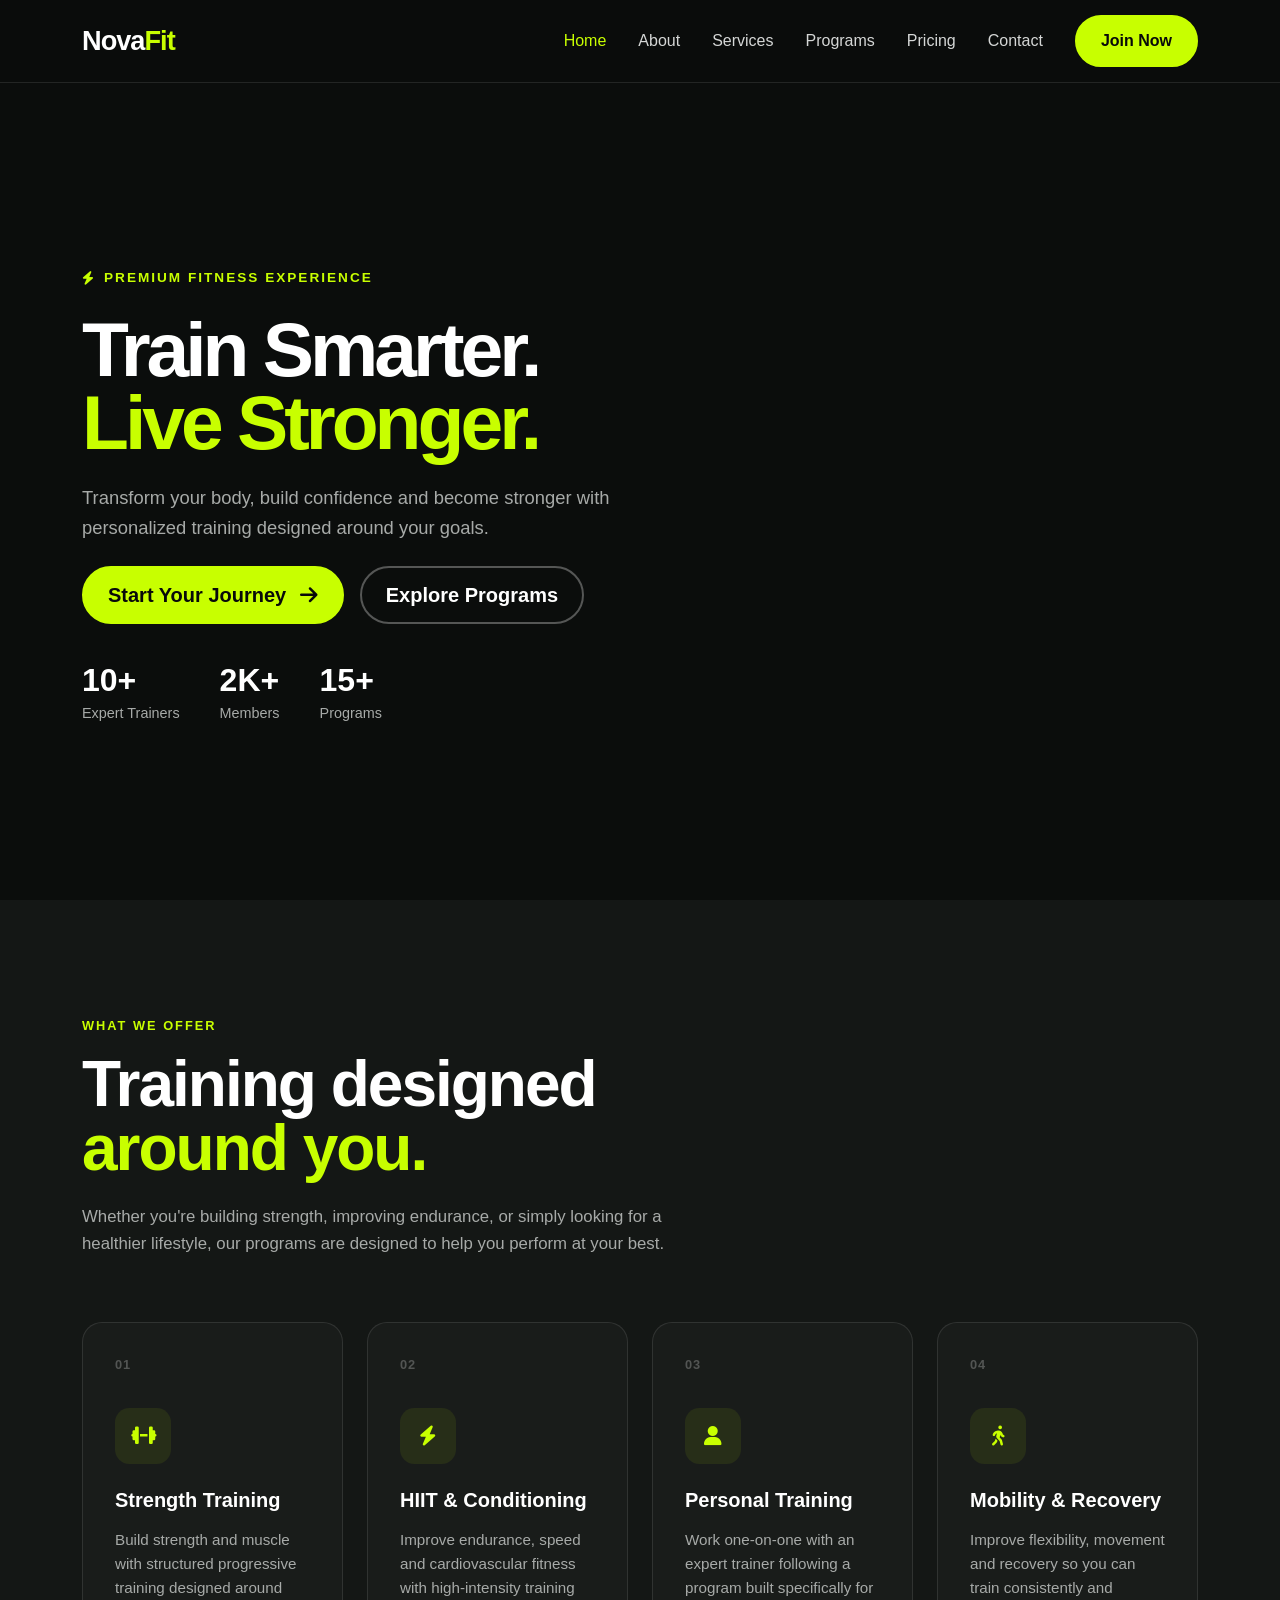
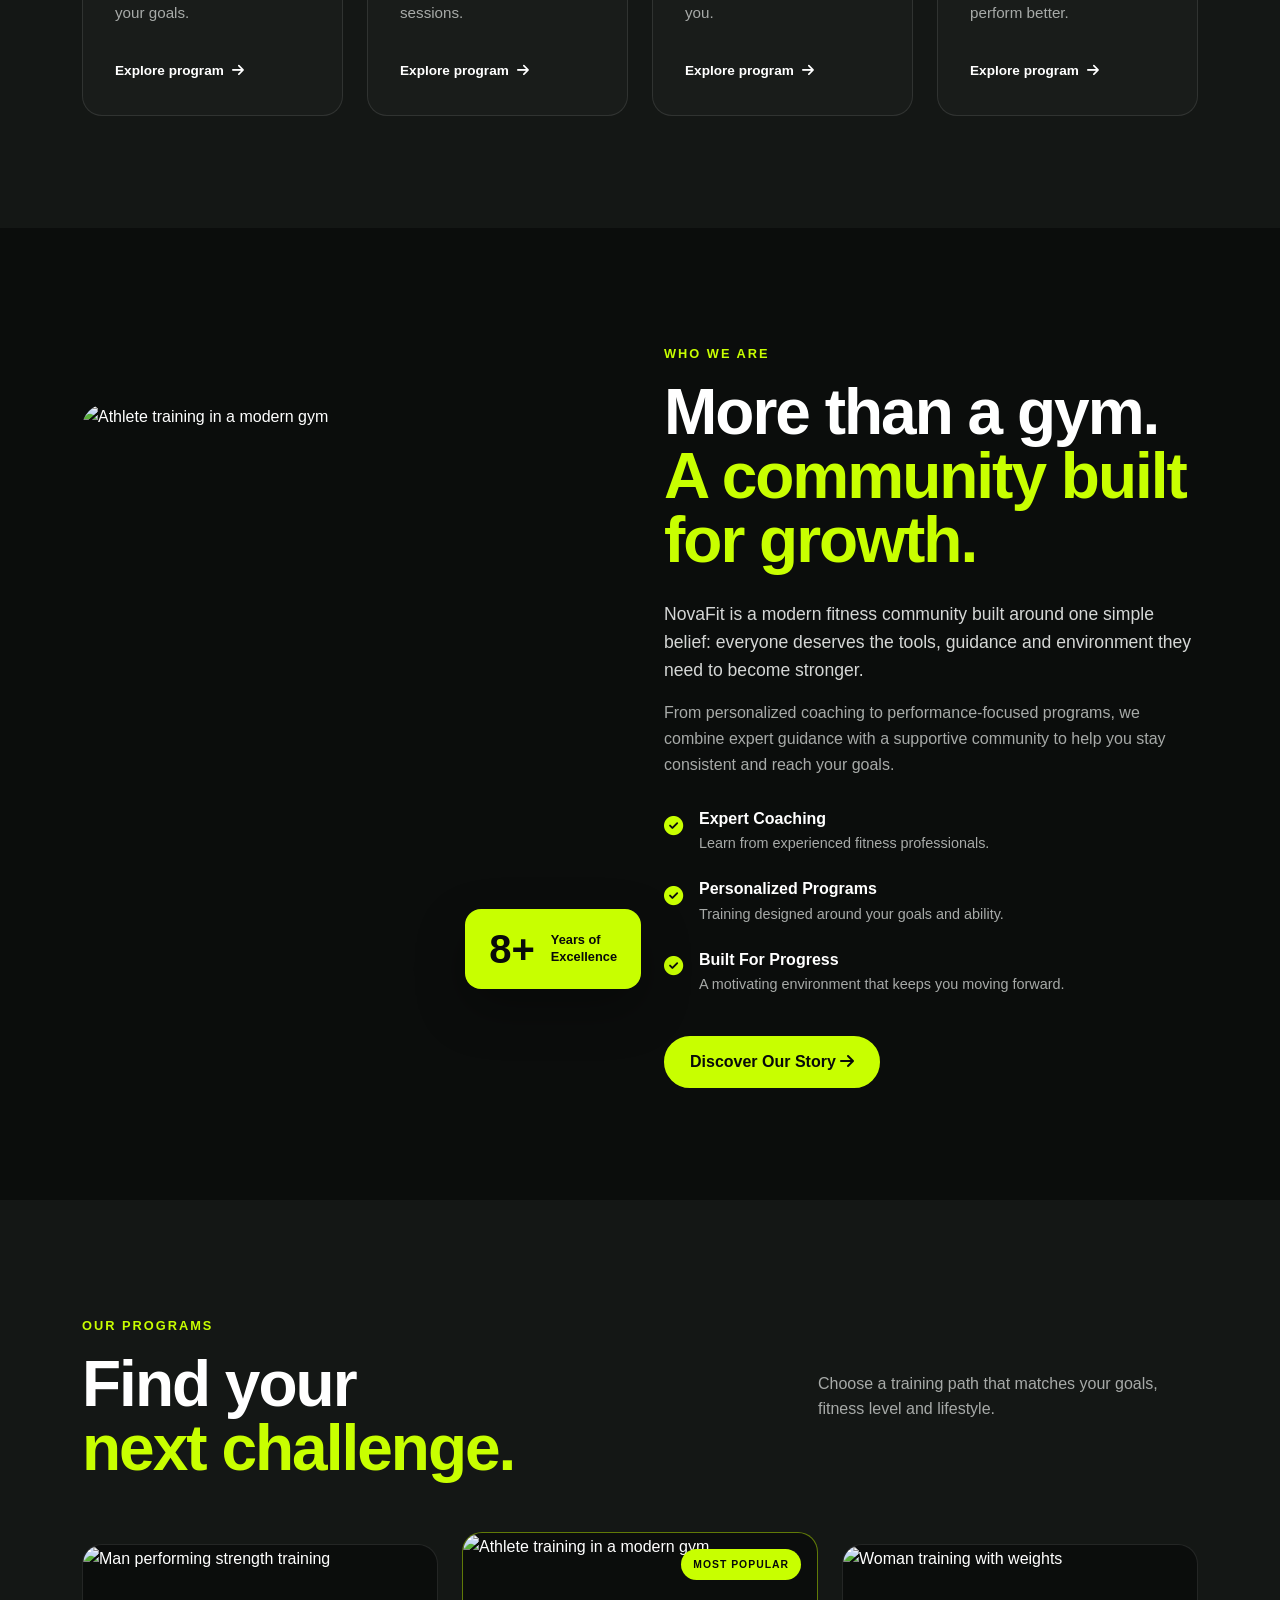
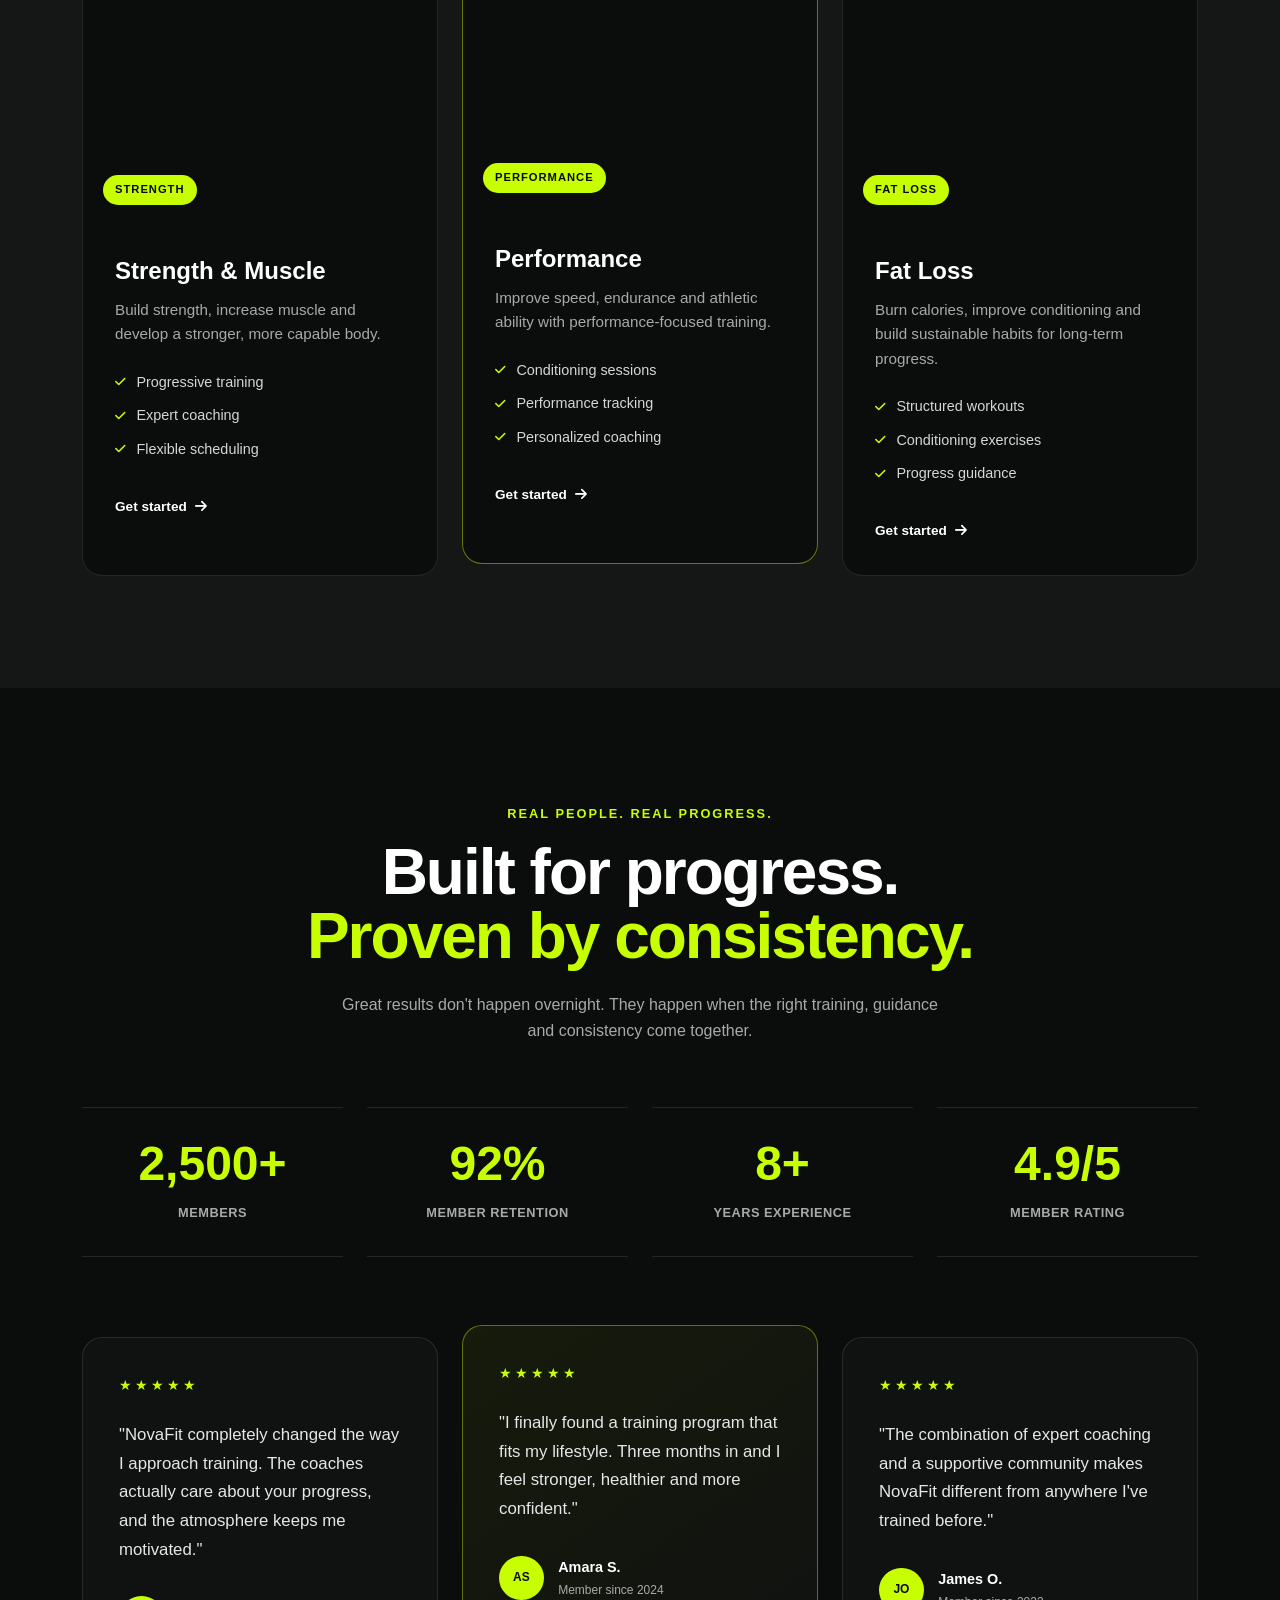
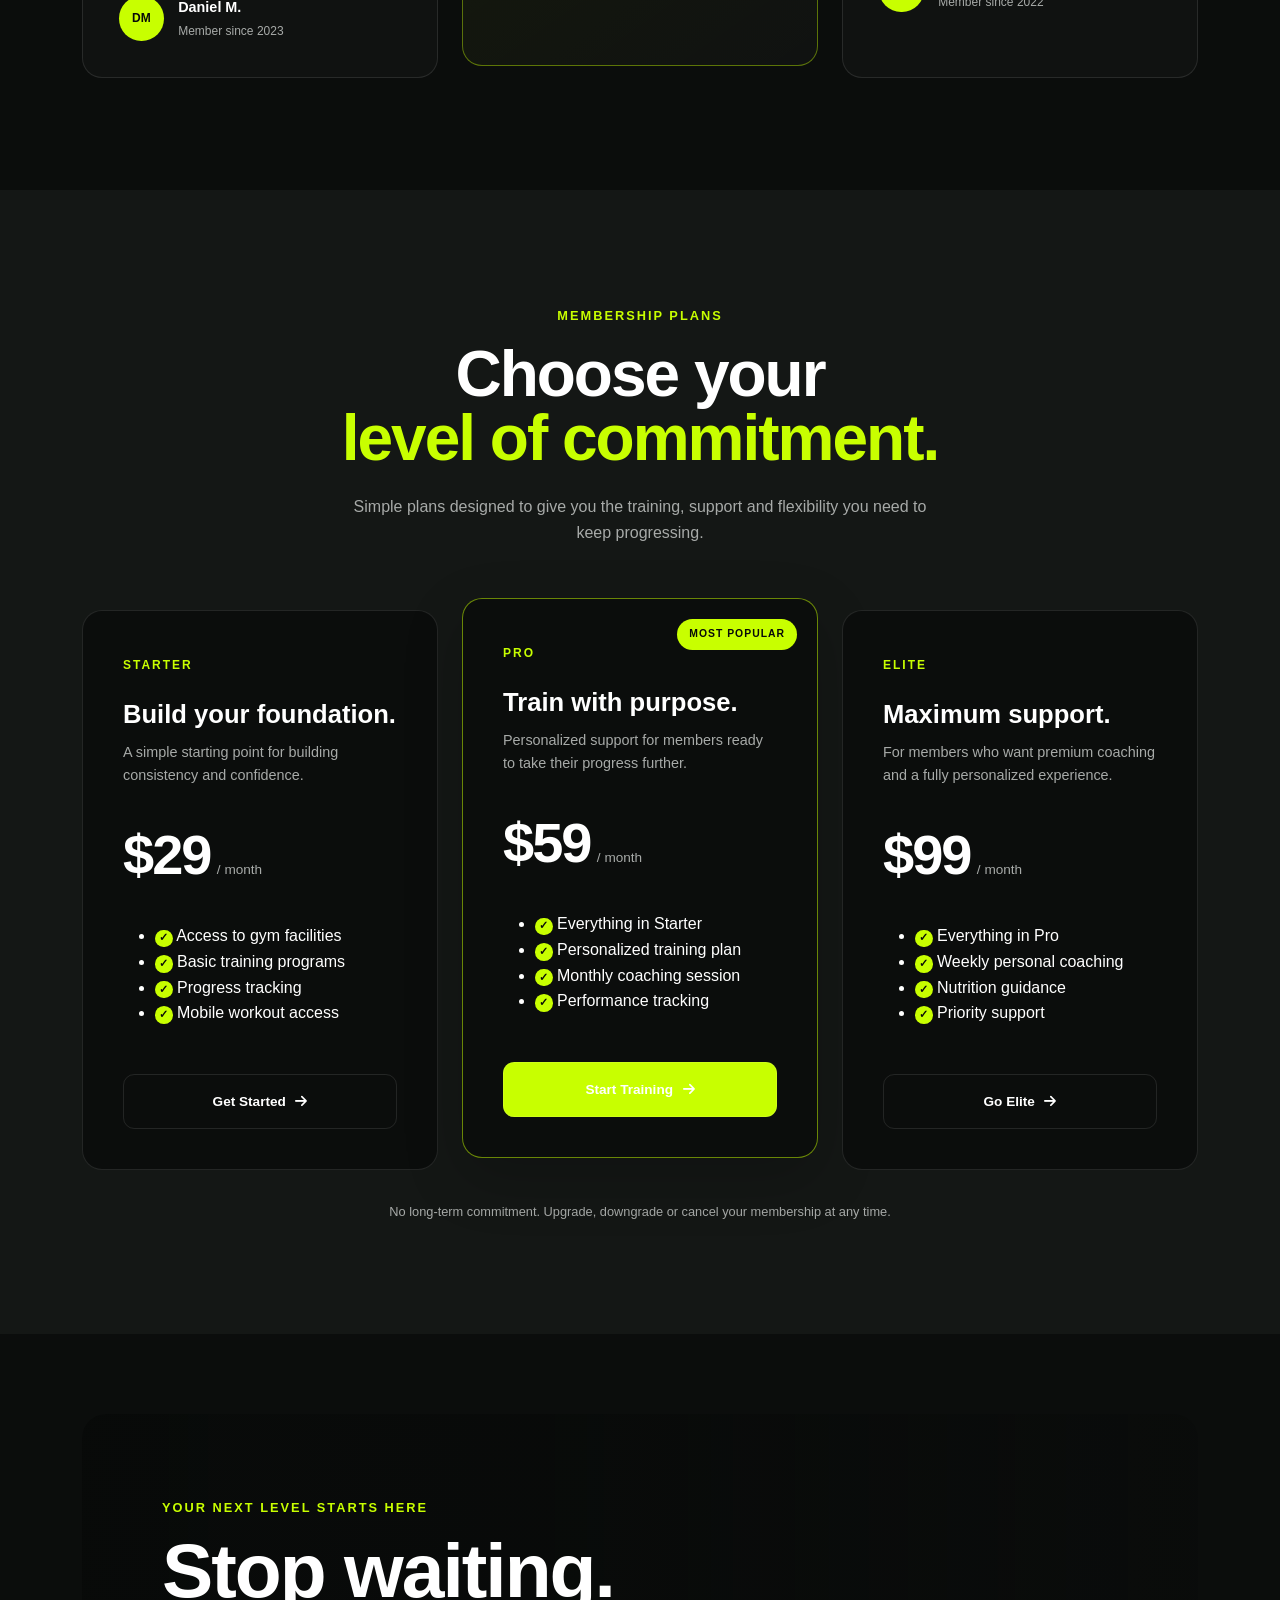
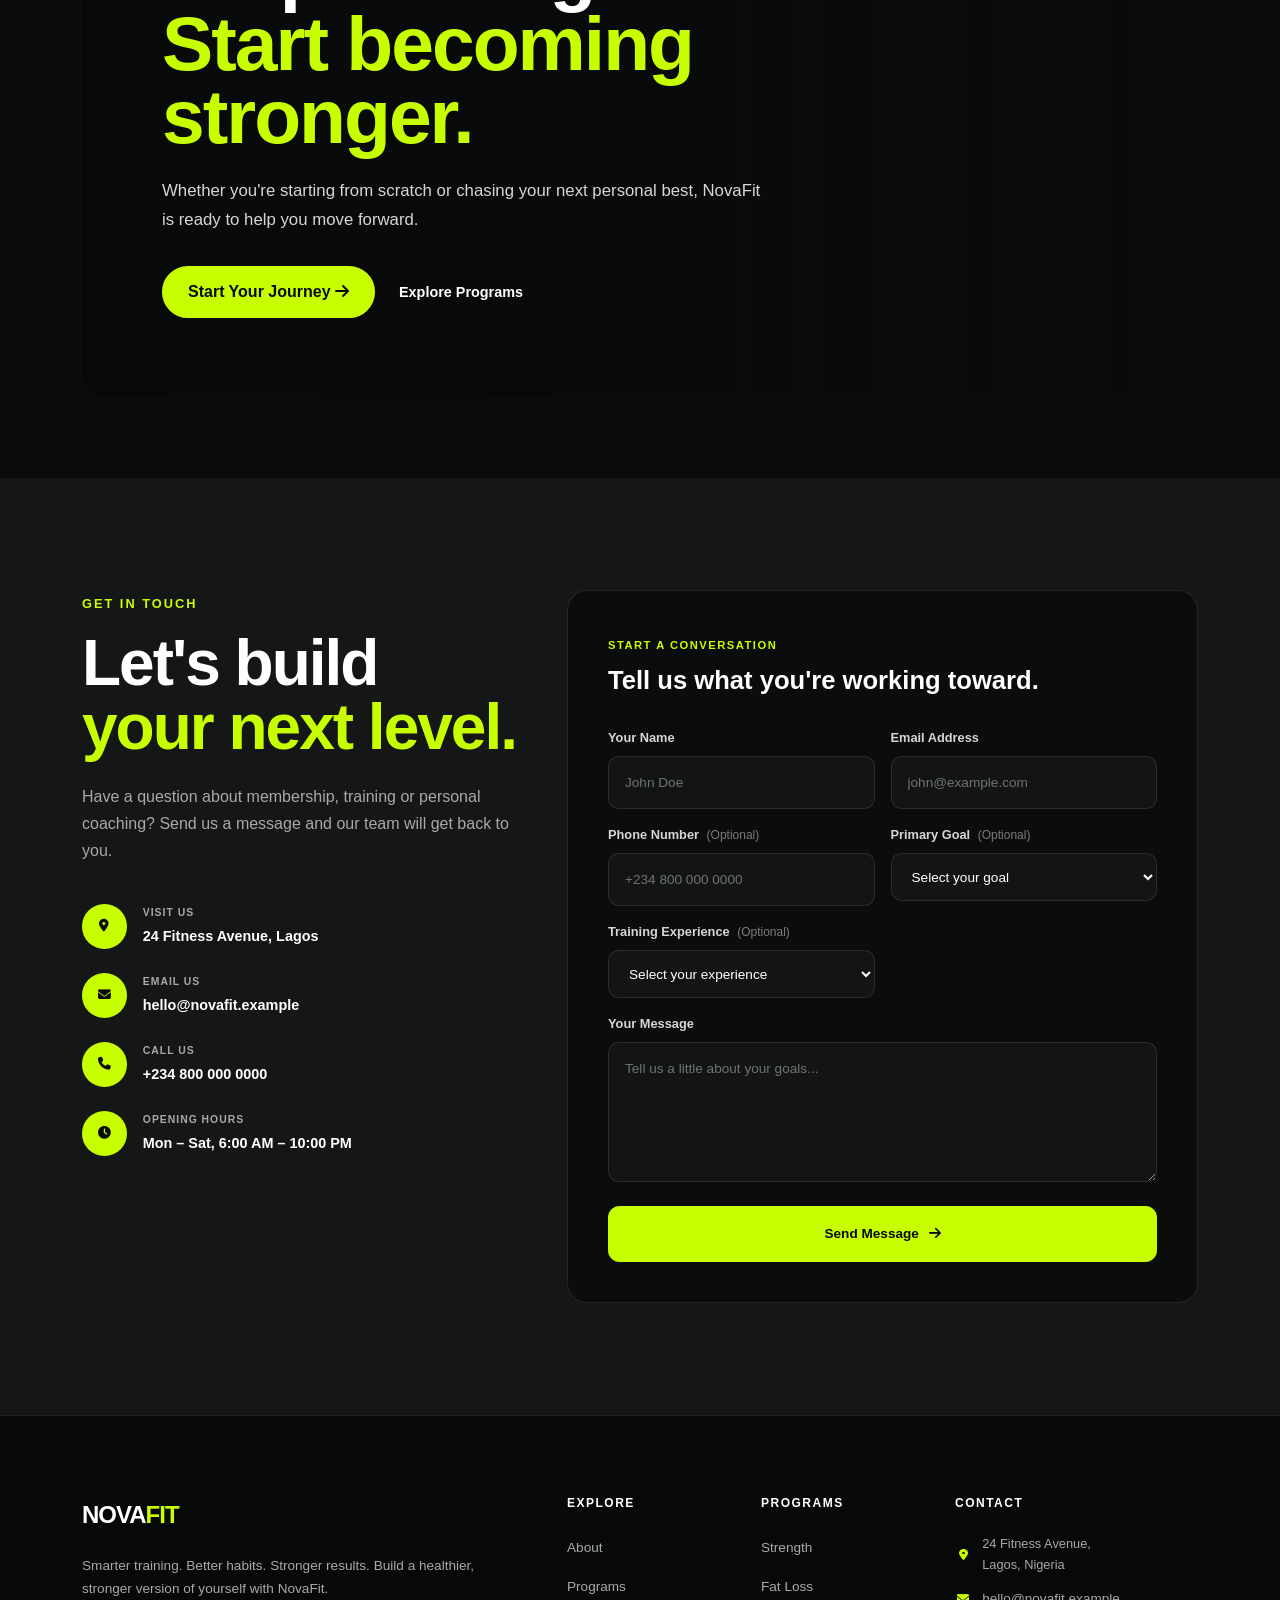
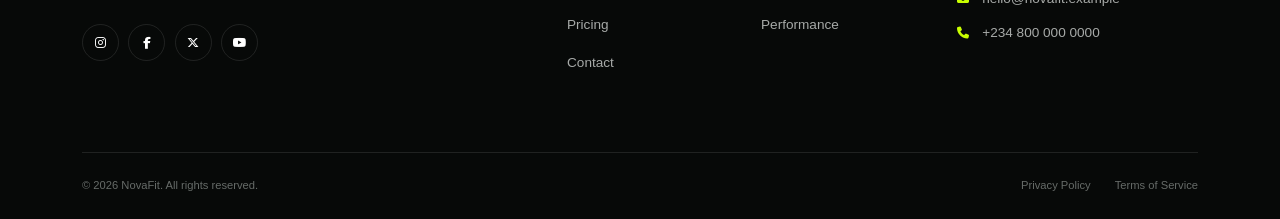
==== commit 61463fb6: "fix: alignprogram footer links" ====
--- a/index.html
+++ b/index.html
@@ -1622,10 +1622,6 @@
                         </li>
 
                         <li>
-                            <a href="programs.html#strength">Muscle</a>
-                        </li>
-
-                        <li>
                             <a href="programs.html#fat-loss">Fat Loss</a>
                         </li>
 
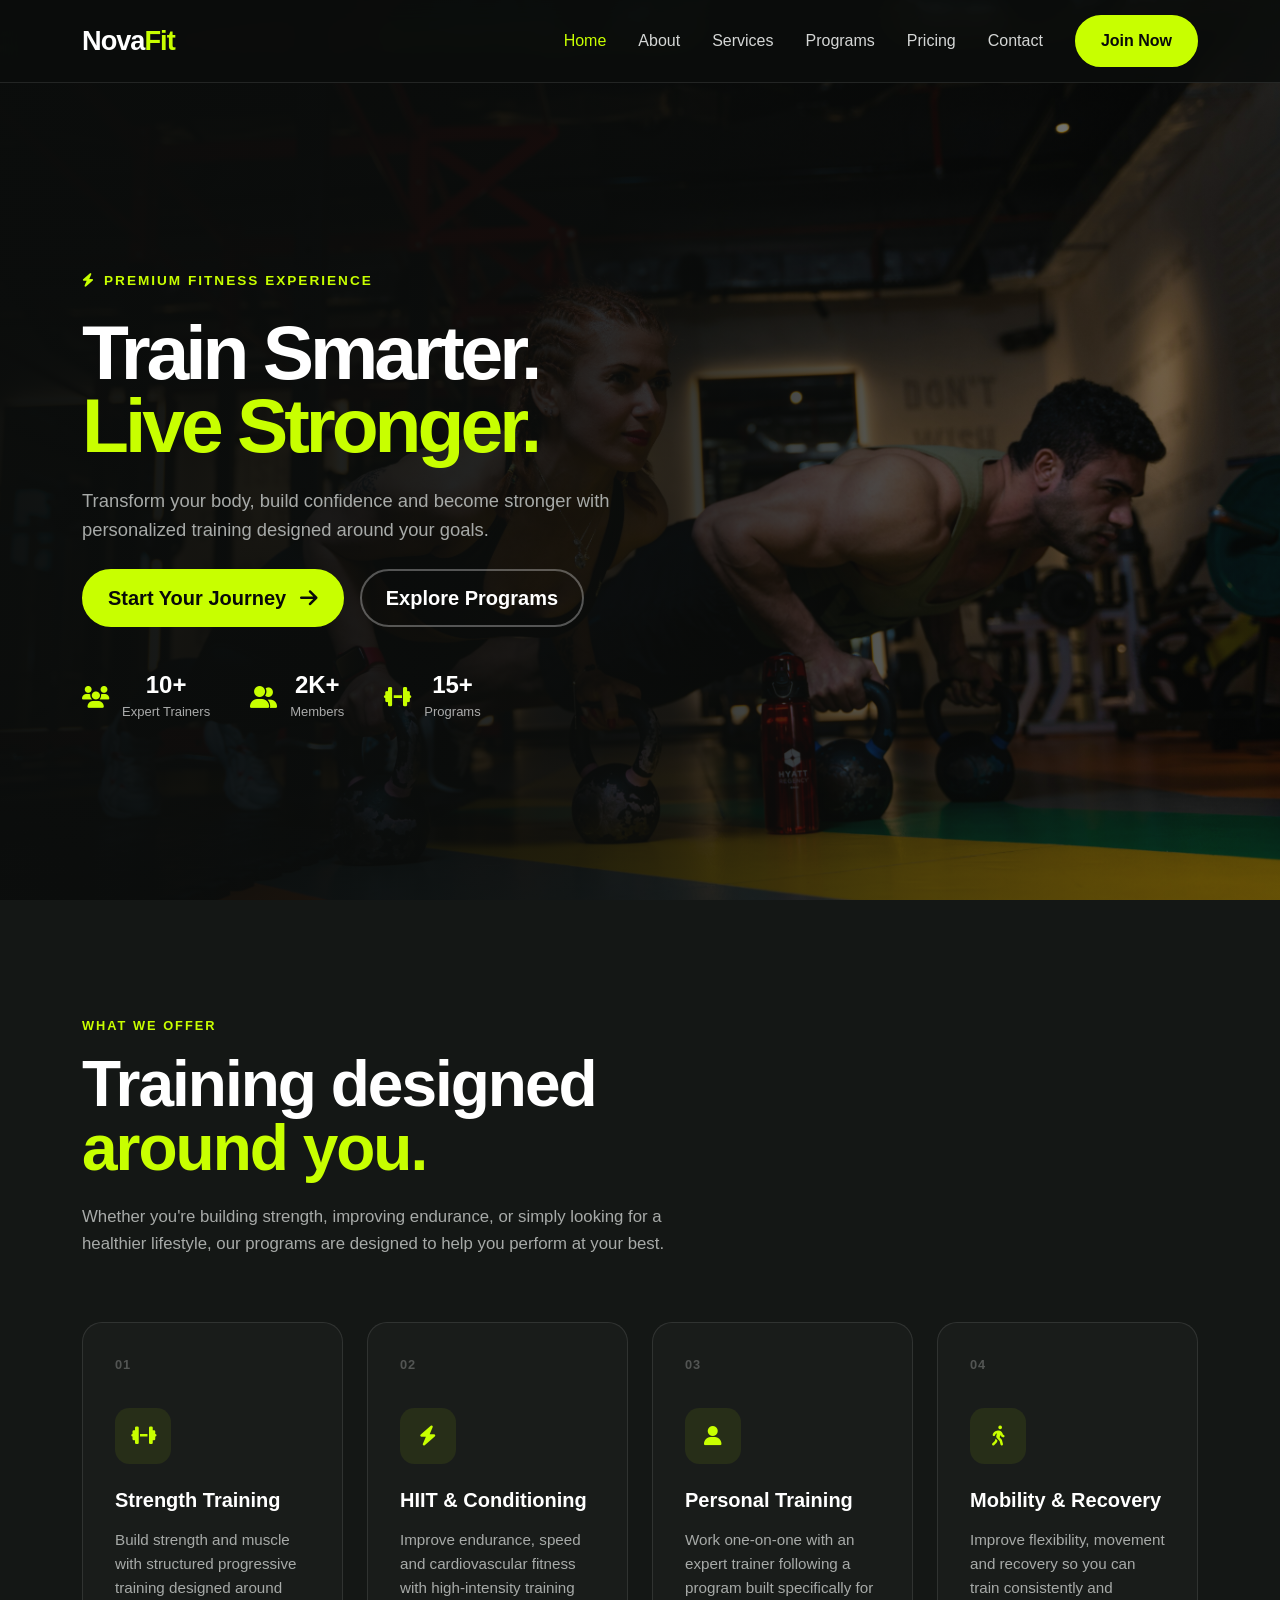
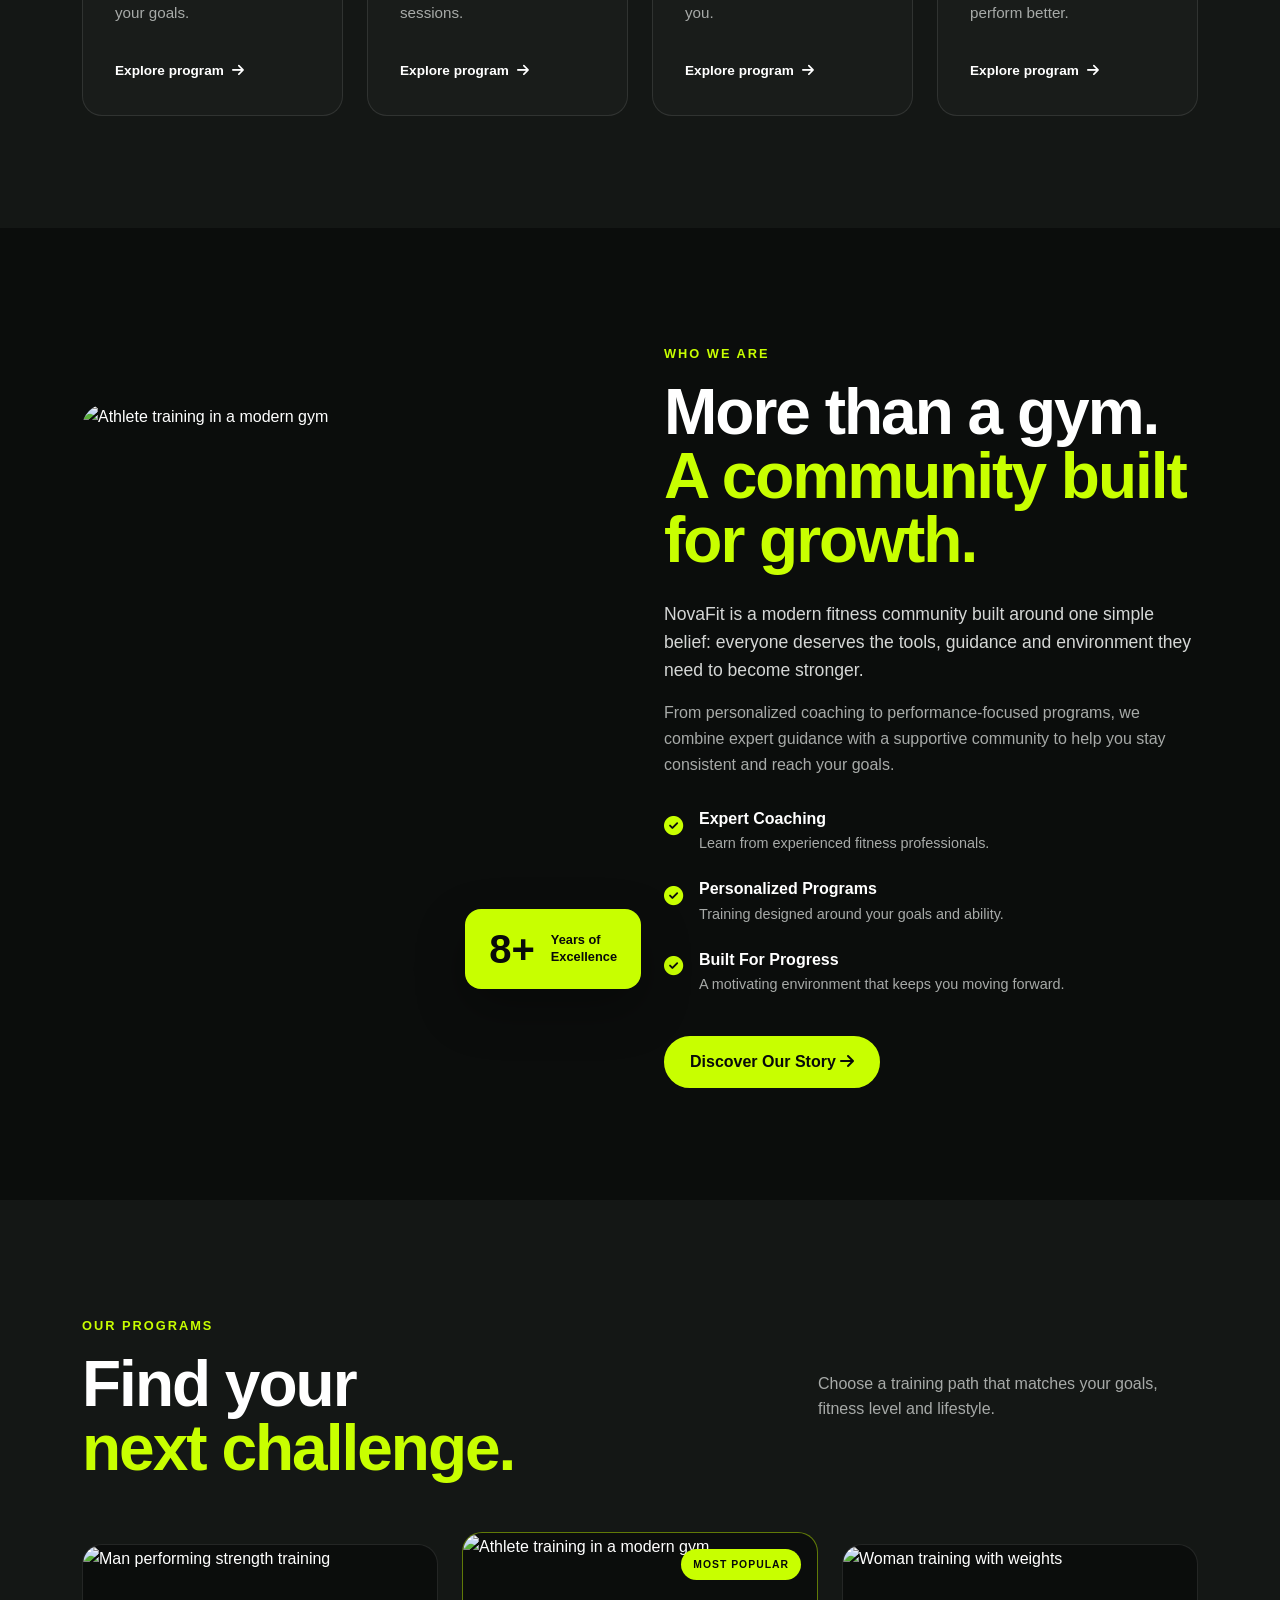
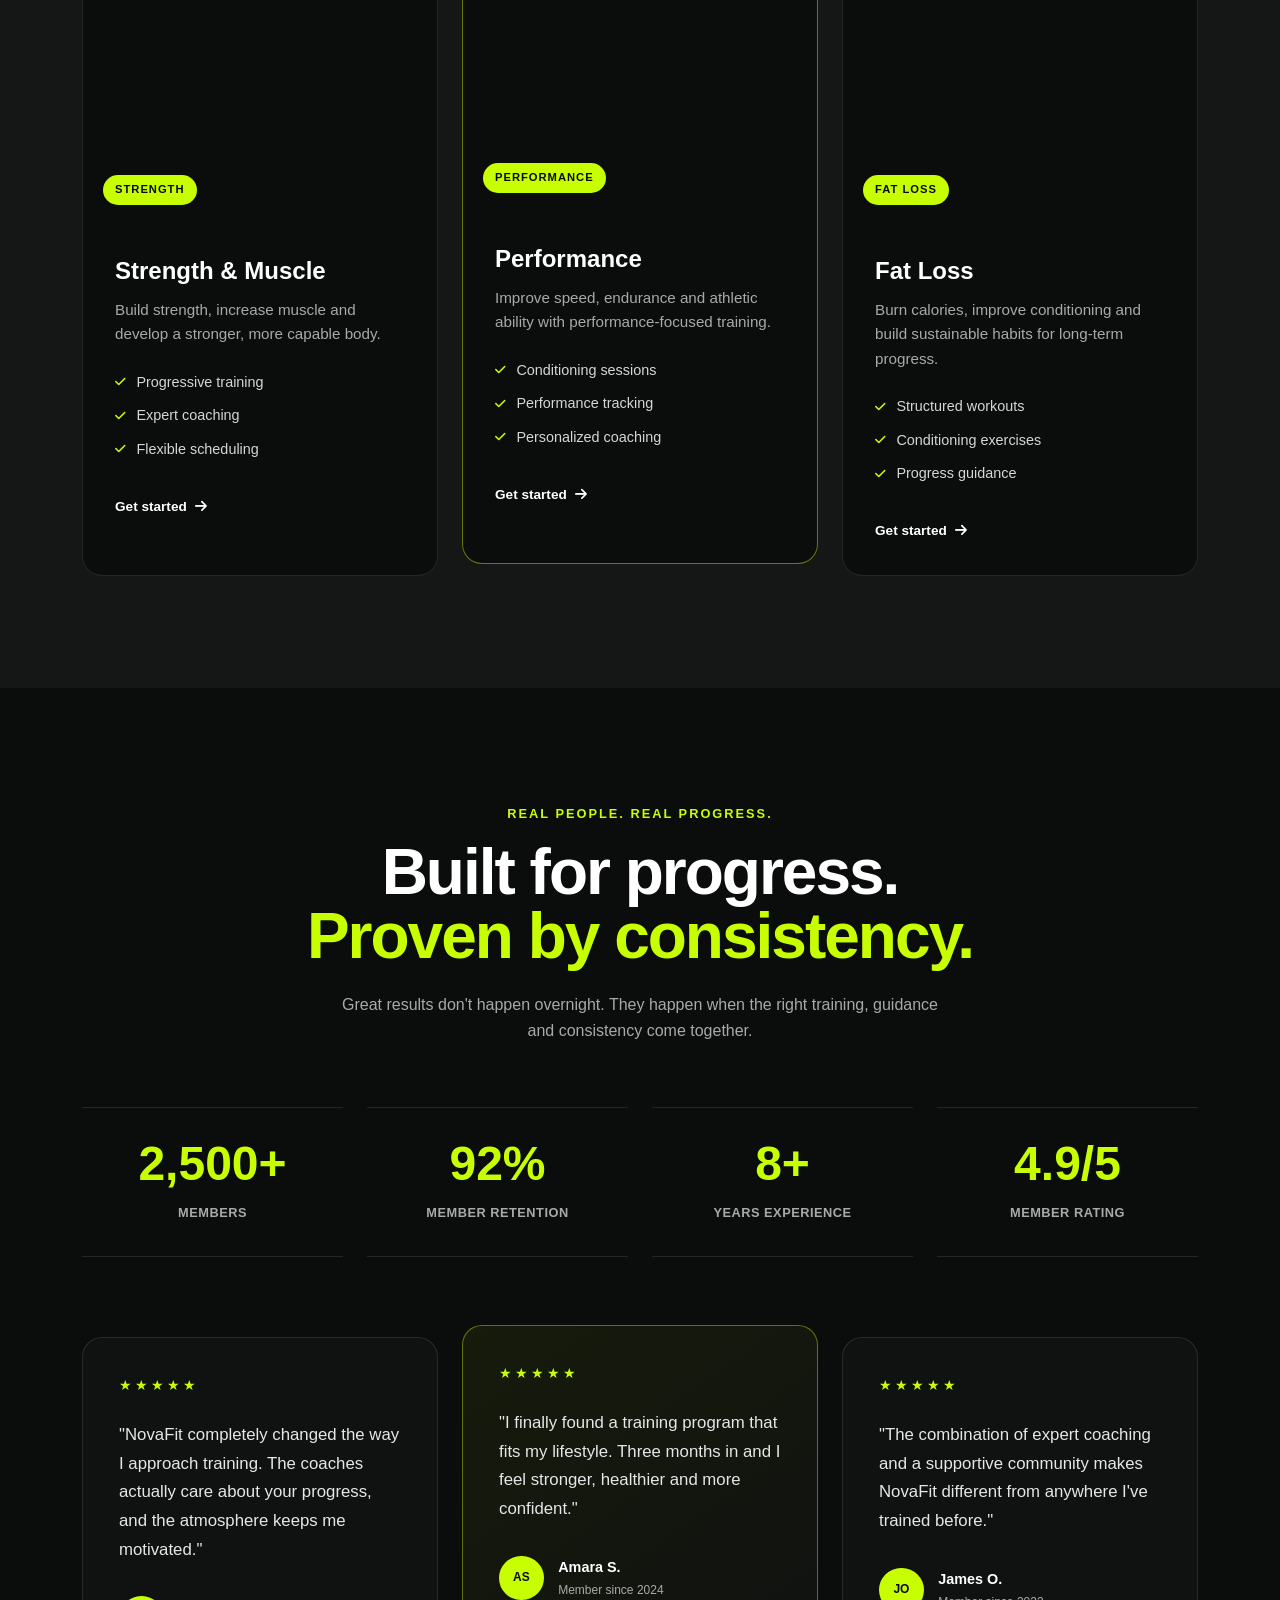
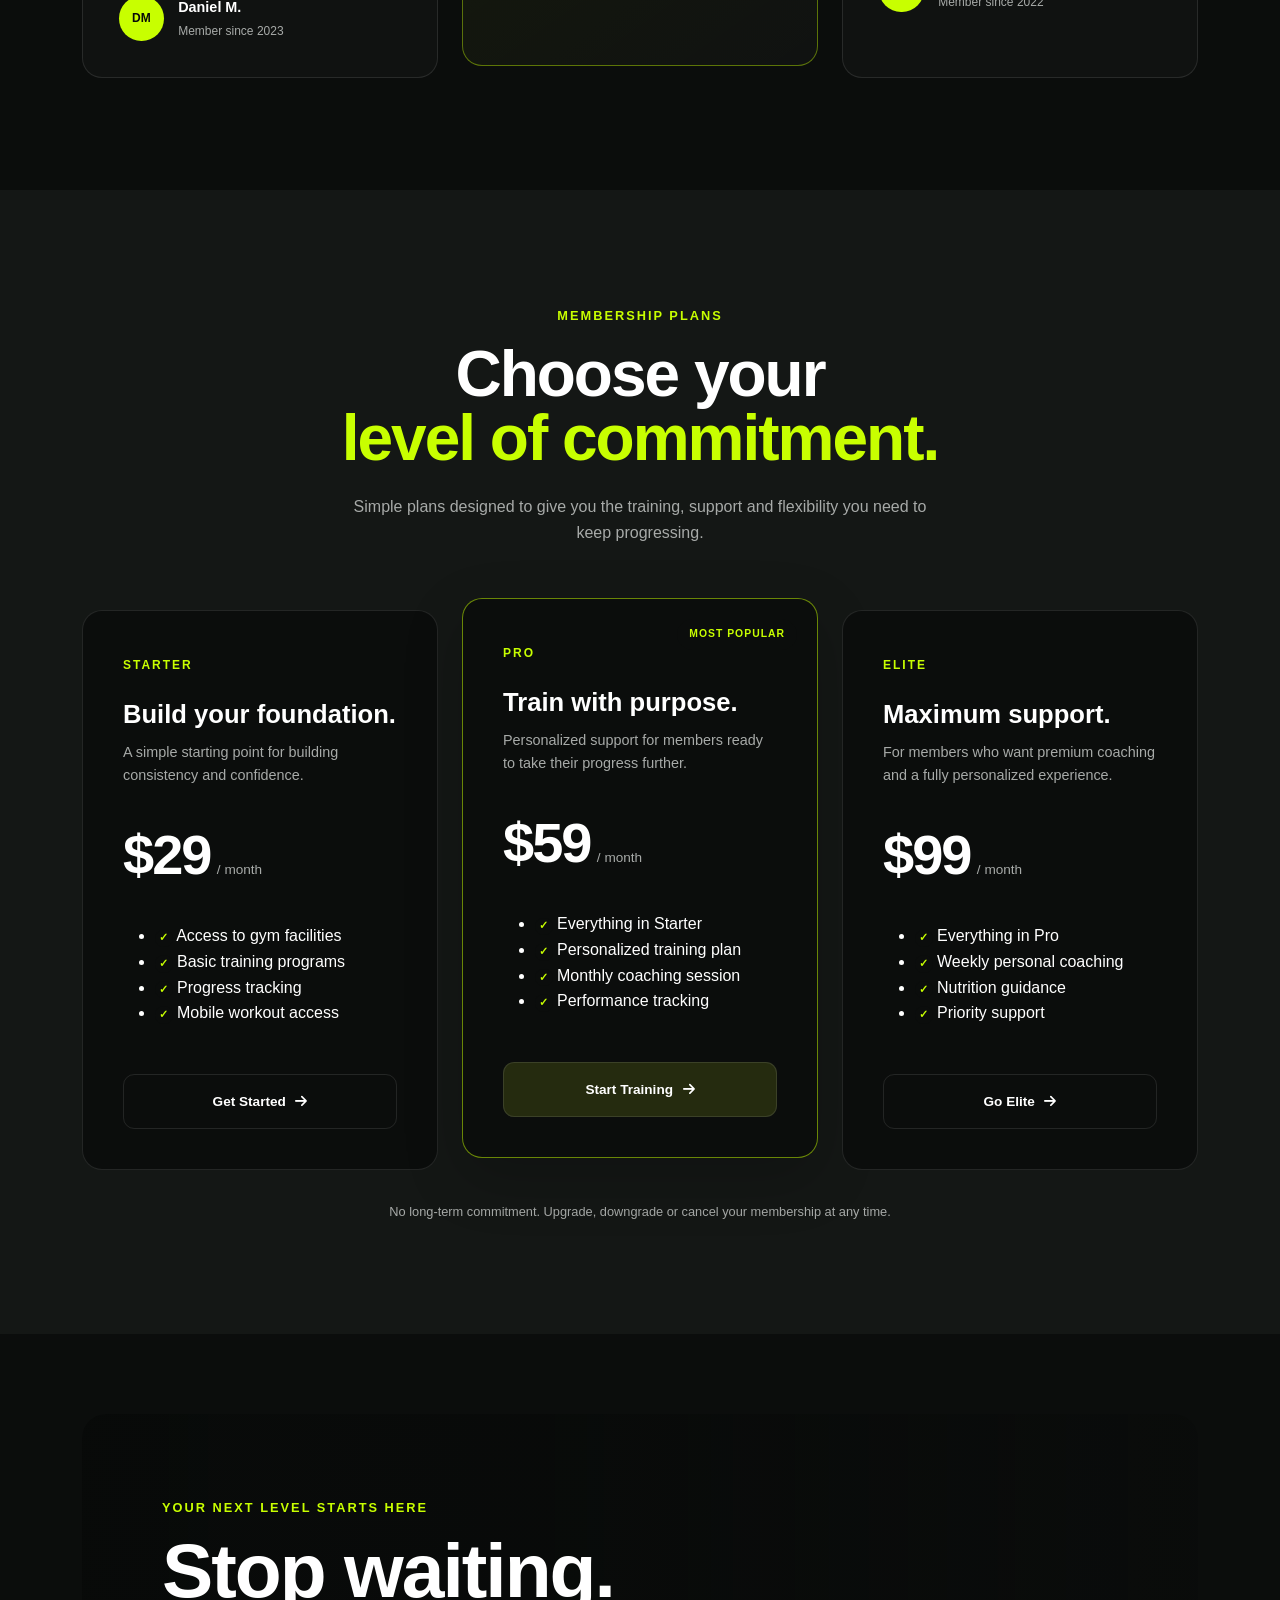
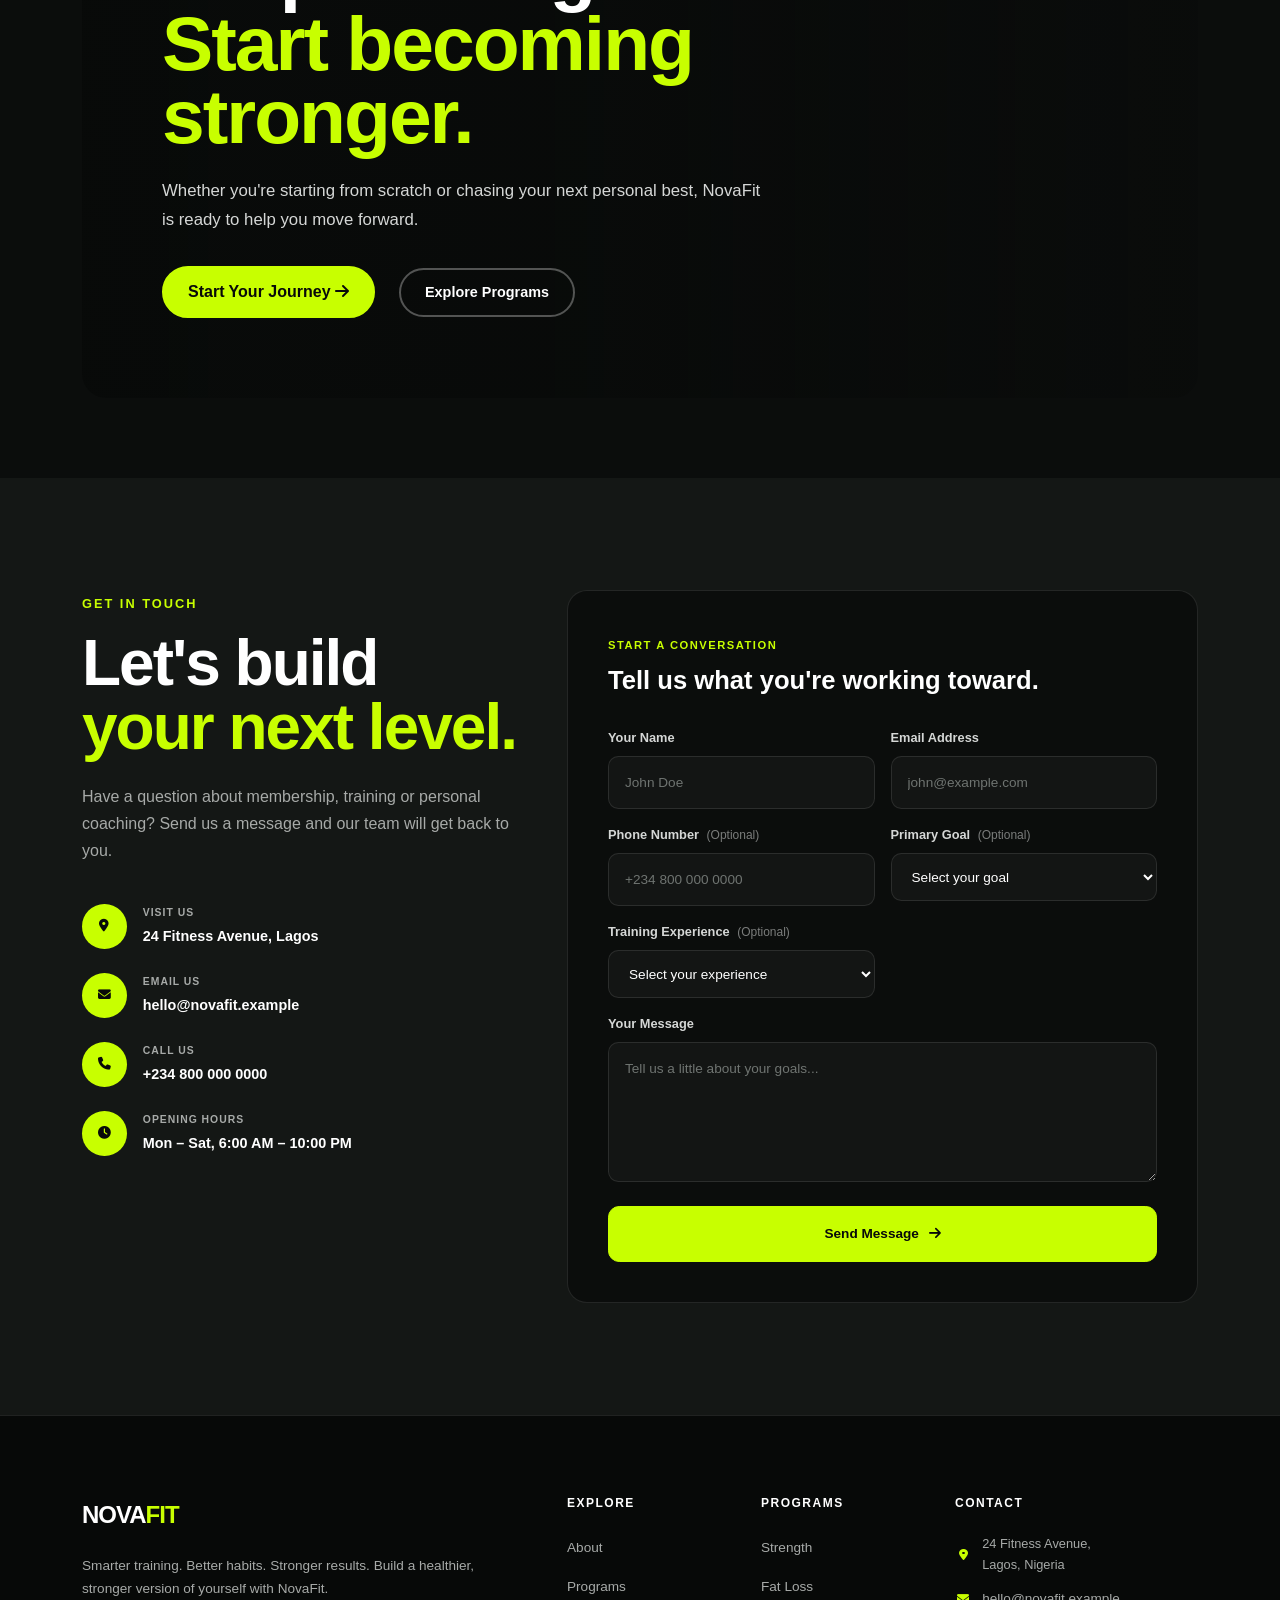
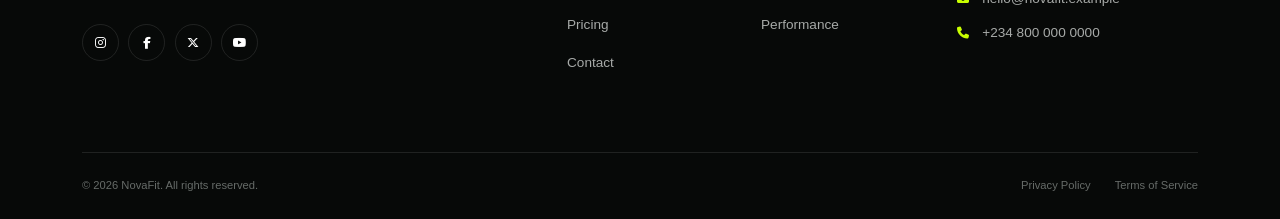
==== commit 5809c7b7: "Update NovaFit to working local version" ====
--- a/index.html
+++ b/index.html
@@ -76,7 +76,7 @@
                     </li>
 
                     <li class="nav-item">
-                        <a class="nav-link" href="#programs">
+                        <a class="nav-link" href="programs.html">
                             Programs
                         </a>
                     </li>
@@ -159,18 +159,27 @@
                         <div class="hero-stats">
 
                             <div class="stat">
-                                <strong>10+</strong>
-                                <span>Expert Trainers</span>
+                                <i class="fa-solid fa-users"></i>
+                                <div>
+                                    <strong>10+</strong>
+                                    <span>Expert Trainers</span>
+                                </div>
                             </div>
 
                             <div class="stat">
-                                <strong>2K+</strong>
-                                <span>Members</span>
+                                <i class="fa-solid fa-user-group"></i>
+                                <div>
+                                    <strong>2K+</strong>
+                                    <span>Members</span>
+                                </div>
                             </div>
 
                             <div class="stat">
-                                <strong>15+</strong>
-                                <span>Programs</span>
+                                <i class="fa-solid fa-dumbbell"></i>
+                                <div>
+                                    <strong>15+</strong>
+                                    <span>Programs</span>
+                                </div>
                             </div>
 
                         </div>
@@ -237,7 +246,7 @@
                         progressive training designed around your goals.
                     </p>
 
-                    <a href="programs.html" class="service-link">
+                    <a href="programs.html#e-programs" class="service-link">
                         Explore program
                         <i class="fa-solid fa-arrow-right"></i>
                     </a>
@@ -269,7 +278,7 @@
                         fitness with high-intensity training sessions.
                     </p>
 
-                    <a href="programs.html" class="service-link">
+                    <a href="programs.html#e-programs" class="service-link">
                         Explore program
                         <i class="fa-solid fa-arrow-right"></i>
                     </a>
@@ -301,7 +310,7 @@
                         a program built specifically for you.
                     </p>
 
-                    <a href="programs.html" class="service-link">
+                    <a href="programs.html#e-programs" class="service-link">
                         Explore program
                         <i class="fa-solid fa-arrow-right"></i>
                     </a>
@@ -333,7 +342,7 @@
                         you can train consistently and perform better.
                     </p>
 
-                    <a href="programs.html" class="service-link">
+                    <a href="programs.html#e-programs" class="service-link">
                         Explore program
                         <i class="fa-solid fa-arrow-right"></i>
                     </a>
@@ -1215,8 +1224,8 @@
                     </a>
 
                     <a
-                        href="#programs"
-                        class="final-cta-secondary"
+                        href="programs.html#e-programs"
+                        class="final-cta-secondary btn btn-outline-custom btn-lg"
                     >
                         Explore Programs
                     </a>
@@ -1588,7 +1597,7 @@
                         </li>
 
                         <li>
-                            <a href="#programs">Programs</a>
+                            <a href="programs.html">Programs</a>
                         </li>
 
                         <li>
--- a/style.css
+++ b/style.css
@@ -67,22 +67,14 @@
     transition: color 0.3s ease;
 }
 
-.nav-link:hover,
-.nav-link.active {
-    color: var(--primary-color);
-}
-
-.nav-link:focus,
-.nav-link:focus-visible {
-    color: var(--primary-color);
-}
-
-/* =========================================
-   ACTIVE NAVIGATION LINK
-========================================= */
-
-.navbar .nav-link.active {
-    color: var(--primary-color);
+.nav-link:hover {
+    color: var(--primary-color);
+}
+
+.navbar .navbar-nav .nav-link.active,
+.navbar .navbar-nav .nav-link:focus,
+.navbar .navbar-nav .nav-link:focus-visible {
+    color: var(--primary-color) !important;
 }
 
 
@@ -137,7 +129,7 @@
             rgba(11, 13, 12, 0.88) 45%,
             rgba(11, 13, 12, 0.45) 100%
         ),
-        url("https://images.unsplash.com/photo-1581009146145-b5ef050c2e1e?auto=format&fit=crop&w=2000&q=85")
+        url("assets/icons/images/hero-fitness.jpg")
         center / cover no-repeat;
 
     display: flex;
@@ -192,26 +184,40 @@
 
 .hero-stats {
     display: flex;
-    flex-wrap: wrap;
-    gap: 2.5rem;
-    margin-top: 2.5rem;
+    align-items: center;
+    gap: 40px;
+    margin-top: 45px;
 }
 
 .stat {
     display: flex;
+    align-items: center;
+    gap: 12px;
+}
+
+.stat > i {
+    color: #c8ff00;
+    font-size: 22px;
+    flex-shrink: 0;
+}
+
+.stat div {
+    display: flex;
     flex-direction: column;
+    align-items: center;
 }
 
 .stat strong {
     color: #ffffff;
-    font-size: 2rem;
-    line-height: 1;
+    font-size: 24px;
+    font-weight: 700;
+    line-height: 1.1;
 }
 
 .stat span {
-    color: var(--muted-text);
-    font-size: 0.9rem;
-    margin-top: 0.4rem;
+    color: rgba(255, 255, 255, 0.65);
+    font-size: 13px;
+    margin-top: 4px;
 }
 
 
@@ -971,21 +977,15 @@
 
 .pricing-card {
     position: relative;
-
     display: flex;
     flex-direction: column;
-
     height: 100%;
     min-height: 560px;
-
     padding: 2.5rem;
-
     background: var(--dark-color);
     border: 1px solid var(--border-color);
     border-radius: 1.25rem;
-
     overflow: hidden;
-
     transition:
         transform 0.35s ease,
         border-color 0.35s ease;
@@ -1048,29 +1048,30 @@
 }
 
 
-/* =========================================
-   FEATURED PRICING
-========================================= */
-
+/* FEATURED PRICING */
 .featured-pricing {
     border-color: rgba(200, 255, 0, 0.5);
-
     box-shadow:
         0 20px 60px rgba(0, 0, 0, 0.2);
-
     transform: translateY(-12px);
+    color: #fff;
+}
+
+.featured-pricing .feature-check {
+    color: var(--primary-color);
+    background: #080a09;
 }
 
 .pricing-button-primary {
+    color: var(--primary-color);
+    background: #252b0f;
+    border-color: #080a09;
+}
+
+.pricing-button-primary:hover {
     color: #080a09;
-    background: var(--primary-color);
-    border-color: var(--primary-color);
-}
-
-.pricing-button-primary:hover {
     background: transparent;
-    color: #ffffff;
-    border-color: var(--primary-color);
+    border-color: #080a09;
 }
 
 /* =========================================
@@ -1111,20 +1112,15 @@
     align-items: center;
     justify-content: center;
     gap: 0.6rem;
-
     width: 100%;
     margin-top: auto;
     padding: 0.95rem 1.25rem;
-
     color: #ffffff;
-
     border: 1px solid var(--border-color);
     border-radius: 0.7rem;
-
     font-size: 0.85rem;
     font-weight: 800;
     text-decoration: none;
-
     transition:
         background 0.3s ease,
         color 0.3s ease,
@@ -1146,12 +1142,9 @@
     position: absolute;
     top: 1.25rem;
     right: 1.25rem;
-
     padding: 0.45rem 0.75rem;
-
-    color: #080a09;
-    background: var(--primary-color);
-
+    color: var(--primary-color);
+    background: var(--dark-color);
     border-radius: 50px;
     font-size: 0.65rem;
     font-weight: 900;
@@ -1177,20 +1170,21 @@
 
 .feature-check {
     flex-shrink: 0;
-
     display: inline-flex;
     align-items: center;
     justify-content: center;
-
     width: 1.1rem;
     height: 1.1rem;
-
-    color: #080a09;
-    background: var(--primary-color);
-
+    color: var(--primary-color);
+    background: var(--dark-color);
     border-radius: 50%;
     font-size: 0.7rem;
     font-weight: 900;
+}
+
+.featured-pricing .feature-check {
+    color: var(--primary-color);
+    background: var(--dark-color);
 }
 
 .feature-check::before {
@@ -2699,5 +2693,4 @@
     width: 42px;
     height: 42px;
 }
-}
-
+}
